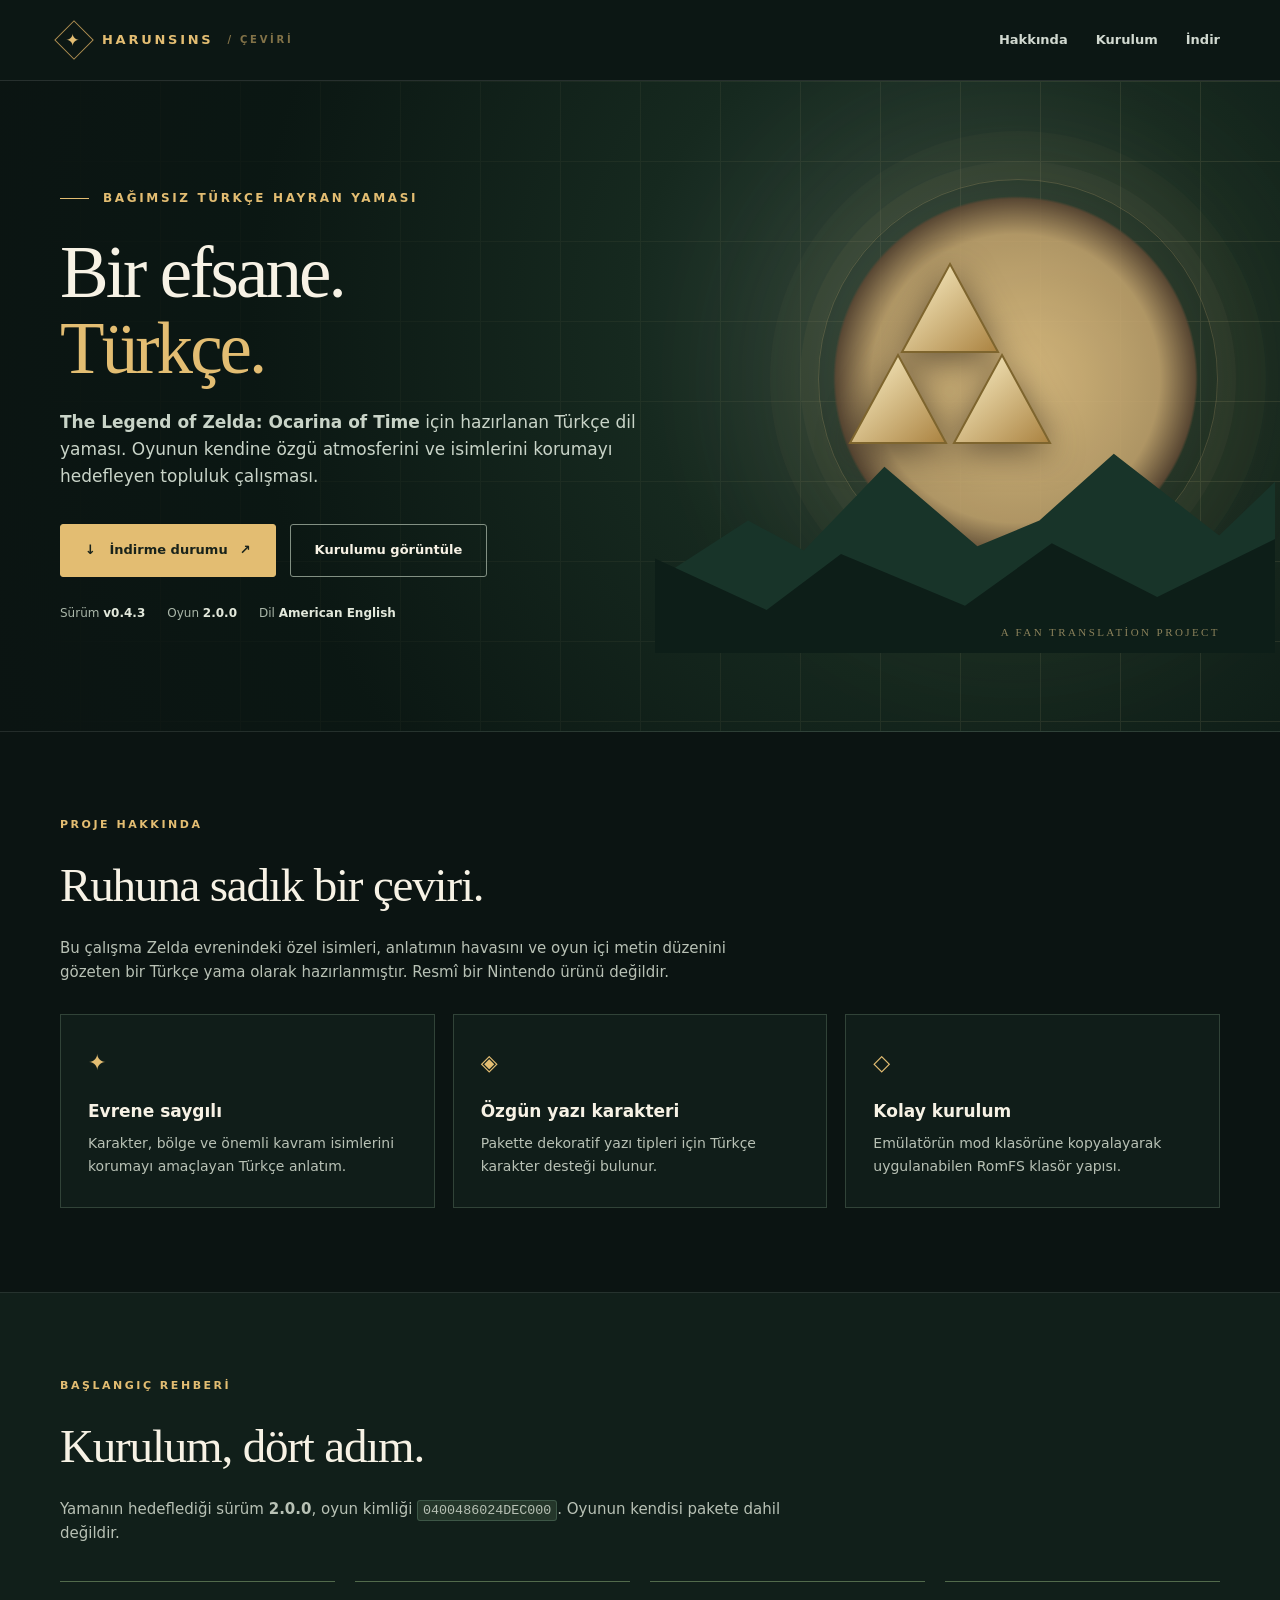
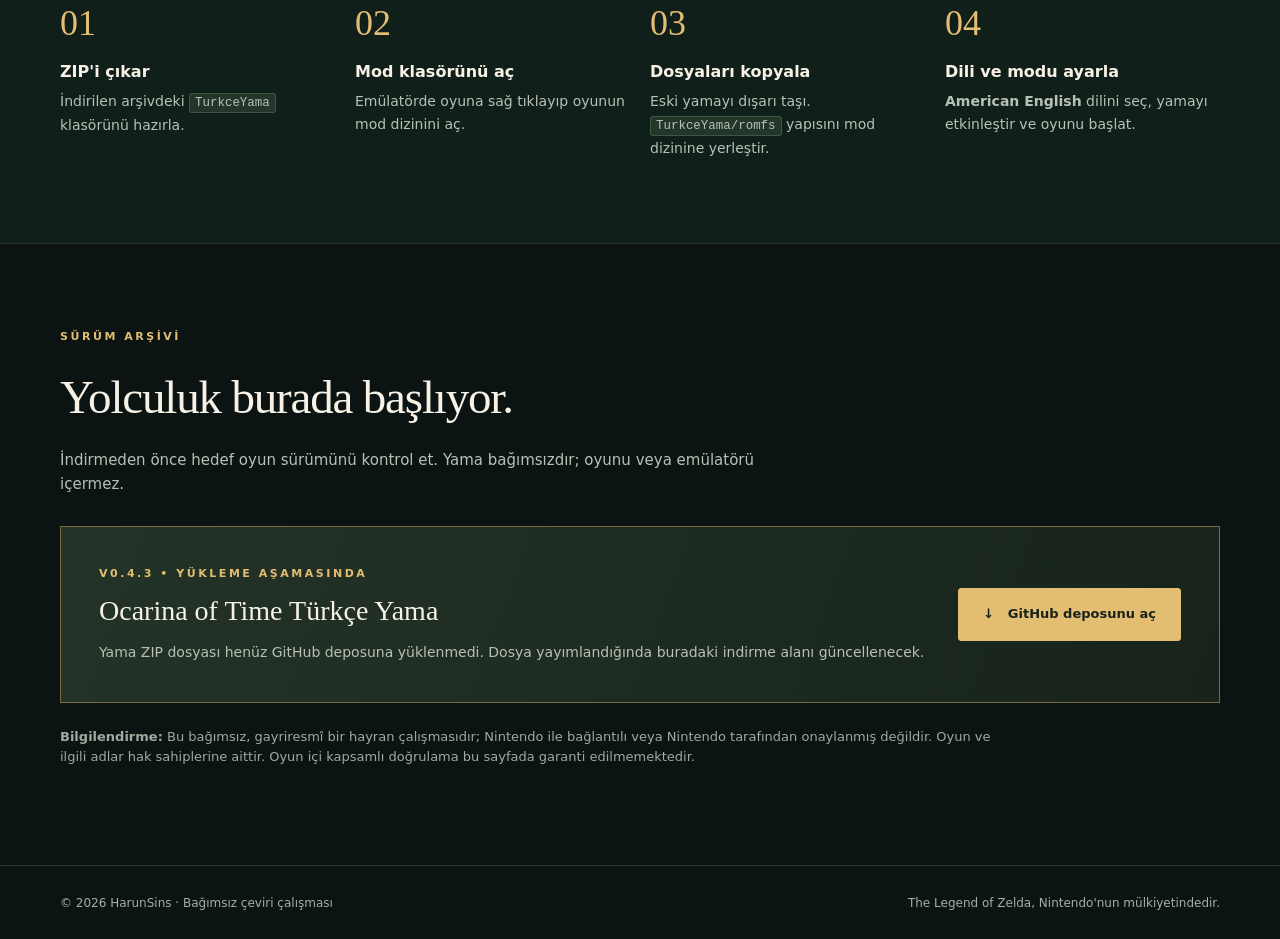
==== index.html @ d17f4e74 "Yama tanıtım sitesini ekle, ZIP yüklenene kadar doğru indirme durumunu göster" ====
<!doctype html>
<html lang="tr">
<head>
  <meta charset="UTF-8">
  <meta name="viewport" content="width=device-width, initial-scale=1">
  <meta name="theme-color" content="#0e1b17">
  <meta name="description" content="The Legend of Zelda: Ocarina of Time için HarunSins imzalı bağımsız Türkçe yama. Kurulum ve indirme bilgileri.">
  <title>Ocarina of Time | Türkçe Yama - HarunSins</title>
  <link rel="icon" type="image/svg+xml" href="favicon.svg">
  <style>
    :root{--bg:#0b1412;--panel:#142420;--line:#314338;--text:#f7f2e5;--muted:#b8c1b5;--gold:#e3bd72;--gold-dim:#ad8d50;--green:#96b99f}
    *{box-sizing:border-box}
    html{scroll-behavior:smooth}body{margin:0;color:var(--text);background:var(--bg);font-family:system-ui,-apple-system,"Segoe UI",Arial,sans-serif;line-height:1.6}
    a{color:inherit;text-decoration:none}a:focus-visible{outline:2px solid var(--gold);outline-offset:4px}
    .container{width:min(1160px,calc(100% - 44px));margin-inline:auto}
    header{border-bottom:1px solid #ffffff1c;background:#0c1815ee;position:relative;z-index:5}
    nav{display:flex;justify-content:space-between;align-items:center;min-height:80px;gap:24px}
    .logo{font-size:13px;font-weight:800;letter-spacing:.21em;color:var(--gold);text-transform:uppercase;display:flex;align-items:center;gap:14px}
    .mark{width:28px;height:28px;display:inline-grid;place-items:center;border:1px solid var(--gold-dim);transform:rotate(45deg)}.mark span{transform:rotate(-45deg);font-size:17px}
    nav .links{display:flex;gap:28px;font-size:13px;color:#d1d9d0;font-weight:600}
    nav .links a:hover{color:var(--gold)}
    .hero{position:relative;overflow:hidden;min-height:650px;border-bottom:1px solid #ffffff1a;background:radial-gradient(circle at 73% 37%,#2d4239 0%,#16291f 30%,#0b1713 67%,#0b1412 100%)}
    .hero:before{content:"";position:absolute;inset:0;opacity:.1;background-image:linear-gradient(90deg,#f0d9a0 1px,transparent 1px),linear-gradient(#f0d9a0 1px,transparent 1px);background-size:80px 80px;mask-image:linear-gradient(to right,transparent,#000)}
    .hero-inner{position:relative;display:grid;grid-template-columns:1.04fr .96fr;align-items:center;gap:35px;min-height:650px;padding:60px 0}
    .eyebrow{display:flex;align-items:center;gap:14px;color:var(--gold);font-size:12px;letter-spacing:.22em;text-transform:uppercase;font-weight:700}.eyebrow:before{content:"";width:29px;height:1px;background:var(--gold)}
    h1{font-family:Georgia,"Times New Roman",serif;font-size:clamp(48px,5.7vw,85px);line-height:1.04;letter-spacing:-.04em;margin:27px 0 22px;font-weight:500}
    h1 em{font-style:normal;color:var(--gold)}
    .subtitle{max-width:590px;color:#c9d4c8;font-size:17px;margin-bottom:34px}
    .actions{display:flex;align-items:center;flex-wrap:wrap;gap:14px}
    .btn{border:1px solid var(--gold);background:var(--gold);color:#19231b;border-radius:3px;display:inline-flex;gap:12px;align-items:center;justify-content:center;padding:15px 24px;font-weight:800;font-size:13px;transition:transform .18s,background .18s}
    .btn:hover{transform:translateY(-2px);background:#f5cf85}
    .btn-secondary{background:transparent;color:var(--text);border-color:#829083}.btn-secondary:hover{background:#ffffff13}
    .details{display:flex;flex-wrap:wrap;gap:22px;font-size:12px;margin-top:27px;color:#aab7a9}.details strong{color:#e2e8db}
    .art{position:relative;height:500px;isolation:isolate;display:flex;align-items:center;justify-content:center}
    .orb{position:absolute;width:min(33vw,385px);aspect-ratio:1;border-radius:50%;background:radial-gradient(circle at center,#edc987 0%,#c5a56e 53%,#624b35 66%,transparent 67%);opacity:.87;filter:drop-shadow(0 0 110px #b49a5e45);top:30px;right:12px}
    .rings{position:absolute;width:400px;height:400px;border:1px solid #e4c08435;border-radius:50%;top:23px;right:2px;box-shadow:0 0 0 18px #e4c08409,0 0 0 48px #e4c08406}
    .ridge{position:absolute;bottom:28px;left:-25px;right:-55px;height:215px;background:#183429;clip-path:polygon(0 78%,15% 50%,24% 64%,37% 25%,52% 62%,62% 50%,74% 19%,91% 57%,100% 32%,100% 100%,0 100%);filter:drop-shadow(0 -3px 2px #26352b)}
    .ridge.front{background:#0d1e18;bottom:3px;clip-path:polygon(0 56%,18% 80%,30% 54%,50% 78%,64% 49%,81% 74%,100% 47%,100% 100%,0 100%)}
    .sigil{position:absolute;top:105px;left:50%;transform:translateX(-50%);width:210px;height:190px;filter:drop-shadow(0 7px 17px #392d20aa)}
    .art-caption{position:absolute;bottom:14px;right:0;font-family:Georgia,serif;letter-spacing:.22em;color:#d7bd82a0;font-size:11px;text-transform:uppercase}
    section{padding:84px 0}h2{font-family:Georgia,serif;font-size:clamp(31px,4vw,47px);font-weight:500;letter-spacing:-.025em;margin:14px 0 13px}
    .section-desc{color:var(--muted);max-width:730px;margin:0 0 30px;font-size:15px}
    .overline{font-size:11px;color:var(--gold);text-transform:uppercase;letter-spacing:.23em;font-weight:800}
    .grid{display:grid;grid-template-columns:repeat(3,1fr);gap:18px}.feature{padding:30px 27px;border:1px solid var(--line);background:#14241f99;min-height:170px}.feature .icon{font-size:22px;color:var(--gold)}.feature h3{font-size:17px;margin:18px 0 7px}.feature p{font-size:14px;margin:0;color:var(--muted)}
    .instructions{background:#111f1a;border-block:1px solid #ffffff16}.steps{counter-reset:step;display:grid;grid-template-columns:repeat(4,1fr);gap:20px;margin-top:36px}.step{padding-top:23px;border-top:1px solid #526a4c;position:relative}.step:before{counter-increment:step;content:"0" counter(step);font-family:Georgia,serif;color:var(--gold);font-size:36px;line-height:1}.step h3{font-size:16px;margin:16px 0 6px}.step p{color:var(--muted);font-size:14px;margin:0}
    code{font-size:.89em;background:#24362a;border:1px solid #3d5747;padding:2px 5px;border-radius:3px;word-break:break-word}
    .download{border:1px solid #796a46;background:linear-gradient(110deg,#243327,#17231b);padding:38px;display:flex;justify-content:space-between;align-items:center;gap:26px}
    .download h3{font-family:Georgia,serif;font-size:28px;font-weight:500;margin:7px 0}.download p{color:var(--muted);margin:0;font-size:14px}
    .fineprint{color:#9cac9e;font-size:13px;margin-top:24px;max-width:960px}
    footer{border-top:1px solid #ffffff20;padding:28px 0;color:#a5b0a5;font-size:12px}.foot{display:flex;justify-content:space-between;gap:25px;align-items:center;flex-wrap:wrap}
    @media(max-width:850px){.hero-inner{grid-template-columns:1fr;gap:0;padding:65px 0 12px}.hero{min-height:0}.art{height:320px;max-width:600px;width:100%;margin:auto}.orb{width:280px;right:calc(50% - 150px)}.rings{width:300px;height:300px;right:calc(50% - 160px)}.sigil{top:75px;width:158px}.grid{grid-template-columns:1fr}.steps{grid-template-columns:repeat(2,1fr)}nav .links{gap:15px}.download{align-items:flex-start;flex-direction:column}}
    @media(max-width:540px){.container{width:min(100% - 32px,1160px)}nav{min-height:68px}nav .links{font-size:12px}nav .links a:nth-child(1){display:none}h1{font-size:51px}.steps{grid-template-columns:1fr}.art{height:260px}.orb{width:230px;top:15px}.rings{width:260px;height:260px;top:10px}.sigil{top:66px;width:126px}.download{padding:23px}.btn{width:100%}.actions{width:100%}}
    @media(prefers-reduced-motion:reduce){html{scroll-behavior:auto}.btn{transition:none}}
  </style>
</head>
<body>
<header>
  <nav class="container" aria-label="Ana menü">
    <a class="logo" href="#anasayfa" aria-label="Ana sayfa"><span class="mark"><span>✦</span></span> HARUNSINS <span style="font-size:10px;opacity:.55">/ ÇEVİRİ</span></a>
    <div class="links"><a href="#hakkinda">Hakkında</a><a href="#kurulum">Kurulum</a><a href="#indir">İndir</a></div>
  </nav>
</header>
<main>
  <div class="hero" id="anasayfa"><div class="hero-inner container">
    <div>
      <div class="eyebrow">Bağımsız Türkçe hayran yaması</div>
      <h1>Bir efsane.<br><em>Türkçe.</em></h1>
      <p class="subtitle"><strong>The Legend of Zelda: Ocarina of Time</strong> için hazırlanan Türkçe dil yaması. Oyunun kendine özgü atmosferini ve isimlerini korumayı hedefleyen topluluk çalışması.</p>
      <div class="actions"><a class="btn" href="#indir">↓ &nbsp; İndirme durumu <span aria-hidden="true">↗</span></a><a class="btn btn-secondary" href="#kurulum">Kurulumu görüntüle</a></div>
      <div class="details"><span>Sürüm <strong>v0.4.3</strong></span><span>Oyun <strong>2.0.0</strong></span><span>Dil <strong>American English</strong></span></div>
    </div>
    <div class="art" aria-hidden="true"><div class="rings"></div><div class="orb"></div>
      <svg class="sigil" viewBox="0 0 210 190" xmlns="http://www.w3.org/2000/svg"><defs><linearGradient id="g" x1="0" y1="0" x2="1" y2="1"><stop stop-color="#fff5cc"/><stop offset="1" stop-color="#aa8240"/></linearGradient></defs><path d="M105 3 L153 91 H57 Z" fill="url(#g)" stroke="#7e652e" stroke-width="2"/><path d="M53 94 L101 182 H5 Z" fill="url(#g)" stroke="#7e652e" stroke-width="2"/><path d="M157 94 L205 182 H109 Z" fill="url(#g)" stroke="#7e652e" stroke-width="2"/></svg>
      <div class="ridge"></div><div class="ridge front"></div><div class="art-caption">A fan translation project</div>
    </div>
  </div></div>
  <section id="hakkinda"><div class="container"><div class="overline">Proje hakkında</div><h2>Ruhuna sadık bir çeviri.</h2><p class="section-desc">Bu çalışma Zelda evrenindeki özel isimleri, anlatımın havasını ve oyun içi metin düzenini gözeten bir Türkçe yama olarak hazırlanmıştır. Resmî bir Nintendo ürünü değildir.</p>
    <div class="grid"><article class="feature"><div class="icon">✦</div><h3>Evrene saygılı</h3><p>Karakter, bölge ve önemli kavram isimlerini korumayı amaçlayan Türkçe anlatım.</p></article><article class="feature"><div class="icon">◈</div><h3>Özgün yazı karakteri</h3><p>Pakette dekoratif yazı tipleri için Türkçe karakter desteği bulunur.</p></article><article class="feature"><div class="icon">◇</div><h3>Kolay kurulum</h3><p>Emülatörün mod klasörüne kopyalayarak uygulanabilen RomFS klasör yapısı.</p></article></div>
  </div></section>
  <section class="instructions" id="kurulum"><div class="container"><div class="overline">Başlangıç rehberi</div><h2>Kurulum, dört adım.</h2><p class="section-desc">Yamanın hedeflediği sürüm <strong>2.0.0</strong>, oyun kimliği <code>0400486024DEC000</code>. Oyunun kendisi pakete dahil değildir.</p>
    <div class="steps"><div class="step"><h3>ZIP'i çıkar</h3><p>İndirilen arşivdeki <code>TurkceYama</code> klasörünü hazırla.</p></div><div class="step"><h3>Mod klasörünü aç</h3><p>Emülatörde oyuna sağ tıklayıp oyunun mod dizinini aç.</p></div><div class="step"><h3>Dosyaları kopyala</h3><p>Eski yamayı dışarı taşı. <code>TurkceYama/romfs</code> yapısını mod dizinine yerleştir.</p></div><div class="step"><h3>Dili ve modu ayarla</h3><p><strong>American English</strong> dilini seç, yamayı etkinleştir ve oyunu başlat.</p></div></div>
  </div></section>
  <section id="indir"><div class="container"><div class="overline">Sürüm arşivi</div><h2>Yolculuk burada başlıyor.</h2><p class="section-desc">İndirmeden önce hedef oyun sürümünü kontrol et. Yama bağımsızdır; oyunu veya emülatörü içermez.</p>
    <div class="download"><div><div class="overline">v0.4.3 • Yükleme aşamasında</div><h3>Ocarina of Time Türkçe Yama</h3><p>Yama ZIP dosyası henüz GitHub deposuna yüklenmedi. Dosya yayımlandığında buradaki indirme alanı güncellenecek.</p></div><a class="btn" href="https://github.com/harunsins/zelda-oot-turkce-yama" >↓ &nbsp; GitHub deposunu aç</a></div>
    <p class="fineprint"><strong>Bilgilendirme:</strong> Bu bağımsız, gayriresmî bir hayran çalışmasıdır; Nintendo ile bağlantılı veya Nintendo tarafından onaylanmış değildir. Oyun ve ilgili adlar hak sahiplerine aittir. Oyun içi kapsamlı doğrulama bu sayfada garanti edilmemektedir.</p>
  </div></section>
</main>
<footer><div class="container foot"><span>© 2026 HarunSins · Bağımsız çeviri çalışması</span><span>The Legend of Zelda, Nintendo'nun mülkiyetindedir.</span></div></footer>
</body></html>
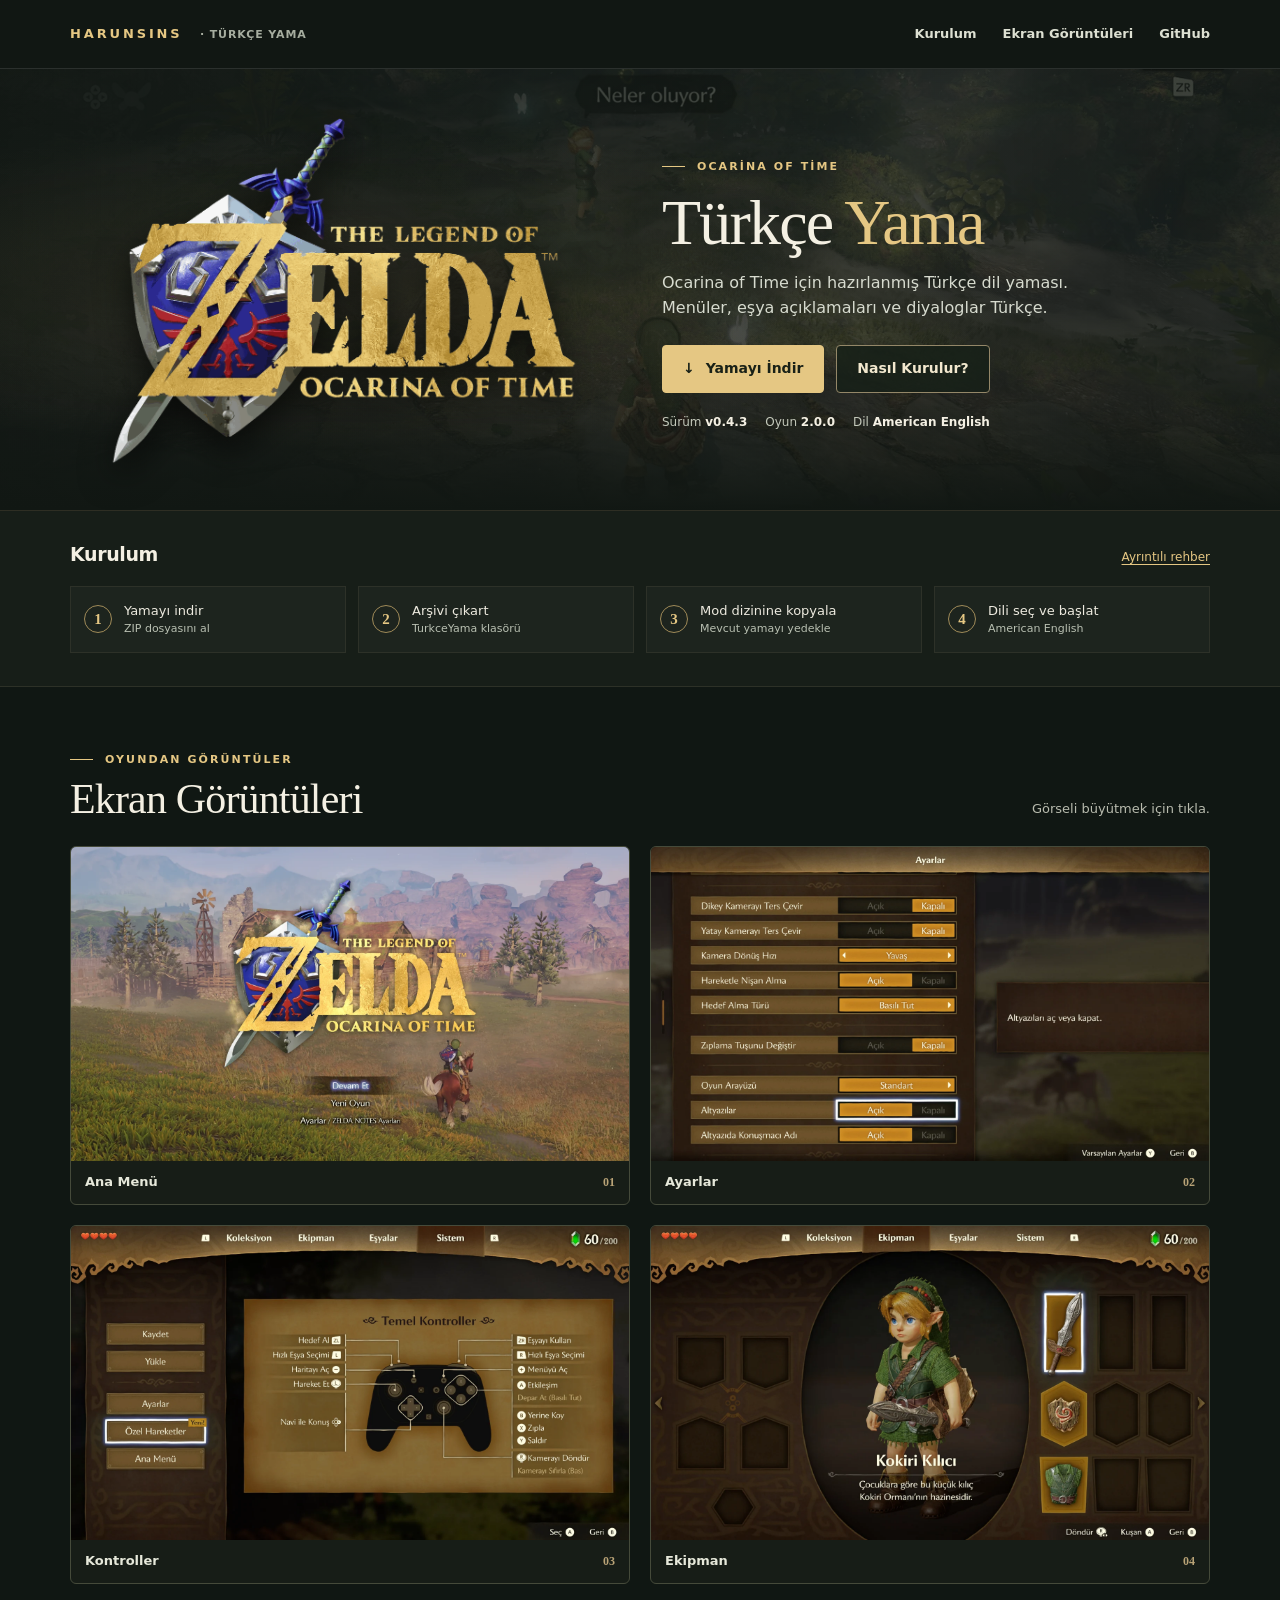
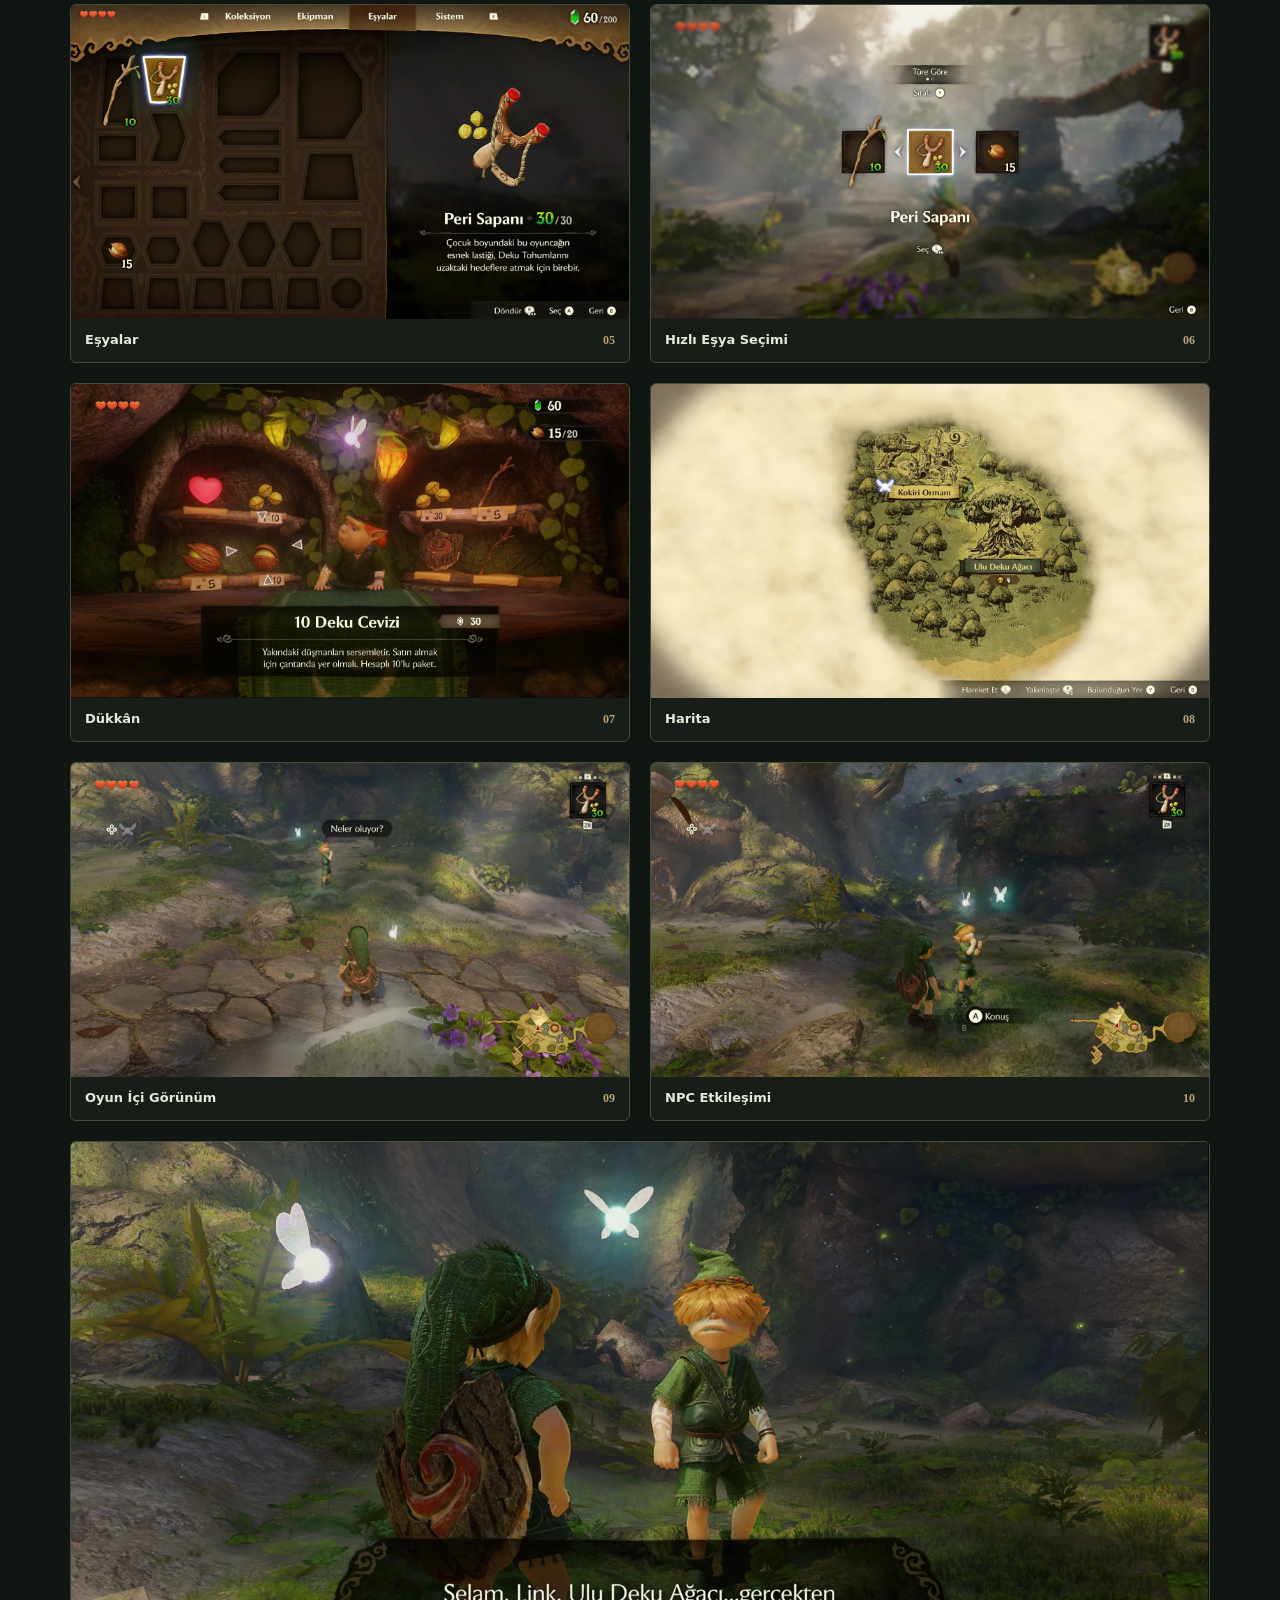
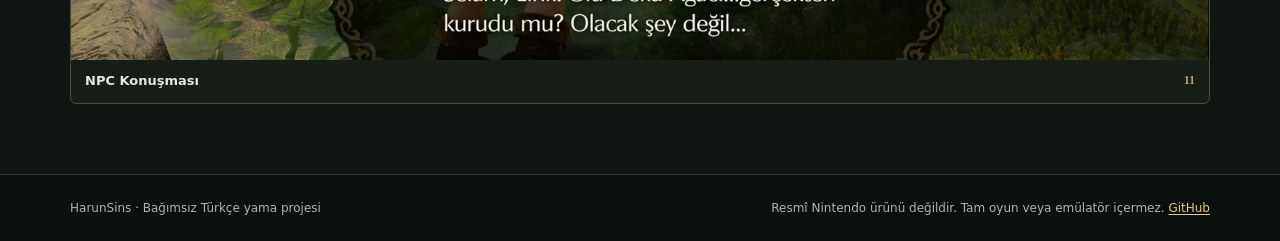
==== commit 3c5c2f30: "Siteyi yeniden tasarla: özgün logo, hızlı indirme, kurulum ve sıralı ekran görüntüleri" ====
--- a/index.html
+++ b/index.html
@@ -1,89 +1,157 @@
 <!doctype html>
 <html lang="tr">
 <head>
-  <meta charset="UTF-8">
-  <meta name="viewport" content="width=device-width, initial-scale=1">
-  <meta name="theme-color" content="#0e1b17">
-  <meta name="description" content="The Legend of Zelda: Ocarina of Time için HarunSins imzalı bağımsız Türkçe yama. Kurulum ve indirme bilgileri.">
-  <title>Ocarina of Time | Türkçe Yama - HarunSins</title>
+  <meta charset="utf-8">
+  <meta name="viewport" content="width=device-width,initial-scale=1">
+  <meta name="theme-color" content="#101713">
+  <meta name="description" content="The Legend of Zelda: Ocarina of Time Türkçe yama v0.4.3. Yama dosyasını indir, kurulumu öğren ve oyun içi ekran görüntülerini incele.">
+  <meta property="og:title" content="Ocarina of Time Türkçe Yama | HarunSins">
+  <meta property="og:description" content="The Legend of Zelda: Ocarina of Time için Türkçe dil yaması. İndir, kur ve oyun içi görselleri incele.">
+  <meta property="og:image" content="https://harunsins.github.io/zelda-oot-turkce-yama/assets/01-ana-menu.webp">
+  <title>Ocarina of Time Türkçe Yama | HarunSins</title>
   <link rel="icon" type="image/svg+xml" href="favicon.svg">
   <style>
-    :root{--bg:#0b1412;--panel:#142420;--line:#314338;--text:#f7f2e5;--muted:#b8c1b5;--gold:#e3bd72;--gold-dim:#ad8d50;--green:#96b99f}
-    *{box-sizing:border-box}
-    html{scroll-behavior:smooth}body{margin:0;color:var(--text);background:var(--bg);font-family:system-ui,-apple-system,"Segoe UI",Arial,sans-serif;line-height:1.6}
-    a{color:inherit;text-decoration:none}a:focus-visible{outline:2px solid var(--gold);outline-offset:4px}
-    .container{width:min(1160px,calc(100% - 44px));margin-inline:auto}
-    header{border-bottom:1px solid #ffffff1c;background:#0c1815ee;position:relative;z-index:5}
-    nav{display:flex;justify-content:space-between;align-items:center;min-height:80px;gap:24px}
-    .logo{font-size:13px;font-weight:800;letter-spacing:.21em;color:var(--gold);text-transform:uppercase;display:flex;align-items:center;gap:14px}
-    .mark{width:28px;height:28px;display:inline-grid;place-items:center;border:1px solid var(--gold-dim);transform:rotate(45deg)}.mark span{transform:rotate(-45deg);font-size:17px}
-    nav .links{display:flex;gap:28px;font-size:13px;color:#d1d9d0;font-weight:600}
-    nav .links a:hover{color:var(--gold)}
-    .hero{position:relative;overflow:hidden;min-height:650px;border-bottom:1px solid #ffffff1a;background:radial-gradient(circle at 73% 37%,#2d4239 0%,#16291f 30%,#0b1713 67%,#0b1412 100%)}
-    .hero:before{content:"";position:absolute;inset:0;opacity:.1;background-image:linear-gradient(90deg,#f0d9a0 1px,transparent 1px),linear-gradient(#f0d9a0 1px,transparent 1px);background-size:80px 80px;mask-image:linear-gradient(to right,transparent,#000)}
-    .hero-inner{position:relative;display:grid;grid-template-columns:1.04fr .96fr;align-items:center;gap:35px;min-height:650px;padding:60px 0}
-    .eyebrow{display:flex;align-items:center;gap:14px;color:var(--gold);font-size:12px;letter-spacing:.22em;text-transform:uppercase;font-weight:700}.eyebrow:before{content:"";width:29px;height:1px;background:var(--gold)}
-    h1{font-family:Georgia,"Times New Roman",serif;font-size:clamp(48px,5.7vw,85px);line-height:1.04;letter-spacing:-.04em;margin:27px 0 22px;font-weight:500}
-    h1 em{font-style:normal;color:var(--gold)}
-    .subtitle{max-width:590px;color:#c9d4c8;font-size:17px;margin-bottom:34px}
-    .actions{display:flex;align-items:center;flex-wrap:wrap;gap:14px}
-    .btn{border:1px solid var(--gold);background:var(--gold);color:#19231b;border-radius:3px;display:inline-flex;gap:12px;align-items:center;justify-content:center;padding:15px 24px;font-weight:800;font-size:13px;transition:transform .18s,background .18s}
-    .btn:hover{transform:translateY(-2px);background:#f5cf85}
-    .btn-secondary{background:transparent;color:var(--text);border-color:#829083}.btn-secondary:hover{background:#ffffff13}
-    .details{display:flex;flex-wrap:wrap;gap:22px;font-size:12px;margin-top:27px;color:#aab7a9}.details strong{color:#e2e8db}
-    .art{position:relative;height:500px;isolation:isolate;display:flex;align-items:center;justify-content:center}
-    .orb{position:absolute;width:min(33vw,385px);aspect-ratio:1;border-radius:50%;background:radial-gradient(circle at center,#edc987 0%,#c5a56e 53%,#624b35 66%,transparent 67%);opacity:.87;filter:drop-shadow(0 0 110px #b49a5e45);top:30px;right:12px}
-    .rings{position:absolute;width:400px;height:400px;border:1px solid #e4c08435;border-radius:50%;top:23px;right:2px;box-shadow:0 0 0 18px #e4c08409,0 0 0 48px #e4c08406}
-    .ridge{position:absolute;bottom:28px;left:-25px;right:-55px;height:215px;background:#183429;clip-path:polygon(0 78%,15% 50%,24% 64%,37% 25%,52% 62%,62% 50%,74% 19%,91% 57%,100% 32%,100% 100%,0 100%);filter:drop-shadow(0 -3px 2px #26352b)}
-    .ridge.front{background:#0d1e18;bottom:3px;clip-path:polygon(0 56%,18% 80%,30% 54%,50% 78%,64% 49%,81% 74%,100% 47%,100% 100%,0 100%)}
-    .sigil{position:absolute;top:105px;left:50%;transform:translateX(-50%);width:210px;height:190px;filter:drop-shadow(0 7px 17px #392d20aa)}
-    .art-caption{position:absolute;bottom:14px;right:0;font-family:Georgia,serif;letter-spacing:.22em;color:#d7bd82a0;font-size:11px;text-transform:uppercase}
-    section{padding:84px 0}h2{font-family:Georgia,serif;font-size:clamp(31px,4vw,47px);font-weight:500;letter-spacing:-.025em;margin:14px 0 13px}
-    .section-desc{color:var(--muted);max-width:730px;margin:0 0 30px;font-size:15px}
-    .overline{font-size:11px;color:var(--gold);text-transform:uppercase;letter-spacing:.23em;font-weight:800}
-    .grid{display:grid;grid-template-columns:repeat(3,1fr);gap:18px}.feature{padding:30px 27px;border:1px solid var(--line);background:#14241f99;min-height:170px}.feature .icon{font-size:22px;color:var(--gold)}.feature h3{font-size:17px;margin:18px 0 7px}.feature p{font-size:14px;margin:0;color:var(--muted)}
-    .instructions{background:#111f1a;border-block:1px solid #ffffff16}.steps{counter-reset:step;display:grid;grid-template-columns:repeat(4,1fr);gap:20px;margin-top:36px}.step{padding-top:23px;border-top:1px solid #526a4c;position:relative}.step:before{counter-increment:step;content:"0" counter(step);font-family:Georgia,serif;color:var(--gold);font-size:36px;line-height:1}.step h3{font-size:16px;margin:16px 0 6px}.step p{color:var(--muted);font-size:14px;margin:0}
-    code{font-size:.89em;background:#24362a;border:1px solid #3d5747;padding:2px 5px;border-radius:3px;word-break:break-word}
-    .download{border:1px solid #796a46;background:linear-gradient(110deg,#243327,#17231b);padding:38px;display:flex;justify-content:space-between;align-items:center;gap:26px}
-    .download h3{font-family:Georgia,serif;font-size:28px;font-weight:500;margin:7px 0}.download p{color:var(--muted);margin:0;font-size:14px}
-    .fineprint{color:#9cac9e;font-size:13px;margin-top:24px;max-width:960px}
-    footer{border-top:1px solid #ffffff20;padding:28px 0;color:#a5b0a5;font-size:12px}.foot{display:flex;justify-content:space-between;gap:25px;align-items:center;flex-wrap:wrap}
-    @media(max-width:850px){.hero-inner{grid-template-columns:1fr;gap:0;padding:65px 0 12px}.hero{min-height:0}.art{height:320px;max-width:600px;width:100%;margin:auto}.orb{width:280px;right:calc(50% - 150px)}.rings{width:300px;height:300px;right:calc(50% - 160px)}.sigil{top:75px;width:158px}.grid{grid-template-columns:1fr}.steps{grid-template-columns:repeat(2,1fr)}nav .links{gap:15px}.download{align-items:flex-start;flex-direction:column}}
-    @media(max-width:540px){.container{width:min(100% - 32px,1160px)}nav{min-height:68px}nav .links{font-size:12px}nav .links a:nth-child(1){display:none}h1{font-size:51px}.steps{grid-template-columns:1fr}.art{height:260px}.orb{width:230px;top:15px}.rings{width:260px;height:260px;top:10px}.sigil{top:66px;width:126px}.download{padding:23px}.btn{width:100%}.actions{width:100%}}
-    @media(prefers-reduced-motion:reduce){html{scroll-behavior:auto}.btn{transition:none}}
+    :root{color-scheme:dark;--background:#101713;--panel:#19211c;--panel2:#202a22;--muted:#b8bbae;--text:#f4f0e3;--gold:#e5c783;--gold-dark:#b38c48;--border:#44483a}
+    *,*::before,*::after{box-sizing:border-box}
+    html{scroll-behavior:smooth;scroll-padding-top:88px}
+    body{margin:0;background:var(--background);color:var(--text);font-family:system-ui,-apple-system,"Segoe UI",Arial,sans-serif;line-height:1.55;overflow-x:hidden}
+    a{color:inherit;text-decoration:none}
+    a:focus-visible,button:focus-visible{outline:3px solid var(--gold);outline-offset:4px}
+    button{font:inherit}
+    .container{width:min(1140px,calc(100% - 48px));margin-inline:auto}
+    .topbar{position:relative;z-index:3;background:#111713;border-bottom:1px solid #ffffff1c}
+    .topbar .container{height:68px;display:flex;justify-content:space-between;align-items:center;gap:20px}
+    .identity{font-size:13px;letter-spacing:.22em;font-weight:850;color:var(--gold);white-space:nowrap}
+    .identity small{color:#a6ad9f;font-size:11px;font-weight:600;letter-spacing:.08em;margin-left:10px}
+    .navlinks{display:flex;align-items:center;gap:26px;font-size:13px;color:#dde0d2;font-weight:650}
+    .navlinks a:hover{color:var(--gold)}
+    .hero{position:relative;isolation:isolate;overflow:hidden;border-bottom:1px solid #6a604354}
+    .hero::before{content:"";position:absolute;inset:0;z-index:-2;background:linear-gradient(90deg,#101713f8 0%,#101713e0 29%,#101713bb 67%,#101713d2 100%),url('assets/09-oyun-ici.webp') center 45%/cover no-repeat;filter:saturate(.78)}
+    .hero::after{content:"";position:absolute;inset:0;z-index:-1;background:radial-gradient(ellipse at 26% 50%,#c0a3671b 0%,transparent 51%),linear-gradient(0deg,#111713 0%,transparent 24%)}
+    .hero .container{min-height:430px;padding:48px 0 46px;display:grid;grid-template-columns:1fr 1fr;align-items:center;gap:44px}
+    .hero-logo{display:flex;justify-content:center;align-items:center}
+    .hero-logo img{display:block;width:min(100%,470px);height:auto;max-height:350px;object-fit:contain;filter:drop-shadow(0 14px 17px #000a)}
+    .eyebrow{display:inline-flex;align-items:center;gap:12px;font-size:11px;font-weight:850;letter-spacing:.19em;color:var(--gold);text-transform:uppercase}
+    .eyebrow::before{content:"";display:block;width:23px;height:1px;background:var(--gold)}
+    .hero h1{font:500 clamp(43px,5vw,72px)/1.07 Georgia,"Times New Roman",serif;letter-spacing:-.028em;margin:14px 0 14px}
+    .hero h1 span{color:var(--gold)}
+    .hero p{font-size:16px;color:#d7dbcf;margin:0 0 24px;max-width:460px}
+    .buttons{display:flex;align-items:center;gap:12px;flex-wrap:wrap}
+    .button{display:inline-flex;gap:11px;align-items:center;justify-content:center;min-height:48px;padding:11px 20px;border:1px solid var(--gold);border-radius:4px;background:var(--gold);color:#192117;font-size:14px;font-weight:800;transition:background .2s,transform .2s}
+    .button:hover{background:#f4d996;transform:translateY(-2px)}
+    .button.secondary{background:#172018d9;color:#f2e8ce;border-color:#948768}
+    .button.secondary:hover{background:#30372a}
+    .metadata{display:flex;flex-wrap:wrap;gap:18px;margin:20px 0 0;font-size:12px;color:#c4c9bb}
+    .metadata strong{font-weight:750;color:var(--text)}
+    .quickstart{background:#171e18;border-bottom:1px solid #f2dcaf19}
+    .quickstart .container{padding:29px 0 33px}
+    .quickstart-top{display:flex;justify-content:space-between;align-items:baseline;gap:16px;margin-bottom:16px}
+    .quickstart h2{font-size:19px;font-weight:750;letter-spacing:-.02em;margin:0}
+    .quickstart-top a{font-size:12px;color:var(--gold);text-decoration:underline;text-underline-offset:3px}
+    .steps{list-style:none;margin:0;padding:0;display:grid;grid-template-columns:repeat(4,1fr);gap:12px}
+    .steps li{display:flex;align-items:center;gap:12px;padding:15px 13px;border:1px solid #625d493d;background:#ffffff07;min-width:0}
+    .steps .number{display:grid;place-items:center;flex:none;width:28px;height:28px;border:1px solid #9f8a58;color:var(--gold);font:700 15px Georgia,serif;border-radius:50%}
+    .steps .steptext{font-size:13px;line-height:1.35;color:#edeadf}
+    .steps small{display:block;color:#b9c0b2;font-size:11px;margin-top:3px}
+    .gallery-section{padding:56px 0 70px}
+    .section-head{display:flex;align-items:end;justify-content:space-between;gap:20px;margin-bottom:24px}
+    .section-head h2{font:500 clamp(30px,3.5vw,42px)/1.1 Georgia,"Times New Roman",serif;letter-spacing:-.02em;margin:8px 0 0}
+    .section-head p{font-size:13px;color:var(--muted);margin:0 0 3px}
+    .gallery{display:grid;grid-template-columns:repeat(2,minmax(0,1fr));gap:20px}
+    .shot{margin:0;background:#171d17;border:1px solid #454a3a;border-radius:6px;overflow:hidden}
+    .shot a{display:block;position:relative;overflow:hidden;background:#080b09;aspect-ratio:16/9;cursor:zoom-in}
+    .shot img{display:block;width:100%;height:100%;object-fit:cover;transition:transform .35s ease;object-position:center}
+    .shot a:hover img{transform:scale(1.025)}
+    .shot figcaption{display:flex;align-items:center;justify-content:space-between;gap:8px;padding:11px 14px 12px;color:#e6e8da;font-size:13px;font-weight:650}
+    .shot figcaption .index{color:#b9a377;font:600 12px Georgia,serif}
+    .shot:last-child{grid-column:1/-1}
+    .shot:last-child a{aspect-ratio:2.2/1}
+    .shot:last-child img{object-fit:cover}
+    footer{border-top:1px solid #ffffff24;background:#0b110e;padding:24px 0;color:#b1b6a8}
+    footer .container{display:flex;align-items:center;justify-content:space-between;gap:24px;flex-wrap:wrap;font-size:12px}
+    footer a{color:var(--gold);text-decoration:underline;text-underline-offset:2px}
+    dialog{width:min(95vw,1300px);max-width:none;max-height:96vh;overflow:visible;border:1px solid #b89b62;background:#0b0e0b;padding:13px 13px 8px;color:#fff;border-radius:8px;box-shadow:0 30px 110px #000d}
+    dialog::backdrop{background:#020502e8;backdrop-filter:blur(7px)}
+    dialog img{display:block;max-width:100%;width:100%;height:auto;max-height:78vh;object-fit:contain}
+    .lightbox-controls{display:flex;justify-content:space-between;align-items:center;gap:12px;margin-top:8px;color:#f1e8d7;font-size:13px}
+    .lightbox-controls button{cursor:pointer;color:inherit;background:#24271d;border:1px solid #77715a;border-radius:4px;min-height:35px;padding:5px 12px}
+    .lightbox-controls button:hover{background:#424333}
+    @media(max-width:880px){.hero .container{gap:20px}.steps{grid-template-columns:repeat(2,1fr)}.hero-logo img{max-height:270px}.hero h1{font-size:50px}}
+    @media(max-width:620px){.container{width:min(100% - 30px,1140px)}.topbar .container{height:58px}.identity{font-size:11px}.identity small{display:none}.navlinks{gap:13px;font-size:12px}.navlinks a:last-child{display:none}.hero .container{grid-template-columns:1fr;min-height:0;gap:7px;text-align:center;padding:24px 0 34px}.hero-logo img{width:265px;max-height:215px}.hero h1{font-size:42px;margin-top:10px}.hero p{margin:0 auto 22px;font-size:14px}.eyebrow{justify-content:center}.buttons{justify-content:center}.button{flex:1;min-width:140px}.metadata{justify-content:center;gap:9px 15px;margin-top:17px}.quickstart .container{padding:22px 0}.quickstart-top{margin-bottom:12px}.steps{gap:8px}.steps li{padding:10px 8px;gap:7px}.steps .steptext{font-size:12px}.steps small{font-size:10px}.steps .number{width:23px;height:23px}.gallery-section{padding:42px 0}.section-head{align-items:start;flex-direction:column;gap:9px}.gallery{grid-template-columns:1fr;gap:13px}.shot:last-child{grid-column:auto}.shot:last-child a{aspect-ratio:16/9}}
+    @media(prefers-reduced-motion:reduce){html{scroll-behavior:auto}.button,.shot img{transition:none}}
   </style>
 </head>
 <body>
-<header>
-  <nav class="container" aria-label="Ana menü">
-    <a class="logo" href="#anasayfa" aria-label="Ana sayfa"><span class="mark"><span>✦</span></span> HARUNSINS <span style="font-size:10px;opacity:.55">/ ÇEVİRİ</span></a>
-    <div class="links"><a href="#hakkinda">Hakkında</a><a href="#kurulum">Kurulum</a><a href="#indir">İndir</a></div>
-  </nav>
-</header>
-<main>
-  <div class="hero" id="anasayfa"><div class="hero-inner container">
-    <div>
-      <div class="eyebrow">Bağımsız Türkçe hayran yaması</div>
-      <h1>Bir efsane.<br><em>Türkçe.</em></h1>
-      <p class="subtitle"><strong>The Legend of Zelda: Ocarina of Time</strong> için hazırlanan Türkçe dil yaması. Oyunun kendine özgü atmosferini ve isimlerini korumayı hedefleyen topluluk çalışması.</p>
-      <div class="actions"><a class="btn" href="#indir">↓ &nbsp; İndirme durumu <span aria-hidden="true">↗</span></a><a class="btn btn-secondary" href="#kurulum">Kurulumu görüntüle</a></div>
-      <div class="details"><span>Sürüm <strong>v0.4.3</strong></span><span>Oyun <strong>2.0.0</strong></span><span>Dil <strong>American English</strong></span></div>
-    </div>
-    <div class="art" aria-hidden="true"><div class="rings"></div><div class="orb"></div>
-      <svg class="sigil" viewBox="0 0 210 190" xmlns="http://www.w3.org/2000/svg"><defs><linearGradient id="g" x1="0" y1="0" x2="1" y2="1"><stop stop-color="#fff5cc"/><stop offset="1" stop-color="#aa8240"/></linearGradient></defs><path d="M105 3 L153 91 H57 Z" fill="url(#g)" stroke="#7e652e" stroke-width="2"/><path d="M53 94 L101 182 H5 Z" fill="url(#g)" stroke="#7e652e" stroke-width="2"/><path d="M157 94 L205 182 H109 Z" fill="url(#g)" stroke="#7e652e" stroke-width="2"/></svg>
-      <div class="ridge"></div><div class="ridge front"></div><div class="art-caption">A fan translation project</div>
-    </div>
-  </div></div>
-  <section id="hakkinda"><div class="container"><div class="overline">Proje hakkında</div><h2>Ruhuna sadık bir çeviri.</h2><p class="section-desc">Bu çalışma Zelda evrenindeki özel isimleri, anlatımın havasını ve oyun içi metin düzenini gözeten bir Türkçe yama olarak hazırlanmıştır. Resmî bir Nintendo ürünü değildir.</p>
-    <div class="grid"><article class="feature"><div class="icon">✦</div><h3>Evrene saygılı</h3><p>Karakter, bölge ve önemli kavram isimlerini korumayı amaçlayan Türkçe anlatım.</p></article><article class="feature"><div class="icon">◈</div><h3>Özgün yazı karakteri</h3><p>Pakette dekoratif yazı tipleri için Türkçe karakter desteği bulunur.</p></article><article class="feature"><div class="icon">◇</div><h3>Kolay kurulum</h3><p>Emülatörün mod klasörüne kopyalayarak uygulanabilen RomFS klasör yapısı.</p></article></div>
-  </div></section>
-  <section class="instructions" id="kurulum"><div class="container"><div class="overline">Başlangıç rehberi</div><h2>Kurulum, dört adım.</h2><p class="section-desc">Yamanın hedeflediği sürüm <strong>2.0.0</strong>, oyun kimliği <code>0400486024DEC000</code>. Oyunun kendisi pakete dahil değildir.</p>
-    <div class="steps"><div class="step"><h3>ZIP'i çıkar</h3><p>İndirilen arşivdeki <code>TurkceYama</code> klasörünü hazırla.</p></div><div class="step"><h3>Mod klasörünü aç</h3><p>Emülatörde oyuna sağ tıklayıp oyunun mod dizinini aç.</p></div><div class="step"><h3>Dosyaları kopyala</h3><p>Eski yamayı dışarı taşı. <code>TurkceYama/romfs</code> yapısını mod dizinine yerleştir.</p></div><div class="step"><h3>Dili ve modu ayarla</h3><p><strong>American English</strong> dilini seç, yamayı etkinleştir ve oyunu başlat.</p></div></div>
-  </div></section>
-  <section id="indir"><div class="container"><div class="overline">Sürüm arşivi</div><h2>Yolculuk burada başlıyor.</h2><p class="section-desc">İndirmeden önce hedef oyun sürümünü kontrol et. Yama bağımsızdır; oyunu veya emülatörü içermez.</p>
-    <div class="download"><div><div class="overline">v0.4.3 • Yükleme aşamasında</div><h3>Ocarina of Time Türkçe Yama</h3><p>Yama ZIP dosyası henüz GitHub deposuna yüklenmedi. Dosya yayımlandığında buradaki indirme alanı güncellenecek.</p></div><a class="btn" href="https://github.com/harunsins/zelda-oot-turkce-yama" >↓ &nbsp; GitHub deposunu aç</a></div>
-    <p class="fineprint"><strong>Bilgilendirme:</strong> Bu bağımsız, gayriresmî bir hayran çalışmasıdır; Nintendo ile bağlantılı veya Nintendo tarafından onaylanmış değildir. Oyun ve ilgili adlar hak sahiplerine aittir. Oyun içi kapsamlı doğrulama bu sayfada garanti edilmemektedir.</p>
-  </div></section>
-</main>
-<footer><div class="container foot"><span>© 2026 HarunSins · Bağımsız çeviri çalışması</span><span>The Legend of Zelda, Nintendo'nun mülkiyetindedir.</span></div></footer>
-</body></html>+  <header class="topbar">
+    <nav class="container" aria-label="Ana gezinme">
+      <a href="#baslangic" class="identity">HARUNSINS <small>· TÜRKÇE YAMA</small></a>
+      <div class="navlinks"><a href="#kurulum">Kurulum</a><a href="#goruntuler">Ekran Görüntüleri</a><a href="https://github.com/harunsins/zelda-oot-turkce-yama" target="_blank" rel="noopener noreferrer">GitHub</a></div>
+    </nav>
+  </header>
+  <main>
+    <section id="baslangic" class="hero" aria-labelledby="yama-baslik">
+      <div class="container">
+        <div class="hero-logo"><img src="assets/zelda-ocarina-of-time-logo.png" alt="The Legend of Zelda: Ocarina of Time orijinal logosu" width="1000" height="739" fetchpriority="high"></div>
+        <div class="hero-copy">
+          <span class="eyebrow">Ocarina of Time</span>
+          <h1 id="yama-baslik">Türkçe <span>Yama</span></h1>
+          <p>Ocarina of Time için hazırlanmış Türkçe dil yaması. Menüler, eşya açıklamaları ve diyaloglar Türkçe.</p>
+          <div class="buttons">
+            <a class="button" href="downloads/Zelda_OOT_Turkce_Yama.zip" download aria-label="Zelda Ocarina of Time Türkçe Yamayı ZIP olarak indir"><span aria-hidden="true">↓</span> Yamayı İndir</a>
+            <a class="button secondary" href="#kurulum">Nasıl Kurulur?</a>
+          </div>
+          <div class="metadata"><span>Sürüm <strong>v0.4.3</strong></span><span>Oyun <strong>2.0.0</strong></span><span>Dil <strong>American English</strong></span></div>
+        </div>
+      </div>
+    </section>
+    <section class="quickstart" id="kurulum" aria-labelledby="kurulum-baslik">
+      <div class="container">
+        <div class="quickstart-top"><h2 id="kurulum-baslik">Kurulum</h2><a href="KURULUM.md">Ayrıntılı rehber</a></div>
+        <ol class="steps">
+          <li><span class="number">1</span><span class="steptext">Yamayı indir<small>ZIP dosyasını al</small></span></li>
+          <li><span class="number">2</span><span class="steptext">Arşivi çıkart<small>TurkceYama klasörü</small></span></li>
+          <li><span class="number">3</span><span class="steptext">Mod dizinine kopyala<small>Mevcut yamayı yedekle</small></span></li>
+          <li><span class="number">4</span><span class="steptext">Dili seç ve başlat<small>American English</small></span></li>
+        </ol>
+      </div>
+    </section>
+    <section class="gallery-section" id="goruntuler" aria-labelledby="gallery-title">
+      <div class="container">
+        <div class="section-head"><div><span class="eyebrow">Oyundan görüntüler</span><h2 id="gallery-title">Ekran Görüntüleri</h2></div><p>Görseli büyütmek için tıkla.</p></div>
+        <div class="gallery">
+          <figure class="shot"><a href="assets/01-ana-menu.webp" data-shot data-caption="Ana menü"><img src="assets/01-ana-menu.webp" alt="Ocarina of Time Türkçe ana menü" loading="lazy" width="1600" height="900"></a><figcaption><span>Ana Menü</span><span class="index">01</span></figcaption></figure>
+          <figure class="shot"><a href="assets/02-ayarlar.webp" data-shot data-caption="Ayarlar"><img src="assets/02-ayarlar.webp" alt="Türkçeleştirilmiş oyun ayarları" loading="lazy" width="1600" height="896"></a><figcaption><span>Ayarlar</span><span class="index">02</span></figcaption></figure>
+          <figure class="shot"><a href="assets/03-kontroller.webp" data-shot data-caption="Kontroller"><img src="assets/03-kontroller.webp" alt="Türkçe kontrol açıklamaları" loading="lazy" width="1600" height="898"></a><figcaption><span>Kontroller</span><span class="index">03</span></figcaption></figure>
+          <figure class="shot"><a href="assets/04-ekipman.webp" data-shot data-caption="Ekipman"><img src="assets/04-ekipman.webp" alt="Kokiri Kılıcı ekipman menüsü" loading="lazy" width="1600" height="896"></a><figcaption><span>Ekipman</span><span class="index">04</span></figcaption></figure>
+          <figure class="shot"><a href="assets/05-esyalar.webp" data-shot data-caption="Eşyalar"><img src="assets/05-esyalar.webp" alt="Peri Sapanı eşya açıklaması" loading="lazy" width="1600" height="895"></a><figcaption><span>Eşyalar</span><span class="index">05</span></figcaption></figure>
+          <figure class="shot"><a href="assets/06-hizli-esya-secimi.webp" data-shot data-caption="Hızlı eşya seçimi"><img src="assets/06-hizli-esya-secimi.webp" alt="Türkçe hızlı eşya seçim ekranı" loading="lazy" width="1599" height="900"></a><figcaption><span>Hızlı Eşya Seçimi</span><span class="index">06</span></figcaption></figure>
+          <figure class="shot"><a href="assets/07-dukkan.webp" data-shot data-caption="Dükkân"><img src="assets/07-dukkan.webp" alt="Türkçe ürün açıklamalı oyun dükkânı" loading="lazy" width="1599" height="900"></a><figcaption><span>Dükkân</span><span class="index">07</span></figcaption></figure>
+          <figure class="shot"><a href="assets/08-harita.webp" data-shot data-caption="Harita"><img src="assets/08-harita.webp" alt="Kokiri Ormanı Türkçe harita ekranı" loading="lazy" width="1600" height="900"></a><figcaption><span>Harita</span><span class="index">08</span></figcaption></figure>
+          <figure class="shot"><a href="assets/09-oyun-ici.webp" data-shot data-caption="Oyun içi görünüm"><img src="assets/09-oyun-ici.webp" alt="Türkçe oyun içi sahne" loading="lazy" width="1600" height="896"></a><figcaption><span>Oyun İçi Görünüm</span><span class="index">09</span></figcaption></figure>
+          <figure class="shot"><a href="assets/10-npc-etkilesimi.webp" data-shot data-caption="NPC etkileşimi"><img src="assets/10-npc-etkilesimi.webp" alt="NPC ile etkileşim ve konuşma seçeneği" loading="lazy" width="1600" height="896"></a><figcaption><span>NPC Etkileşimi</span><span class="index">10</span></figcaption></figure>
+          <figure class="shot"><a href="assets/11-npc-konusmasi.webp" data-shot data-caption="NPC konuşması"><img src="assets/11-npc-konusmasi.webp" alt="Türkçeleştirilmiş NPC konuşması" loading="lazy" width="1600" height="891"></a><figcaption><span>NPC Konuşması</span><span class="index">11</span></figcaption></figure>
+        </div>
+      </div>
+    </section>
+  </main>
+  <footer><div class="container"><span>HarunSins · Bağımsız Türkçe yama projesi</span><span>Resmî Nintendo ürünü değildir. Tam oyun veya emülatör içermez. <a href="https://github.com/harunsins/zelda-oot-turkce-yama">GitHub</a></span></div></footer>
+  <dialog id="lightbox" aria-label="Ekran görüntüsü önizlemesi"><img id="lightbox-img" alt="" width="1600" height="900"><div class="lightbox-controls"><span id="lightbox-caption"></span><div><button type="button" id="prev-shot" aria-label="Önceki görsel">‹</button> <button type="button" id="next-shot" aria-label="Sonraki görsel">›</button> <button type="button" id="close-shot" aria-label="Kapat">Kapat</button></div></div></dialog>
+  <script>
+    (() => {
+      const links = [...document.querySelectorAll('[data-shot]')];
+      const box = document.querySelector('#lightbox');
+      const image = document.querySelector('#lightbox-img');
+      const caption = document.querySelector('#lightbox-caption');
+      let current = 0;
+      function show(index){current=(index+links.length)%links.length;const a=links[current];image.src=a.getAttribute('href');image.alt=a.querySelector('img').alt;caption.textContent=a.dataset.caption+' · '+(current+1)+' / '+links.length;}
+      links.forEach((a,i)=>a.addEventListener('click',e=>{if(!box.showModal)return;e.preventDefault();show(i);box.showModal();}));
+      document.querySelector('#close-shot').addEventListener('click',()=>box.close());
+      document.querySelector('#prev-shot').addEventListener('click',()=>show(current-1));
+      document.querySelector('#next-shot').addEventListener('click',()=>show(current+1));
+      box.addEventListener('click',e=>{if(e.target===box)box.close();});
+      box.addEventListener('keydown',e=>{if(e.key==='ArrowLeft')show(current-1);if(e.key==='ArrowRight')show(current+1);});
+      box.addEventListener('close',()=>{image.removeAttribute('src');});
+    })();
+  </script>
+</body>
+</html>
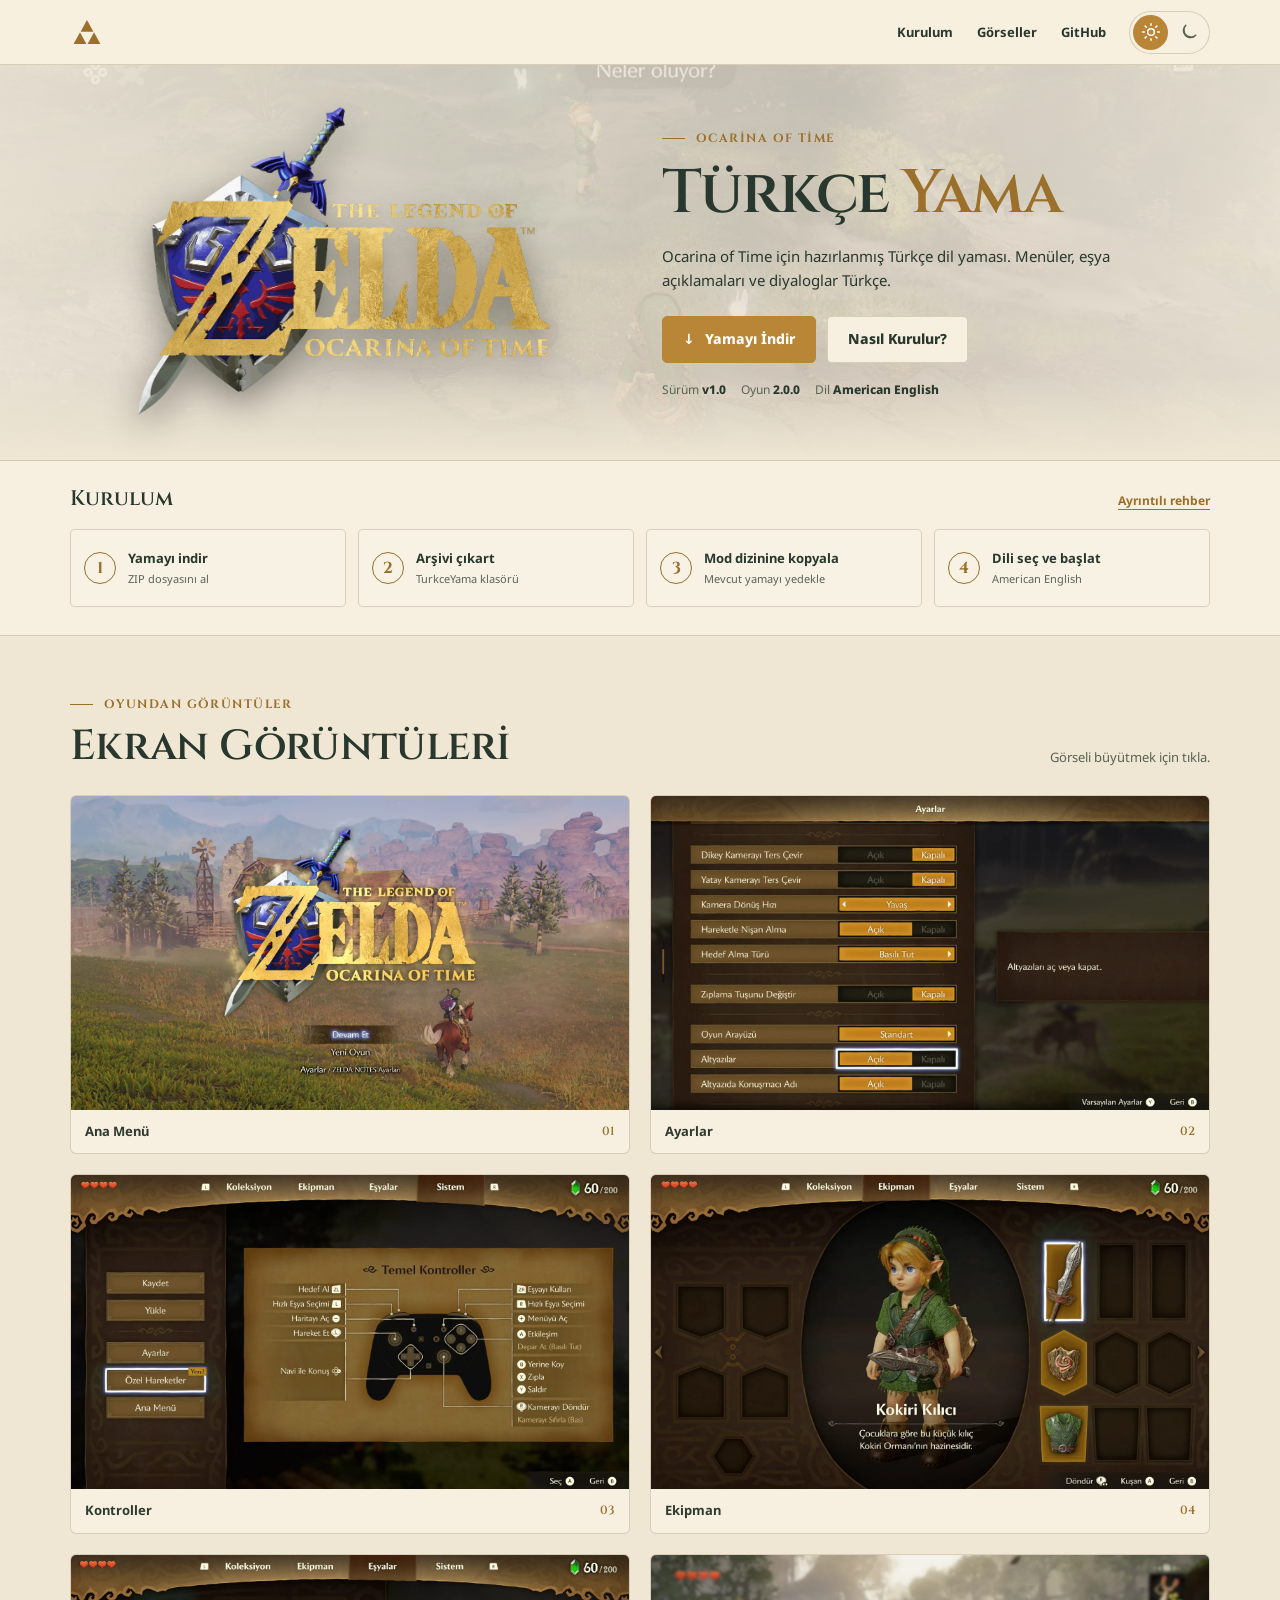
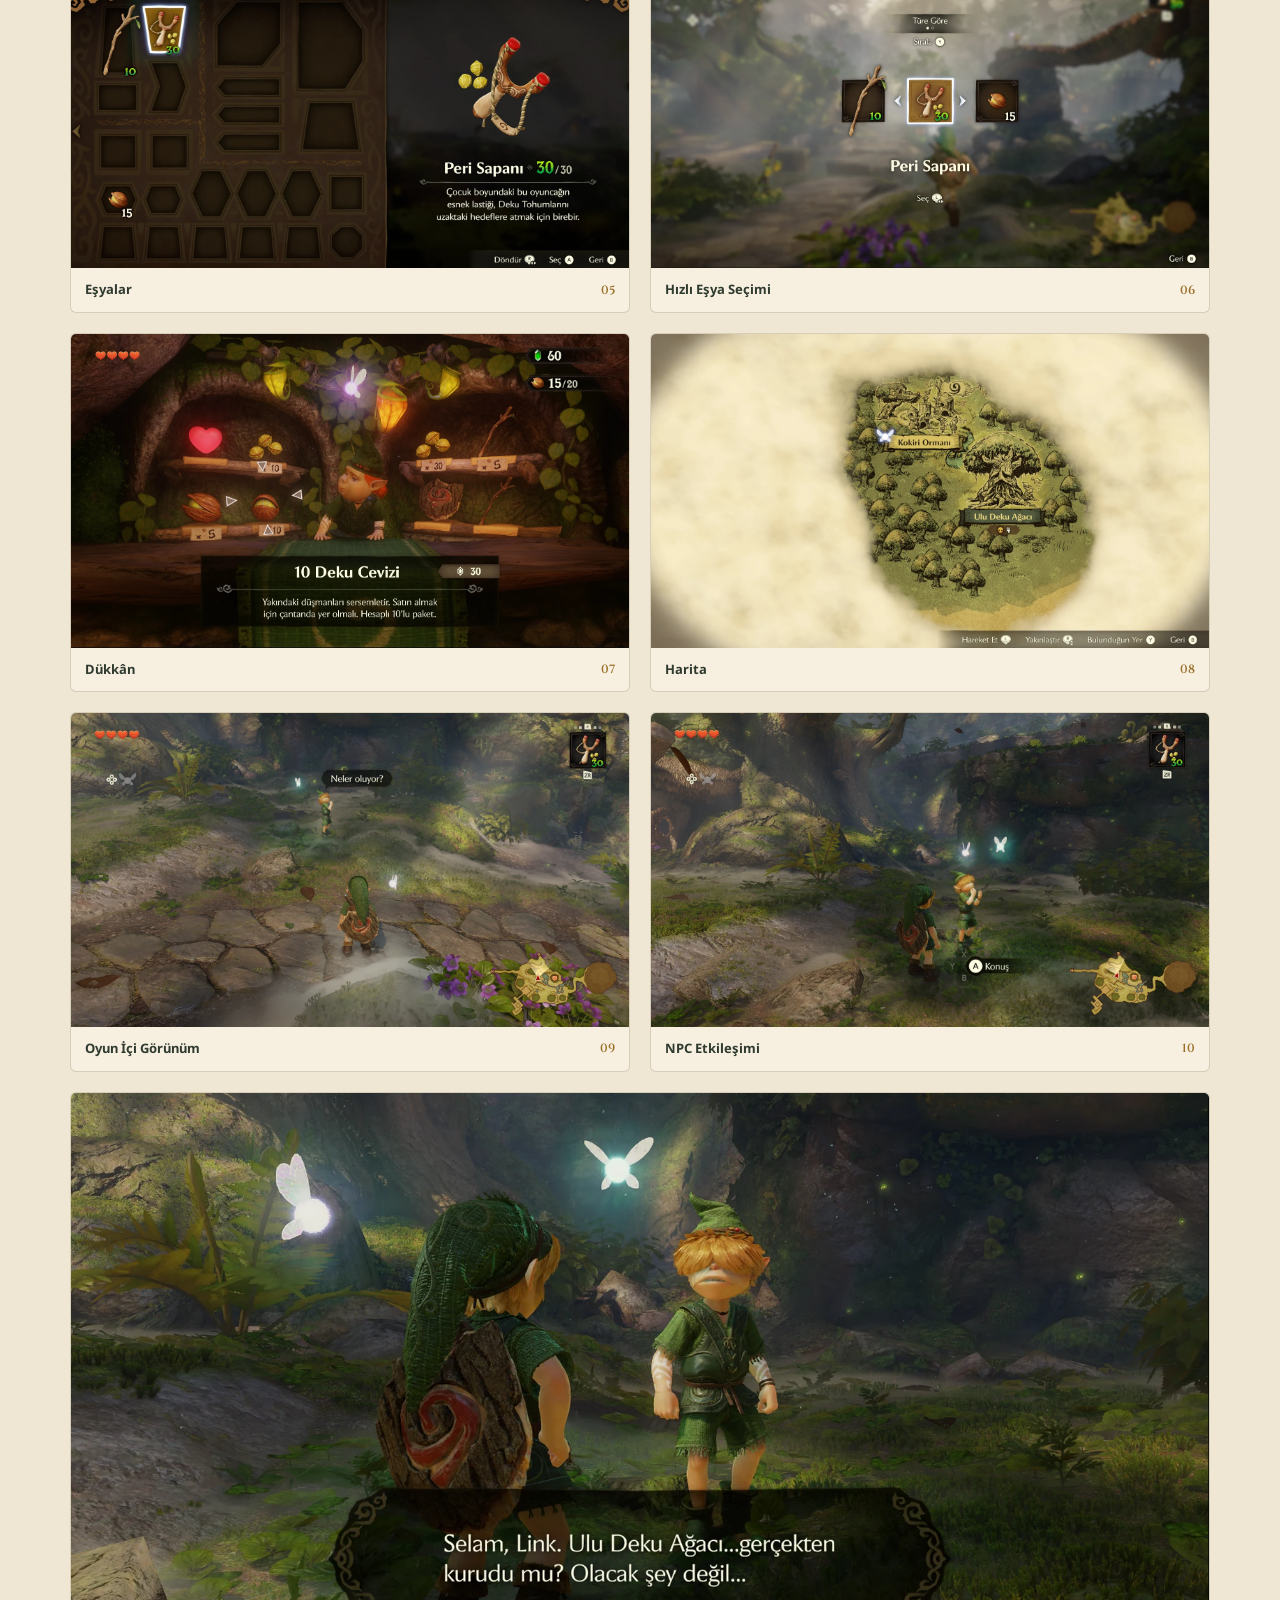
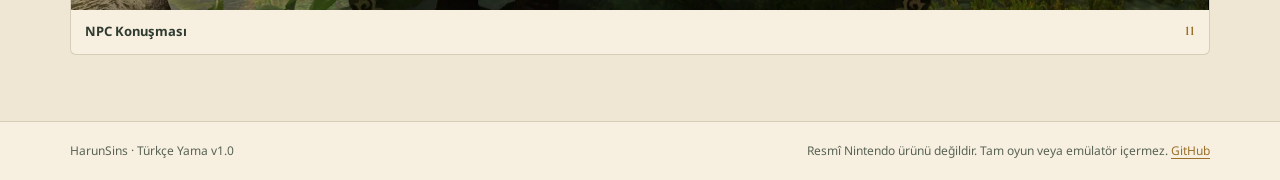
==== commit 87c0a29d: "İlk public sürüm v1.0: Zelda temalı açık/koyu site, kurulum belgeleri ve sade yayın deposu" ====
--- a/index.html
+++ b/index.html
@@ -3,89 +3,108 @@
 <head>
   <meta charset="utf-8">
   <meta name="viewport" content="width=device-width,initial-scale=1">
-  <meta name="theme-color" content="#101713">
-  <meta name="description" content="The Legend of Zelda: Ocarina of Time Türkçe yama v0.4.3. Yama dosyasını indir, kurulumu öğren ve oyun içi ekran görüntülerini incele.">
+  <meta name="theme-color" content="#101b15">
+  <meta name="description" content="The Legend of Zelda: Ocarina of Time Türkçe yama v1.0. Yama dosyasını indir, kurulumu öğren ve oyun içi ekran görüntülerini incele.">
   <meta property="og:title" content="Ocarina of Time Türkçe Yama | HarunSins">
   <meta property="og:description" content="The Legend of Zelda: Ocarina of Time için Türkçe dil yaması. İndir, kur ve oyun içi görselleri incele.">
   <meta property="og:image" content="https://harunsins.github.io/zelda-oot-turkce-yama/assets/01-ana-menu.webp">
   <title>Ocarina of Time Türkçe Yama | HarunSins</title>
   <link rel="icon" type="image/svg+xml" href="favicon.svg">
+  <link rel="preconnect" href="https://fonts.googleapis.com">
+  <link rel="preconnect" href="https://fonts.gstatic.com" crossorigin>
+  <link href="https://fonts.googleapis.com/css2?family=Cinzel:wght@500;600;700&family=Noto+Sans:wght@400;500;600;700;800&display=swap" rel="stylesheet">
+  <script>try{const t=localStorage.getItem('zelda-oot-theme');if(t==='light'||t==='dark')document.documentElement.dataset.theme=t;else if(matchMedia('(prefers-color-scheme: light)').matches)document.documentElement.dataset.theme='light';}catch(e){}</script>
   <style>
-    :root{color-scheme:dark;--background:#101713;--panel:#19211c;--panel2:#202a22;--muted:#b8bbae;--text:#f4f0e3;--gold:#e5c783;--gold-dark:#b38c48;--border:#44483a}
-    *,*::before,*::after{box-sizing:border-box}
-    html{scroll-behavior:smooth;scroll-padding-top:88px}
-    body{margin:0;background:var(--background);color:var(--text);font-family:system-ui,-apple-system,"Segoe UI",Arial,sans-serif;line-height:1.55;overflow-x:hidden}
-    a{color:inherit;text-decoration:none}
-    a:focus-visible,button:focus-visible{outline:3px solid var(--gold);outline-offset:4px}
-    button{font:inherit}
-    .container{width:min(1140px,calc(100% - 48px));margin-inline:auto}
-    .topbar{position:relative;z-index:3;background:#111713;border-bottom:1px solid #ffffff1c}
-    .topbar .container{height:68px;display:flex;justify-content:space-between;align-items:center;gap:20px}
-    .identity{font-size:13px;letter-spacing:.22em;font-weight:850;color:var(--gold);white-space:nowrap}
-    .identity small{color:#a6ad9f;font-size:11px;font-weight:600;letter-spacing:.08em;margin-left:10px}
-    .navlinks{display:flex;align-items:center;gap:26px;font-size:13px;color:#dde0d2;font-weight:650}
-    .navlinks a:hover{color:var(--gold)}
-    .hero{position:relative;isolation:isolate;overflow:hidden;border-bottom:1px solid #6a604354}
-    .hero::before{content:"";position:absolute;inset:0;z-index:-2;background:linear-gradient(90deg,#101713f8 0%,#101713e0 29%,#101713bb 67%,#101713d2 100%),url('assets/09-oyun-ici.webp') center 45%/cover no-repeat;filter:saturate(.78)}
-    .hero::after{content:"";position:absolute;inset:0;z-index:-1;background:radial-gradient(ellipse at 26% 50%,#c0a3671b 0%,transparent 51%),linear-gradient(0deg,#111713 0%,transparent 24%)}
-    .hero .container{min-height:430px;padding:48px 0 46px;display:grid;grid-template-columns:1fr 1fr;align-items:center;gap:44px}
-    .hero-logo{display:flex;justify-content:center;align-items:center}
-    .hero-logo img{display:block;width:min(100%,470px);height:auto;max-height:350px;object-fit:contain;filter:drop-shadow(0 14px 17px #000a)}
-    .eyebrow{display:inline-flex;align-items:center;gap:12px;font-size:11px;font-weight:850;letter-spacing:.19em;color:var(--gold);text-transform:uppercase}
-    .eyebrow::before{content:"";display:block;width:23px;height:1px;background:var(--gold)}
-    .hero h1{font:500 clamp(43px,5vw,72px)/1.07 Georgia,"Times New Roman",serif;letter-spacing:-.028em;margin:14px 0 14px}
-    .hero h1 span{color:var(--gold)}
-    .hero p{font-size:16px;color:#d7dbcf;margin:0 0 24px;max-width:460px}
-    .buttons{display:flex;align-items:center;gap:12px;flex-wrap:wrap}
-    .button{display:inline-flex;gap:11px;align-items:center;justify-content:center;min-height:48px;padding:11px 20px;border:1px solid var(--gold);border-radius:4px;background:var(--gold);color:#192117;font-size:14px;font-weight:800;transition:background .2s,transform .2s}
-    .button:hover{background:#f4d996;transform:translateY(-2px)}
-    .button.secondary{background:#172018d9;color:#f2e8ce;border-color:#948768}
-    .button.secondary:hover{background:#30372a}
-    .metadata{display:flex;flex-wrap:wrap;gap:18px;margin:20px 0 0;font-size:12px;color:#c4c9bb}
-    .metadata strong{font-weight:750;color:var(--text)}
-    .quickstart{background:#171e18;border-bottom:1px solid #f2dcaf19}
-    .quickstart .container{padding:29px 0 33px}
-    .quickstart-top{display:flex;justify-content:space-between;align-items:baseline;gap:16px;margin-bottom:16px}
-    .quickstart h2{font-size:19px;font-weight:750;letter-spacing:-.02em;margin:0}
-    .quickstart-top a{font-size:12px;color:var(--gold);text-decoration:underline;text-underline-offset:3px}
-    .steps{list-style:none;margin:0;padding:0;display:grid;grid-template-columns:repeat(4,1fr);gap:12px}
-    .steps li{display:flex;align-items:center;gap:12px;padding:15px 13px;border:1px solid #625d493d;background:#ffffff07;min-width:0}
-    .steps .number{display:grid;place-items:center;flex:none;width:28px;height:28px;border:1px solid #9f8a58;color:var(--gold);font:700 15px Georgia,serif;border-radius:50%}
-    .steps .steptext{font-size:13px;line-height:1.35;color:#edeadf}
-    .steps small{display:block;color:#b9c0b2;font-size:11px;margin-top:3px}
-    .gallery-section{padding:56px 0 70px}
-    .section-head{display:flex;align-items:end;justify-content:space-between;gap:20px;margin-bottom:24px}
-    .section-head h2{font:500 clamp(30px,3.5vw,42px)/1.1 Georgia,"Times New Roman",serif;letter-spacing:-.02em;margin:8px 0 0}
-    .section-head p{font-size:13px;color:var(--muted);margin:0 0 3px}
-    .gallery{display:grid;grid-template-columns:repeat(2,minmax(0,1fr));gap:20px}
-    .shot{margin:0;background:#171d17;border:1px solid #454a3a;border-radius:6px;overflow:hidden}
-    .shot a{display:block;position:relative;overflow:hidden;background:#080b09;aspect-ratio:16/9;cursor:zoom-in}
-    .shot img{display:block;width:100%;height:100%;object-fit:cover;transition:transform .35s ease;object-position:center}
-    .shot a:hover img{transform:scale(1.025)}
-    .shot figcaption{display:flex;align-items:center;justify-content:space-between;gap:8px;padding:11px 14px 12px;color:#e6e8da;font-size:13px;font-weight:650}
-    .shot figcaption .index{color:#b9a377;font:600 12px Georgia,serif}
-    .shot:last-child{grid-column:1/-1}
-    .shot:last-child a{aspect-ratio:2.2/1}
-    .shot:last-child img{object-fit:cover}
-    footer{border-top:1px solid #ffffff24;background:#0b110e;padding:24px 0;color:#b1b6a8}
-    footer .container{display:flex;align-items:center;justify-content:space-between;gap:24px;flex-wrap:wrap;font-size:12px}
-    footer a{color:var(--gold);text-decoration:underline;text-underline-offset:2px}
-    dialog{width:min(95vw,1300px);max-width:none;max-height:96vh;overflow:visible;border:1px solid #b89b62;background:#0b0e0b;padding:13px 13px 8px;color:#fff;border-radius:8px;box-shadow:0 30px 110px #000d}
-    dialog::backdrop{background:#020502e8;backdrop-filter:blur(7px)}
-    dialog img{display:block;max-width:100%;width:100%;height:auto;max-height:78vh;object-fit:contain}
-    .lightbox-controls{display:flex;justify-content:space-between;align-items:center;gap:12px;margin-top:8px;color:#f1e8d7;font-size:13px}
-    .lightbox-controls button{cursor:pointer;color:inherit;background:#24271d;border:1px solid #77715a;border-radius:4px;min-height:35px;padding:5px 12px}
-    .lightbox-controls button:hover{background:#424333}
-    @media(max-width:880px){.hero .container{gap:20px}.steps{grid-template-columns:repeat(2,1fr)}.hero-logo img{max-height:270px}.hero h1{font-size:50px}}
-    @media(max-width:620px){.container{width:min(100% - 30px,1140px)}.topbar .container{height:58px}.identity{font-size:11px}.identity small{display:none}.navlinks{gap:13px;font-size:12px}.navlinks a:last-child{display:none}.hero .container{grid-template-columns:1fr;min-height:0;gap:7px;text-align:center;padding:24px 0 34px}.hero-logo img{width:265px;max-height:215px}.hero h1{font-size:42px;margin-top:10px}.hero p{margin:0 auto 22px;font-size:14px}.eyebrow{justify-content:center}.buttons{justify-content:center}.button{flex:1;min-width:140px}.metadata{justify-content:center;gap:9px 15px;margin-top:17px}.quickstart .container{padding:22px 0}.quickstart-top{margin-bottom:12px}.steps{gap:8px}.steps li{padding:10px 8px;gap:7px}.steps .steptext{font-size:12px}.steps small{font-size:10px}.steps .number{width:23px;height:23px}.gallery-section{padding:42px 0}.section-head{align-items:start;flex-direction:column;gap:9px}.gallery{grid-template-columns:1fr;gap:13px}.shot:last-child{grid-column:auto}.shot:last-child a{aspect-ratio:16/9}}
-    @media(prefers-reduced-motion:reduce){html{scroll-behavior:auto}.button,.shot img{transition:none}}
-  </style>
+
+:root{color-scheme:dark;--background:#0c1813;--surface:#15241c;--surface-alt:#1d2e22;--text:#f5f0e2;--muted:#b9c2b3;--gold:#dec17e;--accent:#e6c582;--button-text:#192218;--border:#59654c80;--bar:#101b15;--step:#1c2b21;--hero-veil:linear-gradient(90deg,#0c1813f5 0%,#0c1813e0 32%,#11251ac2 62%,#0c1813e8 100%);--hero-fade:#0c1813;--caption:#e9e5d6}
+html[data-theme="light"]{color-scheme:light;--background:#efe6d3;--surface:#f7f0e1;--surface-alt:#e7dcc5;--text:#29382e;--muted:#596354;--gold:#9a702b;--accent:#b98637;--button-text:#ffffff;--border:#9f92755e;--bar:#f8f0df;--step:#f8f2e5;--hero-veil:linear-gradient(90deg,#efe7d6ee 0%,#e9e2d1d8 34%,#ede3d3ca 65%,#efe7d6ed 100%);--hero-fade:#efe6d3;--caption:#303b30}
+*,*::before,*::after{box-sizing:border-box}
+html{scroll-behavior:smooth;scroll-padding-top:75px}
+body{margin:0;background:var(--background);color:var(--text);font-family:"Noto Sans",system-ui,-apple-system,"Segoe UI",sans-serif;line-height:1.58;overflow-x:hidden;transition:background-color .22s,color .22s}
+a{color:inherit;text-decoration:none}
+a:focus-visible,button:focus-visible{outline:3px solid var(--accent);outline-offset:3px}
+button{font:inherit}
+.container{width:min(1140px,calc(100% - 44px));margin-inline:auto}
+.topbar{position:relative;z-index:5;background:var(--bar);border-bottom:1px solid var(--border)}
+.topbar .container{min-height:64px;display:flex;align-items:center;justify-content:space-between;gap:15px}
+.header-symbol{display:flex;align-items:center;justify-content:center;width:34px;height:34px;color:var(--gold);flex:none;user-select:none;pointer-events:none}
+.header-symbol svg{width:28px;height:28px;fill:currentColor}
+.header-actions{display:flex;align-items:center;justify-content:flex-end;gap:23px;min-width:0}
+.navlinks{display:flex;align-items:center;gap:24px;font-size:13px;font-weight:700}
+.navlinks a:hover{color:var(--gold)}
+.theme-switch{display:flex;align-items:center;gap:3px;border:1px solid var(--border);background:var(--surface);padding:3px;border-radius:30px;flex:none}
+.theme-switch button{display:grid;place-items:center;width:35px;height:35px;border:0;border-radius:50%;color:var(--muted);background:transparent;cursor:pointer;transition:background-color .18s,color .18s}
+.theme-switch button svg{width:20px;height:20px;fill:none;stroke:currentColor;stroke-width:1.8;stroke-linecap:round;stroke-linejoin:round}
+.theme-switch button[aria-pressed="true"]{background:var(--accent);color:var(--button-text)}
+.theme-switch button:not([aria-pressed="true"]):hover{background:var(--surface-alt);color:var(--text)}
+.hero{position:relative;isolation:isolate;overflow:hidden;border-bottom:1px solid var(--border)}
+.hero::before{content:"";position:absolute;inset:0;z-index:-2;background-image:var(--hero-veil),url("assets/09-oyun-ici.webp");background-position:center,center 45%;background-size:cover;filter:saturate(.85)}
+.hero::after{content:"";position:absolute;inset:0;z-index:-1;background:linear-gradient(0deg,var(--hero-fade),transparent 22%);pointer-events:none}
+.hero .container{min-height:395px;padding:38px 0 42px;display:grid;grid-template-columns:1fr 1fr;align-items:center;gap:44px}
+.hero-logo{display:flex;align-items:center;justify-content:center;min-width:0}
+.hero-logo img{display:block;width:min(100%,440px);height:auto;max-height:310px;object-fit:contain;filter:drop-shadow(0 12px 18px #0006)}
+.eyebrow{display:inline-flex;align-items:center;gap:11px;font-family:"Cinzel","Noto Serif",Georgia,serif;font-size:12px;font-weight:700;letter-spacing:.12em;color:var(--gold);text-transform:uppercase}
+.eyebrow::before{content:"";width:23px;height:1px;background:var(--gold)}
+.hero h1{font:600 clamp(43px,4.8vw,69px)/1.14 "Cinzel","Noto Serif",Georgia,serif;letter-spacing:-.03em;margin:11px 0 16px}
+.hero h1 span{color:var(--gold)}
+.hero p{font-size:15px;color:var(--text);margin:0 0 23px;max-width:490px}
+.buttons{display:flex;align-items:center;gap:11px;flex-wrap:wrap}
+.button{display:inline-flex;gap:10px;align-items:center;justify-content:center;min-height:47px;padding:10px 20px;border:1px solid var(--accent);border-radius:5px;background:var(--accent);color:var(--button-text);font-size:14px;font-weight:800;transition:filter .2s,transform .2s}
+.button:hover{filter:brightness(1.08);transform:translateY(-2px)}
+.button.secondary{background:var(--surface);color:var(--text);border-color:var(--border)}
+.button.secondary:hover{background:var(--surface-alt)}
+.metadata{display:flex;flex-wrap:wrap;gap:15px;margin:18px 0 0;font-size:12px;color:var(--muted)}
+.metadata strong{font-weight:800;color:var(--text)}
+.quickstart{background:var(--surface);border-bottom:1px solid var(--border)}
+.quickstart .container{padding:24px 0 28px}
+.quickstart-top{display:flex;justify-content:space-between;align-items:baseline;gap:15px;margin-bottom:16px}
+.quickstart h2{font:600 21px "Cinzel","Noto Serif",serif;margin:0}
+.quickstart-top a{font-size:12px;font-weight:700;color:var(--gold);text-decoration:underline;text-underline-offset:4px}
+.steps{list-style:none;margin:0;padding:0;display:grid;grid-template-columns:repeat(4,minmax(0,1fr));gap:12px}
+.steps li{display:flex;align-items:center;gap:12px;padding:15px 13px;border:1px solid var(--border);background:var(--step);border-radius:5px;min-width:0;min-height:78px}
+.steps .number{display:flex;align-items:center;justify-content:center;flex:0 0 32px;width:32px;height:32px;border:1px solid var(--gold);color:var(--gold);font:700 16px/1 "Cinzel",Georgia,serif;border-radius:50%;margin:0;min-width:32px}
+.steps .steptext{display:block;flex:1;min-width:0;overflow-wrap:break-word;font-size:13px;line-height:1.45;font-weight:700;color:var(--text)}
+.steps small{display:block;font-size:11px;line-height:1.4;color:var(--muted);font-weight:400;margin-top:3px}
+.gallery-section{padding:51px 0 66px}
+.section-head{display:flex;align-items:end;justify-content:space-between;gap:18px;margin-bottom:23px}
+.section-head h2{font:600 clamp(29px,3.5vw,42px)/1.16 "Cinzel","Noto Serif",Georgia,serif;letter-spacing:-.015em;margin:9px 0 0}
+.section-head p{font-size:13px;color:var(--muted);margin:0 0 4px}
+.gallery{display:grid;grid-template-columns:repeat(2,minmax(0,1fr));gap:20px}
+.shot{margin:0;background:var(--surface);border:1px solid var(--border);border-radius:6px;overflow:hidden}
+.shot a{display:block;position:relative;overflow:hidden;background:#0a100b;aspect-ratio:16/9;cursor:zoom-in}
+.shot img{display:block;width:100%;height:100%;object-fit:cover;object-position:center;transition:transform .35s ease}
+.shot a:hover img{transform:scale(1.025)}
+.shot figcaption{display:flex;align-items:center;justify-content:space-between;gap:8px;padding:11px 14px 12px;color:var(--caption);font-size:13px;font-weight:700}
+.shot figcaption .index{color:var(--gold);font:600 12px "Cinzel",serif}
+.shot:last-child{grid-column:1/-1}
+.shot:last-child a{aspect-ratio:2.2/1}
+footer{border-top:1px solid var(--border);background:var(--surface);padding:20px 0;color:var(--muted)}
+footer .container{display:flex;align-items:center;justify-content:space-between;gap:18px;flex-wrap:wrap;font-size:12px}
+footer a{color:var(--gold);text-decoration:underline;text-underline-offset:3px}
+dialog{width:min(95vw,1300px);max-width:none;max-height:96vh;overflow:visible;border:1px solid #b89b62;background:#0b0e0b;padding:13px 13px 8px;color:#fff;border-radius:8px;box-shadow:0 30px 110px #000b}
+dialog::backdrop{background:#020502e8;backdrop-filter:blur(7px)}
+dialog img{display:block;max-width:100%;width:100%;height:auto;max-height:78vh;object-fit:contain}
+.lightbox-controls{display:flex;justify-content:space-between;align-items:center;gap:12px;margin-top:8px;color:#f1e8d7;font-size:13px}
+.lightbox-controls button{cursor:pointer;color:inherit;background:#24271d;border:1px solid #77715a;border-radius:4px;min-height:35px;padding:5px 12px}
+.lightbox-controls button:hover{background:#424333}
+@media(max-width:950px){.steps{grid-template-columns:repeat(2,minmax(0,1fr))}.hero .container{gap:19px}.hero-logo img{max-height:270px}}
+@media(max-width:640px){.container{width:min(100% - 28px,1140px)}.topbar .container{min-height:59px}.header-actions{gap:11px}.navlinks{gap:13px;font-size:12px}.theme-switch button{width:31px;height:31px}.theme-switch button svg{width:18px;height:18px}.hero .container{grid-template-columns:1fr;min-height:0;gap:9px;text-align:center;padding:25px 0 32px}.hero-logo img{width:min(65vw,290px);max-height:220px}.hero h1{font-size:clamp(35px,9vw,48px);margin-top:8px}.hero p{margin:0 auto 20px;font-size:14px}.eyebrow{justify-content:center}.buttons{justify-content:center}.button{flex:1;min-width:140px}.metadata{justify-content:center;gap:9px 15px}.quickstart .container{padding:21px 0}.section-head{align-items:start;flex-direction:column;gap:8px}.gallery{grid-template-columns:1fr;gap:13px}.shot:last-child{grid-column:auto}.shot:last-child a{aspect-ratio:16/9}.gallery-section{padding:39px 0}}
+@media(max-width:480px){.header-symbol{width:20px}.header-symbol svg{width:20px}.navlinks{gap:10px;font-size:11px}.navlinks a:last-child{display:none}.theme-switch button{width:30px;height:30px}.steps{grid-template-columns:1fr}.steps li{padding:12px 14px;min-height:66px}.steps .number{flex-basis:30px;width:30px;height:30px;min-width:30px}.quickstart-top a{font-size:11px}.hero-logo img{width:min(72vw,265px)}.button{min-width:130px}}
+@media(prefers-reduced-motion:reduce){html{scroll-behavior:auto}body,.button,.shot img,.theme-switch button{transition:none}}
+
+</style>
 </head>
 <body>
   <header class="topbar">
     <nav class="container" aria-label="Ana gezinme">
-      <a href="#baslangic" class="identity">HARUNSINS <small>· TÜRKÇE YAMA</small></a>
-      <div class="navlinks"><a href="#kurulum">Kurulum</a><a href="#goruntuler">Ekran Görüntüleri</a><a href="https://github.com/harunsins/zelda-oot-turkce-yama" target="_blank" rel="noopener noreferrer">GitHub</a></div>
+      <span class="header-symbol" aria-hidden="true"><svg viewBox="0 0 48 45" xmlns="http://www.w3.org/2000/svg"><path d="M24 2 35 22H13Z M12 23 23 43H1Z M36 23 47 43H25Z"/></svg></span>
+      <div class="header-actions">
+        <div class="navlinks"><a href="#kurulum">Kurulum</a><a href="#goruntuler">Görseller</a><a href="https://github.com/harunsins/zelda-oot-turkce-yama" target="_blank" rel="noopener noreferrer">GitHub</a></div>
+        <div class="theme-switch" role="group" aria-label="Görünüm teması">
+          <button type="button" data-theme-choice="light" aria-label="Açık tema" title="Açık tema" aria-pressed="false"><svg viewBox="0 0 24 24" aria-hidden="true"><circle cx="12" cy="12" r="4"></circle><path d="M12 2v2m0 16v2M4.93 4.93l1.42 1.42m11.3 11.3 1.42 1.42M2 12h2m16 0h2M4.93 19.07l1.42-1.42m11.3-11.3 1.42-1.42"></path></svg></button>
+          <button type="button" data-theme-choice="dark" aria-label="Koyu tema" title="Koyu tema" aria-pressed="true"><svg viewBox="0 0 24 24" aria-hidden="true"><path d="M20.1 15.9A8.5 8.5 0 0 1 8.1 3.9 8.5 8.5 0 1 0 20.1 15.9Z"></path></svg></button>
+        </div>
+      </div>
     </nav>
   </header>
   <main>
@@ -97,10 +116,10 @@
           <h1 id="yama-baslik">Türkçe <span>Yama</span></h1>
           <p>Ocarina of Time için hazırlanmış Türkçe dil yaması. Menüler, eşya açıklamaları ve diyaloglar Türkçe.</p>
           <div class="buttons">
-            <a class="button" href="downloads/Zelda_OOT_Turkce_Yama.zip" download aria-label="Zelda Ocarina of Time Türkçe Yamayı ZIP olarak indir"><span aria-hidden="true">↓</span> Yamayı İndir</a>
+            <a class="button" href="downloads/Zelda_OOT_Turkce_Yama_v1.0.zip" download aria-label="Zelda Ocarina of Time Türkçe Yamayı ZIP olarak indir"><span aria-hidden="true">↓</span> Yamayı İndir</a>
             <a class="button secondary" href="#kurulum">Nasıl Kurulur?</a>
           </div>
-          <div class="metadata"><span>Sürüm <strong>v0.4.3</strong></span><span>Oyun <strong>2.0.0</strong></span><span>Dil <strong>American English</strong></span></div>
+          <div class="metadata"><span>Sürüm <strong>v1.0</strong></span><span>Oyun <strong>2.0.0</strong></span><span>Dil <strong>American English</strong></span></div>
         </div>
       </div>
     </section>
@@ -134,8 +153,22 @@
       </div>
     </section>
   </main>
-  <footer><div class="container"><span>HarunSins · Bağımsız Türkçe yama projesi</span><span>Resmî Nintendo ürünü değildir. Tam oyun veya emülatör içermez. <a href="https://github.com/harunsins/zelda-oot-turkce-yama">GitHub</a></span></div></footer>
+  <footer><div class="container"><span>HarunSins · Türkçe Yama v1.0</span><span>Resmî Nintendo ürünü değildir. Tam oyun veya emülatör içermez. <a href="https://github.com/harunsins/zelda-oot-turkce-yama">GitHub</a></span></div></footer>
   <dialog id="lightbox" aria-label="Ekran görüntüsü önizlemesi"><img id="lightbox-img" alt="" width="1600" height="900"><div class="lightbox-controls"><span id="lightbox-caption"></span><div><button type="button" id="prev-shot" aria-label="Önceki görsel">‹</button> <button type="button" id="next-shot" aria-label="Sonraki görsel">›</button> <button type="button" id="close-shot" aria-label="Kapat">Kapat</button></div></div></dialog>
+  <script>
+    (() => {
+      const toggles=[...document.querySelectorAll('[data-theme-choice]')];
+      function setTheme(theme){
+        const chosen=theme==='light'?'light':'dark';
+        document.documentElement.dataset.theme=chosen;
+        toggles.forEach(b=>b.setAttribute('aria-pressed',String(b.dataset.themeChoice===chosen)));
+        document.querySelector('meta[name="theme-color"]').setAttribute('content',chosen==='light'?'#f8f0df':'#101b15');
+        try{localStorage.setItem('zelda-oot-theme',chosen);}catch(e){}
+      }
+      toggles.forEach(b=>b.addEventListener('click',()=>setTheme(b.dataset.themeChoice)));
+      setTheme(document.documentElement.dataset.theme==='light'?'light':'dark');
+    })();
+  </script>
   <script>
     (() => {
       const links = [...document.querySelectorAll('[data-shot]')];
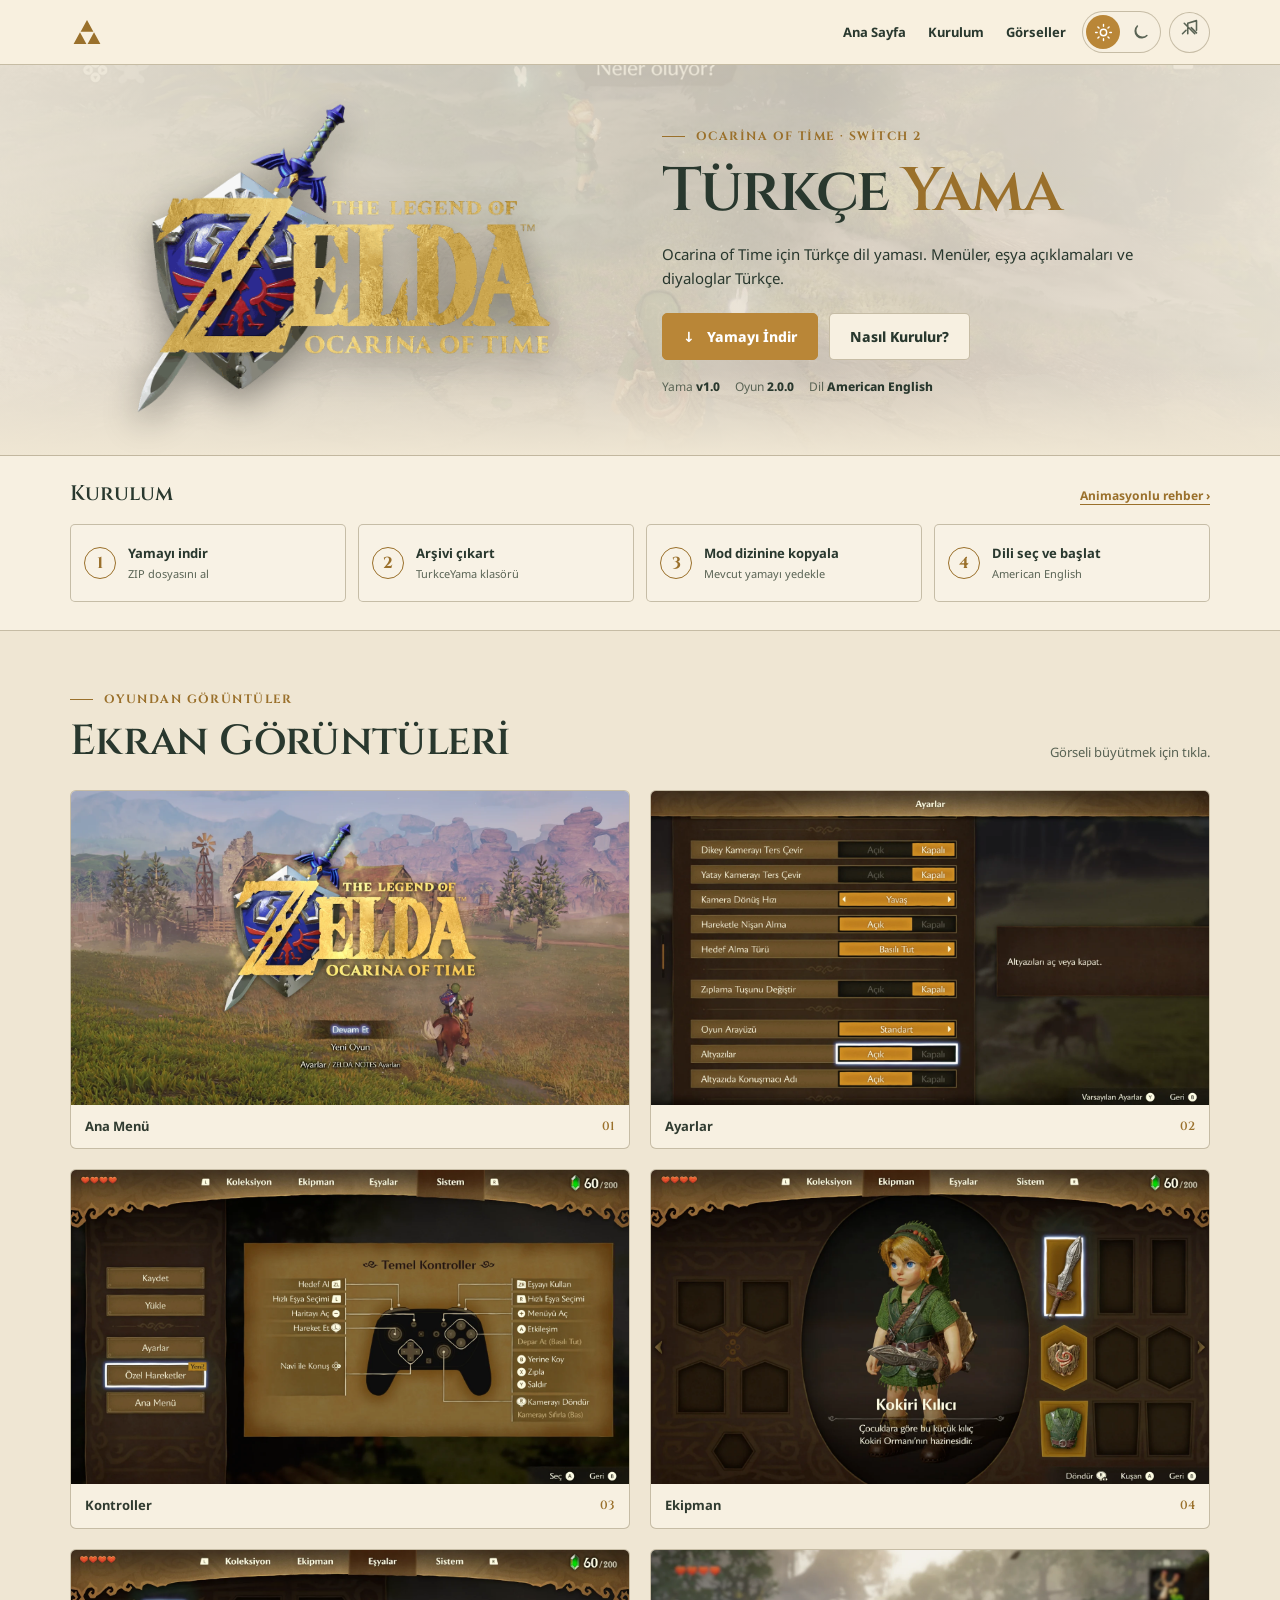
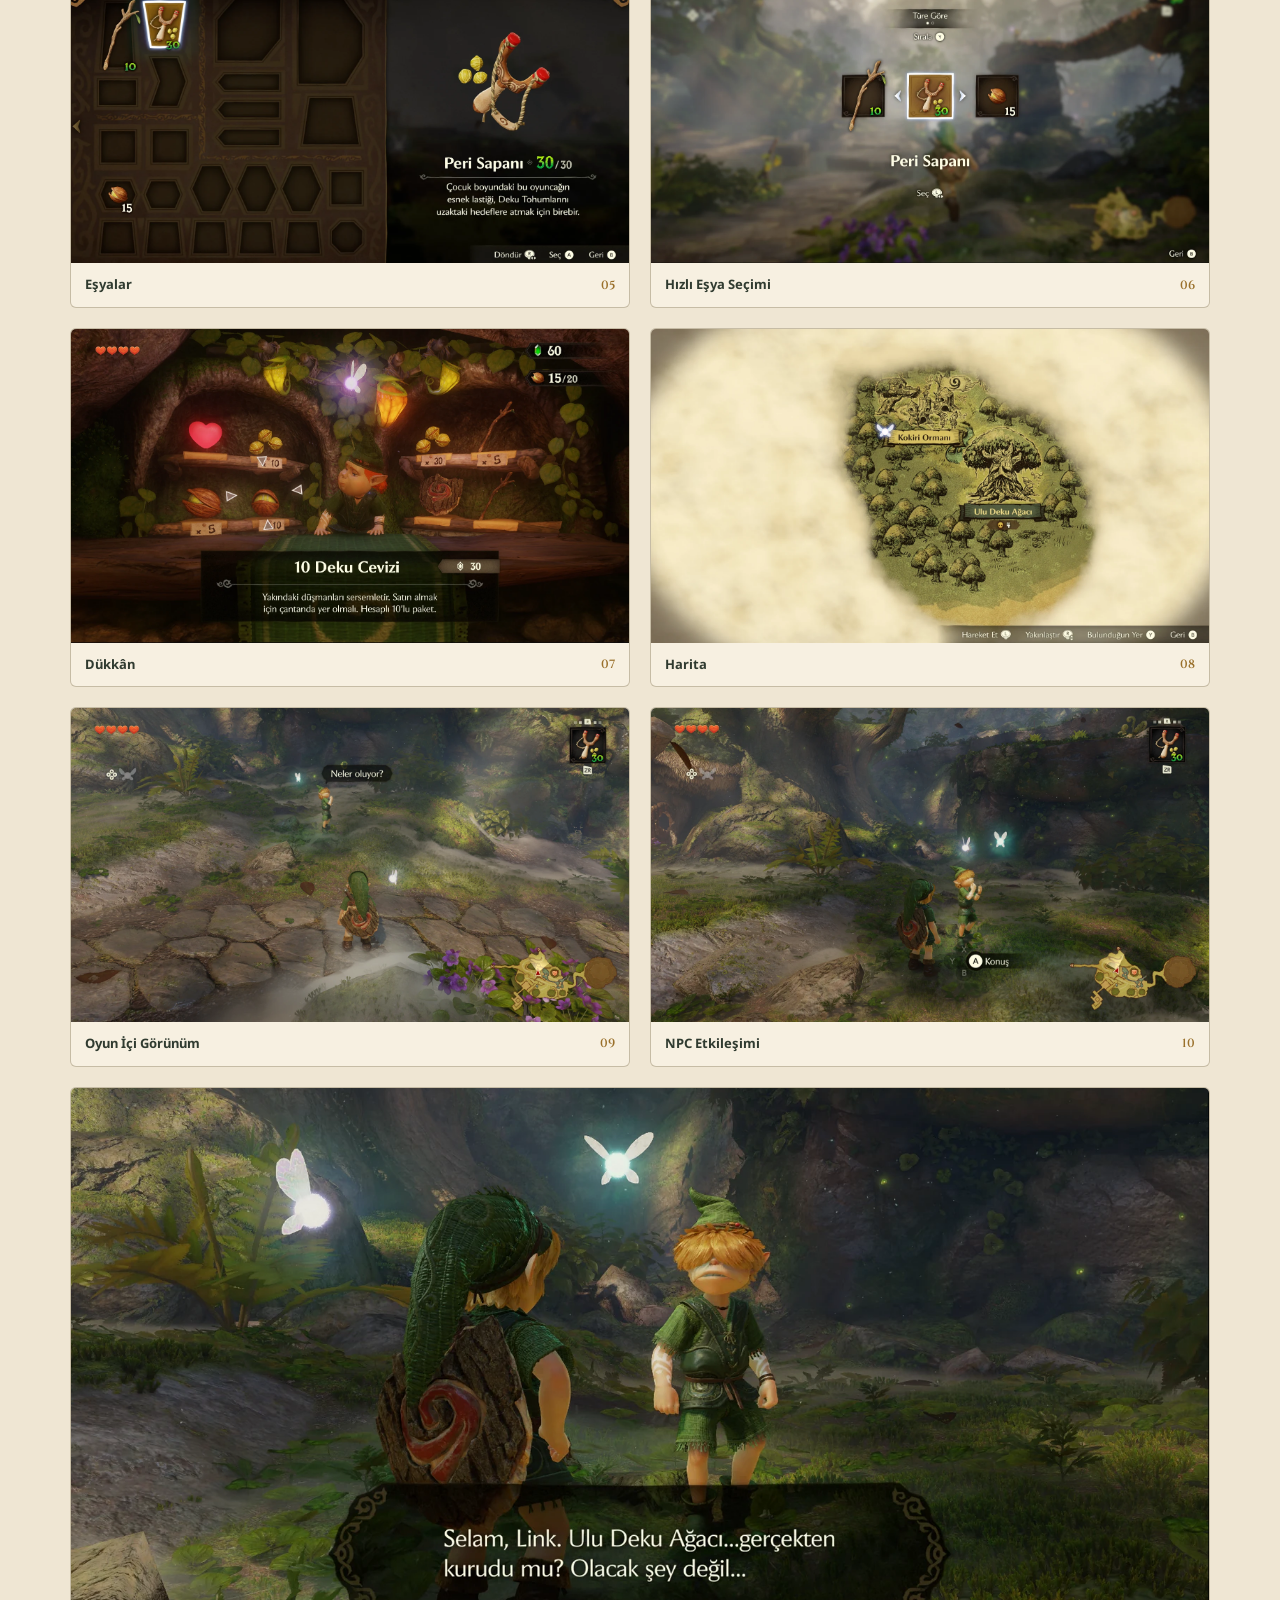
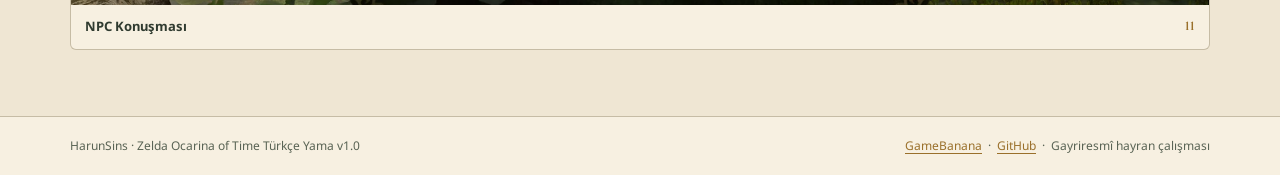
==== commit 623cb9b0: "Animasyonlu kurulum rehberi, ortak müzik kontrolleri ve arama görünürlüğü" ====
--- a/index.html
+++ b/index.html
@@ -1,190 +1,57 @@
-<!doctype html>
-<html lang="tr">
-<head>
-  <meta charset="utf-8">
-  <meta name="viewport" content="width=device-width,initial-scale=1">
-  <meta name="theme-color" content="#101b15">
-  <meta name="description" content="The Legend of Zelda: Ocarina of Time Türkçe yama v1.0. Yama dosyasını indir, kurulumu öğren ve oyun içi ekran görüntülerini incele.">
-  <meta property="og:title" content="Ocarina of Time Türkçe Yama | HarunSins">
-  <meta property="og:description" content="The Legend of Zelda: Ocarina of Time için Türkçe dil yaması. İndir, kur ve oyun içi görselleri incele.">
-  <meta property="og:image" content="https://harunsins.github.io/zelda-oot-turkce-yama/assets/01-ana-menu.webp">
-  <title>Ocarina of Time Türkçe Yama | HarunSins</title>
+<!doctype html><html lang="tr"><head>
+  <meta charset="utf-8"><meta name="viewport" content="width=device-width,initial-scale=1">
+  <meta name="theme-color" content="#101b15"><meta name="robots" content="index,follow,max-image-preview:large">
+  <title>Zelda Ocarina of Time Türkçe Yama v1.0 | İndir ve Kurulum</title><meta name="description" content="The Legend of Zelda: Ocarina of Time (Switch 2) Türkçe yama v1.0. Ücretsiz indirme, animasyonlu kurulum rehberi ve Türkçe oyun görüntüleri.">
+  <link rel="canonical" href="https://harunsins.github.io/zelda-oot-turkce-yama/">
   <link rel="icon" type="image/svg+xml" href="favicon.svg">
-  <link rel="preconnect" href="https://fonts.googleapis.com">
-  <link rel="preconnect" href="https://fonts.gstatic.com" crossorigin>
-  <link href="https://fonts.googleapis.com/css2?family=Cinzel:wght@500;600;700&family=Noto+Sans:wght@400;500;600;700;800&display=swap" rel="stylesheet">
-  <script>try{const t=localStorage.getItem('zelda-oot-theme');if(t==='light'||t==='dark')document.documentElement.dataset.theme=t;else if(matchMedia('(prefers-color-scheme: light)').matches)document.documentElement.dataset.theme='light';}catch(e){}</script>
-  <style>
-
-:root{color-scheme:dark;--background:#0c1813;--surface:#15241c;--surface-alt:#1d2e22;--text:#f5f0e2;--muted:#b9c2b3;--gold:#dec17e;--accent:#e6c582;--button-text:#192218;--border:#59654c80;--bar:#101b15;--step:#1c2b21;--hero-veil:linear-gradient(90deg,#0c1813f5 0%,#0c1813e0 32%,#11251ac2 62%,#0c1813e8 100%);--hero-fade:#0c1813;--caption:#e9e5d6}
-html[data-theme="light"]{color-scheme:light;--background:#efe6d3;--surface:#f7f0e1;--surface-alt:#e7dcc5;--text:#29382e;--muted:#596354;--gold:#9a702b;--accent:#b98637;--button-text:#ffffff;--border:#9f92755e;--bar:#f8f0df;--step:#f8f2e5;--hero-veil:linear-gradient(90deg,#efe7d6ee 0%,#e9e2d1d8 34%,#ede3d3ca 65%,#efe7d6ed 100%);--hero-fade:#efe6d3;--caption:#303b30}
-*,*::before,*::after{box-sizing:border-box}
-html{scroll-behavior:smooth;scroll-padding-top:75px}
-body{margin:0;background:var(--background);color:var(--text);font-family:"Noto Sans",system-ui,-apple-system,"Segoe UI",sans-serif;line-height:1.58;overflow-x:hidden;transition:background-color .22s,color .22s}
-a{color:inherit;text-decoration:none}
-a:focus-visible,button:focus-visible{outline:3px solid var(--accent);outline-offset:3px}
-button{font:inherit}
-.container{width:min(1140px,calc(100% - 44px));margin-inline:auto}
-.topbar{position:relative;z-index:5;background:var(--bar);border-bottom:1px solid var(--border)}
-.topbar .container{min-height:64px;display:flex;align-items:center;justify-content:space-between;gap:15px}
-.header-symbol{display:flex;align-items:center;justify-content:center;width:34px;height:34px;color:var(--gold);flex:none;user-select:none;pointer-events:none}
-.header-symbol svg{width:28px;height:28px;fill:currentColor}
-.header-actions{display:flex;align-items:center;justify-content:flex-end;gap:23px;min-width:0}
-.navlinks{display:flex;align-items:center;gap:24px;font-size:13px;font-weight:700}
-.navlinks a:hover{color:var(--gold)}
-.theme-switch{display:flex;align-items:center;gap:3px;border:1px solid var(--border);background:var(--surface);padding:3px;border-radius:30px;flex:none}
-.theme-switch button{display:grid;place-items:center;width:35px;height:35px;border:0;border-radius:50%;color:var(--muted);background:transparent;cursor:pointer;transition:background-color .18s,color .18s}
-.theme-switch button svg{width:20px;height:20px;fill:none;stroke:currentColor;stroke-width:1.8;stroke-linecap:round;stroke-linejoin:round}
-.theme-switch button[aria-pressed="true"]{background:var(--accent);color:var(--button-text)}
-.theme-switch button:not([aria-pressed="true"]):hover{background:var(--surface-alt);color:var(--text)}
-.hero{position:relative;isolation:isolate;overflow:hidden;border-bottom:1px solid var(--border)}
-.hero::before{content:"";position:absolute;inset:0;z-index:-2;background-image:var(--hero-veil),url("assets/09-oyun-ici.webp");background-position:center,center 45%;background-size:cover;filter:saturate(.85)}
-.hero::after{content:"";position:absolute;inset:0;z-index:-1;background:linear-gradient(0deg,var(--hero-fade),transparent 22%);pointer-events:none}
-.hero .container{min-height:395px;padding:38px 0 42px;display:grid;grid-template-columns:1fr 1fr;align-items:center;gap:44px}
-.hero-logo{display:flex;align-items:center;justify-content:center;min-width:0}
-.hero-logo img{display:block;width:min(100%,440px);height:auto;max-height:310px;object-fit:contain;filter:drop-shadow(0 12px 18px #0006)}
-.eyebrow{display:inline-flex;align-items:center;gap:11px;font-family:"Cinzel","Noto Serif",Georgia,serif;font-size:12px;font-weight:700;letter-spacing:.12em;color:var(--gold);text-transform:uppercase}
-.eyebrow::before{content:"";width:23px;height:1px;background:var(--gold)}
-.hero h1{font:600 clamp(43px,4.8vw,69px)/1.14 "Cinzel","Noto Serif",Georgia,serif;letter-spacing:-.03em;margin:11px 0 16px}
-.hero h1 span{color:var(--gold)}
-.hero p{font-size:15px;color:var(--text);margin:0 0 23px;max-width:490px}
-.buttons{display:flex;align-items:center;gap:11px;flex-wrap:wrap}
-.button{display:inline-flex;gap:10px;align-items:center;justify-content:center;min-height:47px;padding:10px 20px;border:1px solid var(--accent);border-radius:5px;background:var(--accent);color:var(--button-text);font-size:14px;font-weight:800;transition:filter .2s,transform .2s}
-.button:hover{filter:brightness(1.08);transform:translateY(-2px)}
-.button.secondary{background:var(--surface);color:var(--text);border-color:var(--border)}
-.button.secondary:hover{background:var(--surface-alt)}
-.metadata{display:flex;flex-wrap:wrap;gap:15px;margin:18px 0 0;font-size:12px;color:var(--muted)}
-.metadata strong{font-weight:800;color:var(--text)}
-.quickstart{background:var(--surface);border-bottom:1px solid var(--border)}
-.quickstart .container{padding:24px 0 28px}
-.quickstart-top{display:flex;justify-content:space-between;align-items:baseline;gap:15px;margin-bottom:16px}
-.quickstart h2{font:600 21px "Cinzel","Noto Serif",serif;margin:0}
-.quickstart-top a{font-size:12px;font-weight:700;color:var(--gold);text-decoration:underline;text-underline-offset:4px}
-.steps{list-style:none;margin:0;padding:0;display:grid;grid-template-columns:repeat(4,minmax(0,1fr));gap:12px}
-.steps li{display:flex;align-items:center;gap:12px;padding:15px 13px;border:1px solid var(--border);background:var(--step);border-radius:5px;min-width:0;min-height:78px}
-.steps .number{display:flex;align-items:center;justify-content:center;flex:0 0 32px;width:32px;height:32px;border:1px solid var(--gold);color:var(--gold);font:700 16px/1 "Cinzel",Georgia,serif;border-radius:50%;margin:0;min-width:32px}
-.steps .steptext{display:block;flex:1;min-width:0;overflow-wrap:break-word;font-size:13px;line-height:1.45;font-weight:700;color:var(--text)}
-.steps small{display:block;font-size:11px;line-height:1.4;color:var(--muted);font-weight:400;margin-top:3px}
-.gallery-section{padding:51px 0 66px}
-.section-head{display:flex;align-items:end;justify-content:space-between;gap:18px;margin-bottom:23px}
-.section-head h2{font:600 clamp(29px,3.5vw,42px)/1.16 "Cinzel","Noto Serif",Georgia,serif;letter-spacing:-.015em;margin:9px 0 0}
-.section-head p{font-size:13px;color:var(--muted);margin:0 0 4px}
-.gallery{display:grid;grid-template-columns:repeat(2,minmax(0,1fr));gap:20px}
-.shot{margin:0;background:var(--surface);border:1px solid var(--border);border-radius:6px;overflow:hidden}
-.shot a{display:block;position:relative;overflow:hidden;background:#0a100b;aspect-ratio:16/9;cursor:zoom-in}
-.shot img{display:block;width:100%;height:100%;object-fit:cover;object-position:center;transition:transform .35s ease}
-.shot a:hover img{transform:scale(1.025)}
-.shot figcaption{display:flex;align-items:center;justify-content:space-between;gap:8px;padding:11px 14px 12px;color:var(--caption);font-size:13px;font-weight:700}
-.shot figcaption .index{color:var(--gold);font:600 12px "Cinzel",serif}
-.shot:last-child{grid-column:1/-1}
-.shot:last-child a{aspect-ratio:2.2/1}
-footer{border-top:1px solid var(--border);background:var(--surface);padding:20px 0;color:var(--muted)}
-footer .container{display:flex;align-items:center;justify-content:space-between;gap:18px;flex-wrap:wrap;font-size:12px}
-footer a{color:var(--gold);text-decoration:underline;text-underline-offset:3px}
-dialog{width:min(95vw,1300px);max-width:none;max-height:96vh;overflow:visible;border:1px solid #b89b62;background:#0b0e0b;padding:13px 13px 8px;color:#fff;border-radius:8px;box-shadow:0 30px 110px #000b}
-dialog::backdrop{background:#020502e8;backdrop-filter:blur(7px)}
-dialog img{display:block;max-width:100%;width:100%;height:auto;max-height:78vh;object-fit:contain}
-.lightbox-controls{display:flex;justify-content:space-between;align-items:center;gap:12px;margin-top:8px;color:#f1e8d7;font-size:13px}
-.lightbox-controls button{cursor:pointer;color:inherit;background:#24271d;border:1px solid #77715a;border-radius:4px;min-height:35px;padding:5px 12px}
-.lightbox-controls button:hover{background:#424333}
-@media(max-width:950px){.steps{grid-template-columns:repeat(2,minmax(0,1fr))}.hero .container{gap:19px}.hero-logo img{max-height:270px}}
-@media(max-width:640px){.container{width:min(100% - 28px,1140px)}.topbar .container{min-height:59px}.header-actions{gap:11px}.navlinks{gap:13px;font-size:12px}.theme-switch button{width:31px;height:31px}.theme-switch button svg{width:18px;height:18px}.hero .container{grid-template-columns:1fr;min-height:0;gap:9px;text-align:center;padding:25px 0 32px}.hero-logo img{width:min(65vw,290px);max-height:220px}.hero h1{font-size:clamp(35px,9vw,48px);margin-top:8px}.hero p{margin:0 auto 20px;font-size:14px}.eyebrow{justify-content:center}.buttons{justify-content:center}.button{flex:1;min-width:140px}.metadata{justify-content:center;gap:9px 15px}.quickstart .container{padding:21px 0}.section-head{align-items:start;flex-direction:column;gap:8px}.gallery{grid-template-columns:1fr;gap:13px}.shot:last-child{grid-column:auto}.shot:last-child a{aspect-ratio:16/9}.gallery-section{padding:39px 0}}
-@media(max-width:480px){.header-symbol{width:20px}.header-symbol svg{width:20px}.navlinks{gap:10px;font-size:11px}.navlinks a:last-child{display:none}.theme-switch button{width:30px;height:30px}.steps{grid-template-columns:1fr}.steps li{padding:12px 14px;min-height:66px}.steps .number{flex-basis:30px;width:30px;height:30px;min-width:30px}.quickstart-top a{font-size:11px}.hero-logo img{width:min(72vw,265px)}.button{min-width:130px}}
-@media(prefers-reduced-motion:reduce){html{scroll-behavior:auto}body,.button,.shot img,.theme-switch button{transition:none}}
-
-</style>
-</head>
-<body>
-  <header class="topbar">
-    <nav class="container" aria-label="Ana gezinme">
-      <span class="header-symbol" aria-hidden="true"><svg viewBox="0 0 48 45" xmlns="http://www.w3.org/2000/svg"><path d="M24 2 35 22H13Z M12 23 23 43H1Z M36 23 47 43H25Z"/></svg></span>
-      <div class="header-actions">
-        <div class="navlinks"><a href="#kurulum">Kurulum</a><a href="#goruntuler">Görseller</a><a href="https://github.com/harunsins/zelda-oot-turkce-yama" target="_blank" rel="noopener noreferrer">GitHub</a></div>
-        <div class="theme-switch" role="group" aria-label="Görünüm teması">
-          <button type="button" data-theme-choice="light" aria-label="Açık tema" title="Açık tema" aria-pressed="false"><svg viewBox="0 0 24 24" aria-hidden="true"><circle cx="12" cy="12" r="4"></circle><path d="M12 2v2m0 16v2M4.93 4.93l1.42 1.42m11.3 11.3 1.42 1.42M2 12h2m16 0h2M4.93 19.07l1.42-1.42m11.3-11.3 1.42-1.42"></path></svg></button>
-          <button type="button" data-theme-choice="dark" aria-label="Koyu tema" title="Koyu tema" aria-pressed="true"><svg viewBox="0 0 24 24" aria-hidden="true"><path d="M20.1 15.9A8.5 8.5 0 0 1 8.1 3.9 8.5 8.5 0 1 0 20.1 15.9Z"></path></svg></button>
-        </div>
-      </div>
-    </nav>
-  </header>
-  <main>
-    <section id="baslangic" class="hero" aria-labelledby="yama-baslik">
-      <div class="container">
-        <div class="hero-logo"><img src="assets/zelda-ocarina-of-time-logo.png" alt="The Legend of Zelda: Ocarina of Time orijinal logosu" width="1000" height="739" fetchpriority="high"></div>
-        <div class="hero-copy">
-          <span class="eyebrow">Ocarina of Time</span>
-          <h1 id="yama-baslik">Türkçe <span>Yama</span></h1>
-          <p>Ocarina of Time için hazırlanmış Türkçe dil yaması. Menüler, eşya açıklamaları ve diyaloglar Türkçe.</p>
-          <div class="buttons">
-            <a class="button" href="downloads/Zelda_OOT_Turkce_Yama_v1.0.zip" download aria-label="Zelda Ocarina of Time Türkçe Yamayı ZIP olarak indir"><span aria-hidden="true">↓</span> Yamayı İndir</a>
-            <a class="button secondary" href="#kurulum">Nasıl Kurulur?</a>
-          </div>
-          <div class="metadata"><span>Sürüm <strong>v1.0</strong></span><span>Oyun <strong>2.0.0</strong></span><span>Dil <strong>American English</strong></span></div>
-        </div>
-      </div>
-    </section>
-    <section class="quickstart" id="kurulum" aria-labelledby="kurulum-baslik">
-      <div class="container">
-        <div class="quickstart-top"><h2 id="kurulum-baslik">Kurulum</h2><a href="KURULUM.md">Ayrıntılı rehber</a></div>
-        <ol class="steps">
-          <li><span class="number">1</span><span class="steptext">Yamayı indir<small>ZIP dosyasını al</small></span></li>
-          <li><span class="number">2</span><span class="steptext">Arşivi çıkart<small>TurkceYama klasörü</small></span></li>
-          <li><span class="number">3</span><span class="steptext">Mod dizinine kopyala<small>Mevcut yamayı yedekle</small></span></li>
-          <li><span class="number">4</span><span class="steptext">Dili seç ve başlat<small>American English</small></span></li>
-        </ol>
-      </div>
-    </section>
-    <section class="gallery-section" id="goruntuler" aria-labelledby="gallery-title">
-      <div class="container">
-        <div class="section-head"><div><span class="eyebrow">Oyundan görüntüler</span><h2 id="gallery-title">Ekran Görüntüleri</h2></div><p>Görseli büyütmek için tıkla.</p></div>
-        <div class="gallery">
-          <figure class="shot"><a href="assets/01-ana-menu.webp" data-shot data-caption="Ana menü"><img src="assets/01-ana-menu.webp" alt="Ocarina of Time Türkçe ana menü" loading="lazy" width="1600" height="900"></a><figcaption><span>Ana Menü</span><span class="index">01</span></figcaption></figure>
-          <figure class="shot"><a href="assets/02-ayarlar.webp" data-shot data-caption="Ayarlar"><img src="assets/02-ayarlar.webp" alt="Türkçeleştirilmiş oyun ayarları" loading="lazy" width="1600" height="896"></a><figcaption><span>Ayarlar</span><span class="index">02</span></figcaption></figure>
-          <figure class="shot"><a href="assets/03-kontroller.webp" data-shot data-caption="Kontroller"><img src="assets/03-kontroller.webp" alt="Türkçe kontrol açıklamaları" loading="lazy" width="1600" height="898"></a><figcaption><span>Kontroller</span><span class="index">03</span></figcaption></figure>
-          <figure class="shot"><a href="assets/04-ekipman.webp" data-shot data-caption="Ekipman"><img src="assets/04-ekipman.webp" alt="Kokiri Kılıcı ekipman menüsü" loading="lazy" width="1600" height="896"></a><figcaption><span>Ekipman</span><span class="index">04</span></figcaption></figure>
-          <figure class="shot"><a href="assets/05-esyalar.webp" data-shot data-caption="Eşyalar"><img src="assets/05-esyalar.webp" alt="Peri Sapanı eşya açıklaması" loading="lazy" width="1600" height="895"></a><figcaption><span>Eşyalar</span><span class="index">05</span></figcaption></figure>
-          <figure class="shot"><a href="assets/06-hizli-esya-secimi.webp" data-shot data-caption="Hızlı eşya seçimi"><img src="assets/06-hizli-esya-secimi.webp" alt="Türkçe hızlı eşya seçim ekranı" loading="lazy" width="1599" height="900"></a><figcaption><span>Hızlı Eşya Seçimi</span><span class="index">06</span></figcaption></figure>
-          <figure class="shot"><a href="assets/07-dukkan.webp" data-shot data-caption="Dükkân"><img src="assets/07-dukkan.webp" alt="Türkçe ürün açıklamalı oyun dükkânı" loading="lazy" width="1599" height="900"></a><figcaption><span>Dükkân</span><span class="index">07</span></figcaption></figure>
-          <figure class="shot"><a href="assets/08-harita.webp" data-shot data-caption="Harita"><img src="assets/08-harita.webp" alt="Kokiri Ormanı Türkçe harita ekranı" loading="lazy" width="1600" height="900"></a><figcaption><span>Harita</span><span class="index">08</span></figcaption></figure>
-          <figure class="shot"><a href="assets/09-oyun-ici.webp" data-shot data-caption="Oyun içi görünüm"><img src="assets/09-oyun-ici.webp" alt="Türkçe oyun içi sahne" loading="lazy" width="1600" height="896"></a><figcaption><span>Oyun İçi Görünüm</span><span class="index">09</span></figcaption></figure>
-          <figure class="shot"><a href="assets/10-npc-etkilesimi.webp" data-shot data-caption="NPC etkileşimi"><img src="assets/10-npc-etkilesimi.webp" alt="NPC ile etkileşim ve konuşma seçeneği" loading="lazy" width="1600" height="896"></a><figcaption><span>NPC Etkileşimi</span><span class="index">10</span></figcaption></figure>
-          <figure class="shot"><a href="assets/11-npc-konusmasi.webp" data-shot data-caption="NPC konuşması"><img src="assets/11-npc-konusmasi.webp" alt="Türkçeleştirilmiş NPC konuşması" loading="lazy" width="1600" height="891"></a><figcaption><span>NPC Konuşması</span><span class="index">11</span></figcaption></figure>
-        </div>
-      </div>
-    </section>
-  </main>
-  <footer><div class="container"><span>HarunSins · Türkçe Yama v1.0</span><span>Resmî Nintendo ürünü değildir. Tam oyun veya emülatör içermez. <a href="https://github.com/harunsins/zelda-oot-turkce-yama">GitHub</a></span></div></footer>
-  <dialog id="lightbox" aria-label="Ekran görüntüsü önizlemesi"><img id="lightbox-img" alt="" width="1600" height="900"><div class="lightbox-controls"><span id="lightbox-caption"></span><div><button type="button" id="prev-shot" aria-label="Önceki görsel">‹</button> <button type="button" id="next-shot" aria-label="Sonraki görsel">›</button> <button type="button" id="close-shot" aria-label="Kapat">Kapat</button></div></div></dialog>
-  <script>
-    (() => {
-      const toggles=[...document.querySelectorAll('[data-theme-choice]')];
-      function setTheme(theme){
-        const chosen=theme==='light'?'light':'dark';
-        document.documentElement.dataset.theme=chosen;
-        toggles.forEach(b=>b.setAttribute('aria-pressed',String(b.dataset.themeChoice===chosen)));
-        document.querySelector('meta[name="theme-color"]').setAttribute('content',chosen==='light'?'#f8f0df':'#101b15');
-        try{localStorage.setItem('zelda-oot-theme',chosen);}catch(e){}
-      }
-      toggles.forEach(b=>b.addEventListener('click',()=>setTheme(b.dataset.themeChoice)));
-      setTheme(document.documentElement.dataset.theme==='light'?'light':'dark');
-    })();
-  </script>
-  <script>
-    (() => {
-      const links = [...document.querySelectorAll('[data-shot]')];
-      const box = document.querySelector('#lightbox');
-      const image = document.querySelector('#lightbox-img');
-      const caption = document.querySelector('#lightbox-caption');
-      let current = 0;
-      function show(index){current=(index+links.length)%links.length;const a=links[current];image.src=a.getAttribute('href');image.alt=a.querySelector('img').alt;caption.textContent=a.dataset.caption+' · '+(current+1)+' / '+links.length;}
-      links.forEach((a,i)=>a.addEventListener('click',e=>{if(!box.showModal)return;e.preventDefault();show(i);box.showModal();}));
-      document.querySelector('#close-shot').addEventListener('click',()=>box.close());
-      document.querySelector('#prev-shot').addEventListener('click',()=>show(current-1));
-      document.querySelector('#next-shot').addEventListener('click',()=>show(current+1));
-      box.addEventListener('click',e=>{if(e.target===box)box.close();});
-      box.addEventListener('keydown',e=>{if(e.key==='ArrowLeft')show(current-1);if(e.key==='ArrowRight')show(current+1);});
-      box.addEventListener('close',()=>{image.removeAttribute('src');});
-    })();
-  </script>
-</body>
-</html>+  <meta property="og:type" content="website"><meta property="og:locale" content="tr_TR"><meta property="og:site_name" content="Zelda Ocarina of Time Türkçe Yama">
+  <meta property="og:url" content="https://harunsins.github.io/zelda-oot-turkce-yama/"><meta property="og:title" content="Zelda Ocarina of Time Türkçe Yama v1.0 | İndir ve Kurulum"><meta property="og:description" content="The Legend of Zelda: Ocarina of Time (Switch 2) Türkçe yama v1.0. Ücretsiz indirme, animasyonlu kurulum rehberi ve Türkçe oyun görüntüleri.">
+  <meta property="og:image" content="https://harunsins.github.io/zelda-oot-turkce-yama/assets/01-ana-menu.webp"><meta property="og:image:alt" content="Ocarina of Time Türkçe yama ana menü">
+  <meta name="twitter:card" content="summary_large_image"><meta name="twitter:title" content="Zelda Ocarina of Time Türkçe Yama v1.0 | İndir ve Kurulum"><meta name="twitter:image" content="https://harunsins.github.io/zelda-oot-turkce-yama/assets/01-ana-menu.webp">
+  <link rel="preconnect" href="https://fonts.googleapis.com"><link rel="preconnect" href="https://fonts.gstatic.com" crossorigin>
+  <link href="assets/site.css" rel="stylesheet">
+  <script>try{const t=localStorage.getItem('zelda-oot-theme');if(t==='light'||t==='dark')document.documentElement.dataset.theme=t;else if(matchMedia('(prefers-color-scheme: light)').matches)document.documentElement.dataset.theme='light';}catch(_e){}</script>
+  <script type="application/ld+json">{"@context":"https://schema.org","@type":"WebPage","@id":"https://harunsins.github.io/zelda-oot-turkce-yama/","url":"https://harunsins.github.io/zelda-oot-turkce-yama/","inLanguage":"tr-TR","name":"Zelda Ocarina of Time Türkçe Yama v1.0 | İndir ve Kurulum","description":"The Legend of Zelda: Ocarina of Time (Switch 2) Türkçe yama v1.0. Ücretsiz indirme, animasyonlu kurulum rehberi ve Türkçe oyun görüntüleri.","isPartOf":{"@type":"WebSite","name":"Zelda Ocarina of Time Türkçe Yama","url":"https://harunsins.github.io/zelda-oot-turkce-yama/"},"about":{"@type":"VideoGame","name":"The Legend of Zelda: Ocarina of Time"},"sameAs":["https://github.com/harunsins/zelda-oot-turkce-yama","https://gamebanana.com/mods/740265"]}</script>
+  <script src="assets/site.js" defer></script>
+</head><body><header class="topbar"><nav class="container" aria-label="Ana gezinme">
+      <span class="header-symbol" aria-hidden="true"><svg viewBox="0 0 48 45"><path d="M24 2 35 22H13Z M12 23 23 43H1Z M36 23 47 43H25Z"/></svg></span>
+      <div class="header-actions"><div class="navlinks">
+         <a href="./">Ana Sayfa</a><a href="kurulum.html" >Kurulum</a><a href="./#goruntuler">Görseller</a>
+      </div><div class="controls">
+      <div class="theme-switch" role="group" aria-label="Görünüm teması">
+        <button type="button" data-theme-choice="light" aria-label="Açık tema" title="Açık tema" aria-pressed="false"><svg viewBox="0 0 24 24" aria-hidden="true"><circle cx="12" cy="12" r="4"/><path d="M12 2v2m0 16v2M4.93 4.93l1.42 1.42m11.3 11.3 1.42 1.42M2 12h2m16 0h2M4.93 19.07l1.42-1.42m11.3-11.3 1.42-1.42"/></svg></button>
+        <button type="button" data-theme-choice="dark" aria-label="Koyu tema" title="Koyu tema" aria-pressed="true"><svg viewBox="0 0 24 24" aria-hidden="true"><path d="M20.1 15.9A8.5 8.5 0 0 1 8.1 3.9 8.5 8.5 0 1 0 20.1 15.9Z"/></svg></button>
+      </div><div class="music-widget"><button class="music-toggle" type="button" id="music-toggle" aria-label="Müziği aç" aria-pressed="false" title="Müziği aç"><span data-icon-on hidden><svg viewBox="0 0 24 24" aria-hidden="true"><path d="M9 18V5l12-2v13M9 9l12-3"/><ellipse cx="5.2" cy="18.7" rx="3.2" ry="2"/><ellipse cx="17.2" cy="16.2" rx="3.2" ry="2"/></svg></span><span data-icon-off><svg viewBox="0 0 24 24" aria-hidden="true"><path d="M10 18V6l10-3v11M6 6l12 12M4 18l4-4m6-3 6 6"/></svg></span></button>
+         <button class="music-volume-gear" type="button" id="volume-expand" aria-label="Ses seviyesini ayarla" title="Ses seviyesi">☷</button>
+         <div class="music-volume"><label for="music-volume">Müzik sesi <output id="music-volume-value">75%</output></label><input id="music-volume" type="range" min="0" max="100" value="75" step="1" aria-label="Müzik ses seviyesi"><small>İkona dokunarak müziği aç veya kapat.</small></div>
+      </div></div></div>
+    </nav></header>
+<audio id="page-music" src="assets/kokiri-ambience.mp3" preload="none" loop aria-label="Sitede arka plan müziği"></audio>
+<main>
+<section class="hero" id="baslangic"><div class="container">
+<div class="hero-logo"><img src="assets/zelda-ocarina-of-time-logo.png" alt="The Legend of Zelda Ocarina of Time logosu" width="1000" height="739" fetchpriority="high"></div>
+<div class="hero-copy"><span class="eyebrow">Ocarina of Time · Switch 2</span><h1>Türkçe <span>Yama</span></h1>
+<p>Ocarina of Time için Türkçe dil yaması. Menüler, eşya açıklamaları ve diyaloglar Türkçe.</p>
+<div class="buttons"><a class="button" href="downloads/Zelda_OOT_Turkce_Yama_v1.0.zip" download>↓ &nbsp; Yamayı İndir</a><a class="button secondary" href="kurulum.html">Nasıl Kurulur?</a></div>
+<div class="metadata"><span>Yama <strong>v1.0</strong></span><span>Oyun <strong>2.0.0</strong></span><span>Dil <strong>American English</strong></span></div>
+</div></div></section>
+<section class="quickstart" id="kurulum"><div class="container"><div class="quickstart-top"><h2>Kurulum</h2><a href="kurulum.html">Animasyonlu rehber ›</a></div>
+<ol class="steps"><li><span class="number">1</span><span class="steptext">Yamayı indir<small>ZIP dosyasını al</small></span></li>
+<li><span class="number">2</span><span class="steptext">Arşivi çıkart<small>TurkceYama klasörü</small></span></li>
+<li><span class="number">3</span><span class="steptext">Mod dizinine kopyala<small>Mevcut yamayı yedekle</small></span></li>
+<li><span class="number">4</span><span class="steptext">Dili seç ve başlat<small>American English</small></span></li></ol></div></section>
+<section class="gallery-section" id="goruntuler"><div class="container"><div class="section-head"><div><span class="eyebrow">Oyundan Görüntüler</span><h2>Ekran Görüntüleri</h2></div><p>Görseli büyütmek için tıkla.</p></div>
+<div class="gallery"><figure class="shot"><a href="assets/01-ana-menu.webp" data-shot data-caption="Ana Menü"><img src="assets/01-ana-menu.webp" alt="Türkçe ana menü" loading="lazy" width="1600" height="900"></a><figcaption><span>Ana Menü</span><span class="index">01</span></figcaption></figure>
+<figure class="shot"><a href="assets/02-ayarlar.webp" data-shot data-caption="Ayarlar"><img src="assets/02-ayarlar.webp" alt="Türkçe ayarlar" loading="lazy" width="1600" height="900"></a><figcaption><span>Ayarlar</span><span class="index">02</span></figcaption></figure>
+<figure class="shot"><a href="assets/03-kontroller.webp" data-shot data-caption="Kontroller"><img src="assets/03-kontroller.webp" alt="Türkçe kontrol düzeni" loading="lazy" width="1600" height="900"></a><figcaption><span>Kontroller</span><span class="index">03</span></figcaption></figure>
+<figure class="shot"><a href="assets/04-ekipman.webp" data-shot data-caption="Ekipman"><img src="assets/04-ekipman.webp" alt="Türkçe ekipman açıklaması" loading="lazy" width="1600" height="900"></a><figcaption><span>Ekipman</span><span class="index">04</span></figcaption></figure>
+<figure class="shot"><a href="assets/05-esyalar.webp" data-shot data-caption="Eşyalar"><img src="assets/05-esyalar.webp" alt="Türkçe eşya açıklaması" loading="lazy" width="1600" height="900"></a><figcaption><span>Eşyalar</span><span class="index">05</span></figcaption></figure>
+<figure class="shot"><a href="assets/06-hizli-esya-secimi.webp" data-shot data-caption="Hızlı Eşya Seçimi"><img src="assets/06-hizli-esya-secimi.webp" alt="Türkçe hızlı eşya menüsü" loading="lazy" width="1600" height="900"></a><figcaption><span>Hızlı Eşya Seçimi</span><span class="index">06</span></figcaption></figure>
+<figure class="shot"><a href="assets/07-dukkan.webp" data-shot data-caption="Dükkân"><img src="assets/07-dukkan.webp" alt="Türkçe dükkân açıklamaları" loading="lazy" width="1600" height="900"></a><figcaption><span>Dükkân</span><span class="index">07</span></figcaption></figure>
+<figure class="shot"><a href="assets/08-harita.webp" data-shot data-caption="Harita"><img src="assets/08-harita.webp" alt="Türkçe Kokiri Ormanı haritası" loading="lazy" width="1600" height="900"></a><figcaption><span>Harita</span><span class="index">08</span></figcaption></figure>
+<figure class="shot"><a href="assets/09-oyun-ici.webp" data-shot data-caption="Oyun İçi Görünüm"><img src="assets/09-oyun-ici.webp" alt="Türkçe oyun içi arayüz" loading="lazy" width="1600" height="900"></a><figcaption><span>Oyun İçi Görünüm</span><span class="index">09</span></figcaption></figure>
+<figure class="shot"><a href="assets/10-npc-etkilesimi.webp" data-shot data-caption="NPC Etkileşimi"><img src="assets/10-npc-etkilesimi.webp" alt="NPC ile Türkçe konuşma seçeneği" loading="lazy" width="1600" height="900"></a><figcaption><span>NPC Etkileşimi</span><span class="index">10</span></figcaption></figure>
+<figure class="shot"><a href="assets/11-npc-konusmasi.webp" data-shot data-caption="NPC Konuşması"><img src="assets/11-npc-konusmasi.webp" alt="Türkçe NPC diyalogları" loading="lazy" width="1600" height="900"></a><figcaption><span>NPC Konuşması</span><span class="index">11</span></figcaption></figure></div></div></section>
+</main><footer><div class="container"><span>HarunSins · Zelda Ocarina of Time Türkçe Yama v1.0</span><span><a href="https://gamebanana.com/mods/740265" rel="noopener noreferrer" target="_blank">GameBanana</a> &nbsp;·&nbsp; <a href="https://github.com/harunsins/zelda-oot-turkce-yama" target="_blank" rel="noopener noreferrer">GitHub</a> &nbsp;·&nbsp; Gayriresmî hayran çalışması</span></div></footer>
+<dialog id="lightbox" aria-label="Ekran görüntüsü önizlemesi"><img id="lightbox-img" alt="" width="1600" height="900"><div class="lightbox-controls"><span id="lightbox-caption"></span><div><button type="button" id="prev-shot" aria-label="Önceki görsel">‹</button> <button type="button" id="next-shot" aria-label="Sonraki görsel">›</button> <button type="button" id="close-shot" aria-label="Kapat">Kapat</button></div></div></dialog>
+</body></html>
--- a/assets/site.css
+++ b/assets/site.css
@@ -0,0 +1,63 @@
+@import url('https://fonts.googleapis.com/css2?family=Cinzel:wght@500;600;700&family=Noto+Sans:wght@400;500;600;700;800&display=swap');
+:root{color-scheme:dark;--background:#0c1813;--surface:#15241c;--surface-alt:#1d2e22;--text:#f5f0e2;--muted:#b9c2b3;--gold:#dec17e;--accent:#e6c582;--button-text:#192218;--border:#59654c80;--bar:#101b15;--step:#1c2b21;--hero-veil:linear-gradient(90deg,#0c1813f5 0%,#0c1813e0 32%,#11251ac2 62%,#0c1813e8 100%);--hero-fade:#0c1813;--caption:#e9e5d6;--guide-work:#132218;--guide-frame:#101811;--menu:#1d271e;--win:#182720;--ok:#a9d298}
+html[data-theme=light]{color-scheme:light;--background:#efe6d3;--surface:#f7f0e1;--surface-alt:#e7dcc5;--text:#29382e;--muted:#596354;--gold:#9a702b;--accent:#b98637;--button-text:#fff;--border:#9f92758c;--bar:#f8f0df;--step:#f8f2e5;--hero-veil:linear-gradient(90deg,#efe7d6ed 0%,#e9e2d1d8 34%,#ede3d3c9 65%,#efe7d6ef 100%);--hero-fade:#efe6d3;--caption:#303b30;--guide-work:#e9e0cd;--guide-frame:#f7f3e7;--menu:#fff9ee;--win:#fffaf0;--ok:#397c52}
+*,*::before,*::after{box-sizing:border-box}
+html{scroll-behavior:smooth;scroll-padding-top:76px}
+body{margin:0;background:var(--background);color:var(--text);font-family:'Noto Sans',system-ui,-apple-system,'Segoe UI',sans-serif;line-height:1.58;overflow-x:hidden;transition:background-color .22s,color .22s}
+a{color:inherit;text-decoration:none}
+a:focus-visible,button:focus-visible,input:focus-visible{outline:3px solid var(--accent);outline-offset:3px}button{font:inherit}
+.container{width:min(1140px,calc(100% - 44px));margin-inline:auto}
+.topbar{position:relative;z-index:10;background:var(--bar);border-bottom:1px solid var(--border)}
+.topbar .container{min-height:64px;display:flex;align-items:center;justify-content:space-between;gap:15px}
+.header-symbol{display:flex;align-items:center;justify-content:center;width:34px;height:34px;color:var(--gold);flex:none;user-select:none;pointer-events:none}.header-symbol svg{width:28px;height:28px;fill:currentColor}
+.header-actions{display:flex;align-items:center;justify-content:flex-end;gap:16px;min-width:0}
+.navlinks{display:flex;align-items:center;gap:22px;font-size:13px;font-weight:700}.navlinks a:hover,.navlinks a[aria-current=page]{color:var(--gold)}
+.controls{display:flex;align-items:center;gap:8px;flex:none}
+.theme-switch{display:flex;align-items:center;gap:3px;border:1px solid var(--border);background:var(--surface);padding:3px;border-radius:30px;flex:none}
+.theme-switch button{display:grid;place-items:center;width:34px;height:34px;border:0;border-radius:50%;color:var(--muted);background:transparent;cursor:pointer;transition:background .18s,color .18s}
+.theme-switch button svg{width:19px;height:19px;fill:none;stroke:currentColor;stroke-width:1.8;stroke-linecap:round;stroke-linejoin:round}
+.theme-switch button[aria-pressed=true]{background:var(--accent);color:var(--button-text)}.theme-switch button:not([aria-pressed=true]):hover{background:var(--surface-alt);color:var(--text)}
+.music-widget{position:relative;display:flex;align-items:center;justify-content:center}
+.music-toggle{display:grid;place-items:center;width:41px;height:41px;border:1px solid var(--border);border-radius:50%;color:var(--gold);background:var(--surface);cursor:pointer;transition:background .2s}
+.music-toggle svg{width:21px;height:21px;fill:none;stroke:currentColor;stroke-width:1.8;stroke-linejoin:round;stroke-linecap:round}
+.music-toggle:hover{background:var(--surface-alt)}
+.music-toggle[aria-pressed=false]{color:var(--muted)}
+.music-volume{position:absolute;z-index:50;right:0;top:calc(100% + 9px);width:208px;padding:14px 15px 13px;background:var(--bar);color:var(--text);border:1px solid var(--border);border-radius:12px;box-shadow:0 14px 40px #0005;opacity:0;pointer-events:none;transform:translateY(-7px);transition:opacity .18s,transform .18s}
+.music-volume:before{content:"";position:absolute;right:0;top:-12px;width:68px;height:13px}
+.music-widget:hover .music-volume,.music-widget:focus-within .music-volume,.music-widget[data-volume-open=true] .music-volume{opacity:1;pointer-events:auto;transform:translateY(0)}
+.music-volume label{font-size:12px;font-weight:700;display:flex;align-items:center;justify-content:space-between;gap:8px;margin-bottom:8px}
+.music-volume label output{color:var(--gold)}.music-volume input{display:block;width:100%;accent-color:var(--gold);cursor:pointer}
+.music-volume small{display:block;font-size:10px;line-height:1.5;color:var(--muted);margin-top:7px}
+.music-volume-gear{display:none;border:0;background:transparent;color:var(--gold);padding:2px;cursor:pointer}
+.hero{position:relative;isolation:isolate;overflow:hidden;border-bottom:1px solid var(--border)}
+.hero:before{content:"";position:absolute;inset:0;z-index:-2;background-image:var(--hero-veil),url('09-oyun-ici.webp');background-position:center,center 45%;background-size:cover;filter:saturate(.85)}
+.hero:after{content:"";position:absolute;inset:0;z-index:-1;background:linear-gradient(0deg,var(--hero-fade),transparent 22%);pointer-events:none}
+.hero .container{min-height:390px;padding:38px 0 42px;display:grid;grid-template-columns:1fr 1fr;align-items:center;gap:44px}
+.hero-logo{display:flex;align-items:center;justify-content:center;min-width:0}
+.hero-logo img{display:block;width:min(100%,440px);height:auto;max-height:310px;object-fit:contain;filter:drop-shadow(0 12px 18px #0006)}
+.eyebrow{display:inline-flex;align-items:center;gap:11px;font-family:'Cinzel','Noto Serif',Georgia,serif;font-size:12px;font-weight:700;letter-spacing:.12em;color:var(--gold);text-transform:uppercase}
+.eyebrow:before{content:"";width:23px;height:1px;background:var(--gold)}
+.hero h1{font:600 clamp(43px,4.8vw,69px)/1.14 'Cinzel','Noto Serif',Georgia,serif;letter-spacing:-.03em;margin:11px 0 16px}
+.hero h1 span{color:var(--gold)}
+.hero p{font-size:15px;margin:0 0 23px;max-width:490px}
+.buttons{display:flex;align-items:center;gap:11px;flex-wrap:wrap}
+.button{display:inline-flex;gap:10px;align-items:center;justify-content:center;min-height:47px;padding:10px 20px;border:1px solid var(--accent);border-radius:5px;background:var(--accent);color:var(--button-text);font-size:14px;font-weight:800;transition:filter .2s,transform .2s;cursor:pointer}
+.button:hover{filter:brightness(1.08);transform:translateY(-2px)}.button.secondary{background:var(--surface);color:var(--text);border-color:var(--border)}.button.secondary:hover{background:var(--surface-alt)}
+.metadata{display:flex;flex-wrap:wrap;gap:15px;margin:18px 0 0;font-size:12px;color:var(--muted)}.metadata strong{font-weight:800;color:var(--text)}
+.quickstart{background:var(--surface);border-bottom:1px solid var(--border)}.quickstart .container{padding:24px 0 28px}
+.quickstart-top{display:flex;justify-content:space-between;align-items:baseline;gap:15px;margin-bottom:16px}
+.quickstart h2{font:600 21px 'Cinzel','Noto Serif',serif;margin:0}.quickstart-top a{font-size:12px;font-weight:700;color:var(--gold);text-decoration:underline;text-underline-offset:4px}
+.steps{list-style:none;margin:0;padding:0;display:grid;grid-template-columns:repeat(4,minmax(0,1fr));gap:12px}
+.steps li{display:flex;align-items:center;gap:12px;padding:15px 13px;border:1px solid var(--border);background:var(--step);border-radius:5px;min-width:0;min-height:78px}
+.steps .number{display:flex;align-items:center;justify-content:center;flex:0 0 32px;width:32px;height:32px;border:1px solid var(--gold);color:var(--gold);font:700 16px/1 'Cinzel',Georgia,serif;border-radius:50%;margin:0;min-width:32px}
+.steps .steptext{display:block;flex:1;min-width:0;overflow-wrap:break-word;font-size:13px;line-height:1.45;font-weight:700;color:var(--text)}.steps small{display:block;font-size:11px;line-height:1.4;color:var(--muted);font-weight:400;margin-top:3px}
+.gallery-section{padding:51px 0 66px}.section-head{display:flex;align-items:end;justify-content:space-between;gap:18px;margin-bottom:23px}.section-head h2{font:600 clamp(29px,3.5vw,42px)/1.16 'Cinzel','Noto Serif',Georgia,serif;letter-spacing:-.015em;margin:9px 0 0}.section-head p{font-size:13px;color:var(--muted);margin:0 0 4px}
+.gallery{display:grid;grid-template-columns:repeat(2,minmax(0,1fr));gap:20px}.shot{margin:0;background:var(--surface);border:1px solid var(--border);border-radius:6px;overflow:hidden}.shot a{display:block;position:relative;overflow:hidden;background:#0a100b;aspect-ratio:16/9;cursor:zoom-in}.shot img{display:block;width:100%;height:100%;object-fit:cover;object-position:center;transition:transform .35s ease}.shot a:hover img{transform:scale(1.025)}.shot figcaption{display:flex;align-items:center;justify-content:space-between;gap:8px;padding:11px 14px 12px;color:var(--caption);font-size:13px;font-weight:700}.shot figcaption .index{color:var(--gold);font:600 12px 'Cinzel',serif}.shot:last-child{grid-column:1/-1}.shot:last-child a{aspect-ratio:2.2/1}
+footer{border-top:1px solid var(--border);background:var(--surface);padding:20px 0;color:var(--muted)}footer .container{display:flex;align-items:center;justify-content:space-between;gap:18px;flex-wrap:wrap;font-size:12px}footer a{color:var(--gold);text-decoration:underline;text-underline-offset:3px}
+dialog{width:min(95vw,1300px);max-width:none;max-height:96vh;overflow:visible;border:1px solid #b89b62;background:#0b0e0b;padding:13px 13px 8px;color:#fff;border-radius:8px;box-shadow:0 30px 110px #000b}dialog::backdrop{background:#020502e8;backdrop-filter:blur(7px)}dialog img{display:block;max-width:100%;width:100%;height:auto;max-height:78vh;object-fit:contain}.lightbox-controls{display:flex;justify-content:space-between;align-items:center;gap:12px;margin-top:8px;color:#f1e8d7;font-size:13px}.lightbox-controls button{cursor:pointer;color:inherit;background:#24271d;border:1px solid #77715a;border-radius:4px;min-height:35px;padding:5px 12px}.lightbox-controls button:hover{background:#424333}
+@media(max-width:950px){.steps{grid-template-columns:repeat(2,minmax(0,1fr))}.hero .container{gap:19px}.hero-logo img{max-height:270px}}
+@media(max-width:640px){.container{width:min(100% - 28px,1140px)}.topbar .container{min-height:59px}.header-actions{gap:9px}.navlinks{gap:13px;font-size:12px}.theme-switch button{width:31px;height:31px}.theme-switch button svg{width:18px;height:18px}.hero .container{grid-template-columns:1fr;min-height:0;gap:9px;text-align:center;padding:25px 0 32px}.hero-logo img{width:min(65vw,290px);max-height:220px}.hero h1{font-size:clamp(35px,9vw,48px);margin-top:8px}.hero p{margin:0 auto 20px;font-size:14px}.eyebrow{justify-content:center}.buttons{justify-content:center}.button{flex:1;min-width:140px}.metadata{justify-content:center;gap:9px 15px}.quickstart .container{padding:21px 0}.section-head{align-items:start;flex-direction:column;gap:8px}.gallery{grid-template-columns:1fr;gap:13px}.shot:last-child{grid-column:auto}.shot:last-child a{aspect-ratio:16/9}.gallery-section{padding:39px 0}}
+@media(max-width:490px){.header-symbol{width:20px}.header-symbol svg{width:20px}.navlinks{gap:10px;font-size:11px}.navlinks a:last-child{display:none}.theme-switch button{width:30px;height:30px}.steps{grid-template-columns:1fr}.steps li{padding:12px 14px;min-height:66px}.steps .number{flex-basis:30px;width:30px;height:30px;min-width:30px}.quickstart-top a{font-size:11px}.hero-logo img{width:min(72vw,265px)}.button{min-width:130px}.music-volume-gear{display:block}.music-volume{right:-2px}}
+@media(prefers-reduced-motion:reduce){html{scroll-behavior:auto}body,.button,.shot img,.theme-switch button{transition:none}}
+
+@media(hover:none){.music-volume-gear{display:block}}
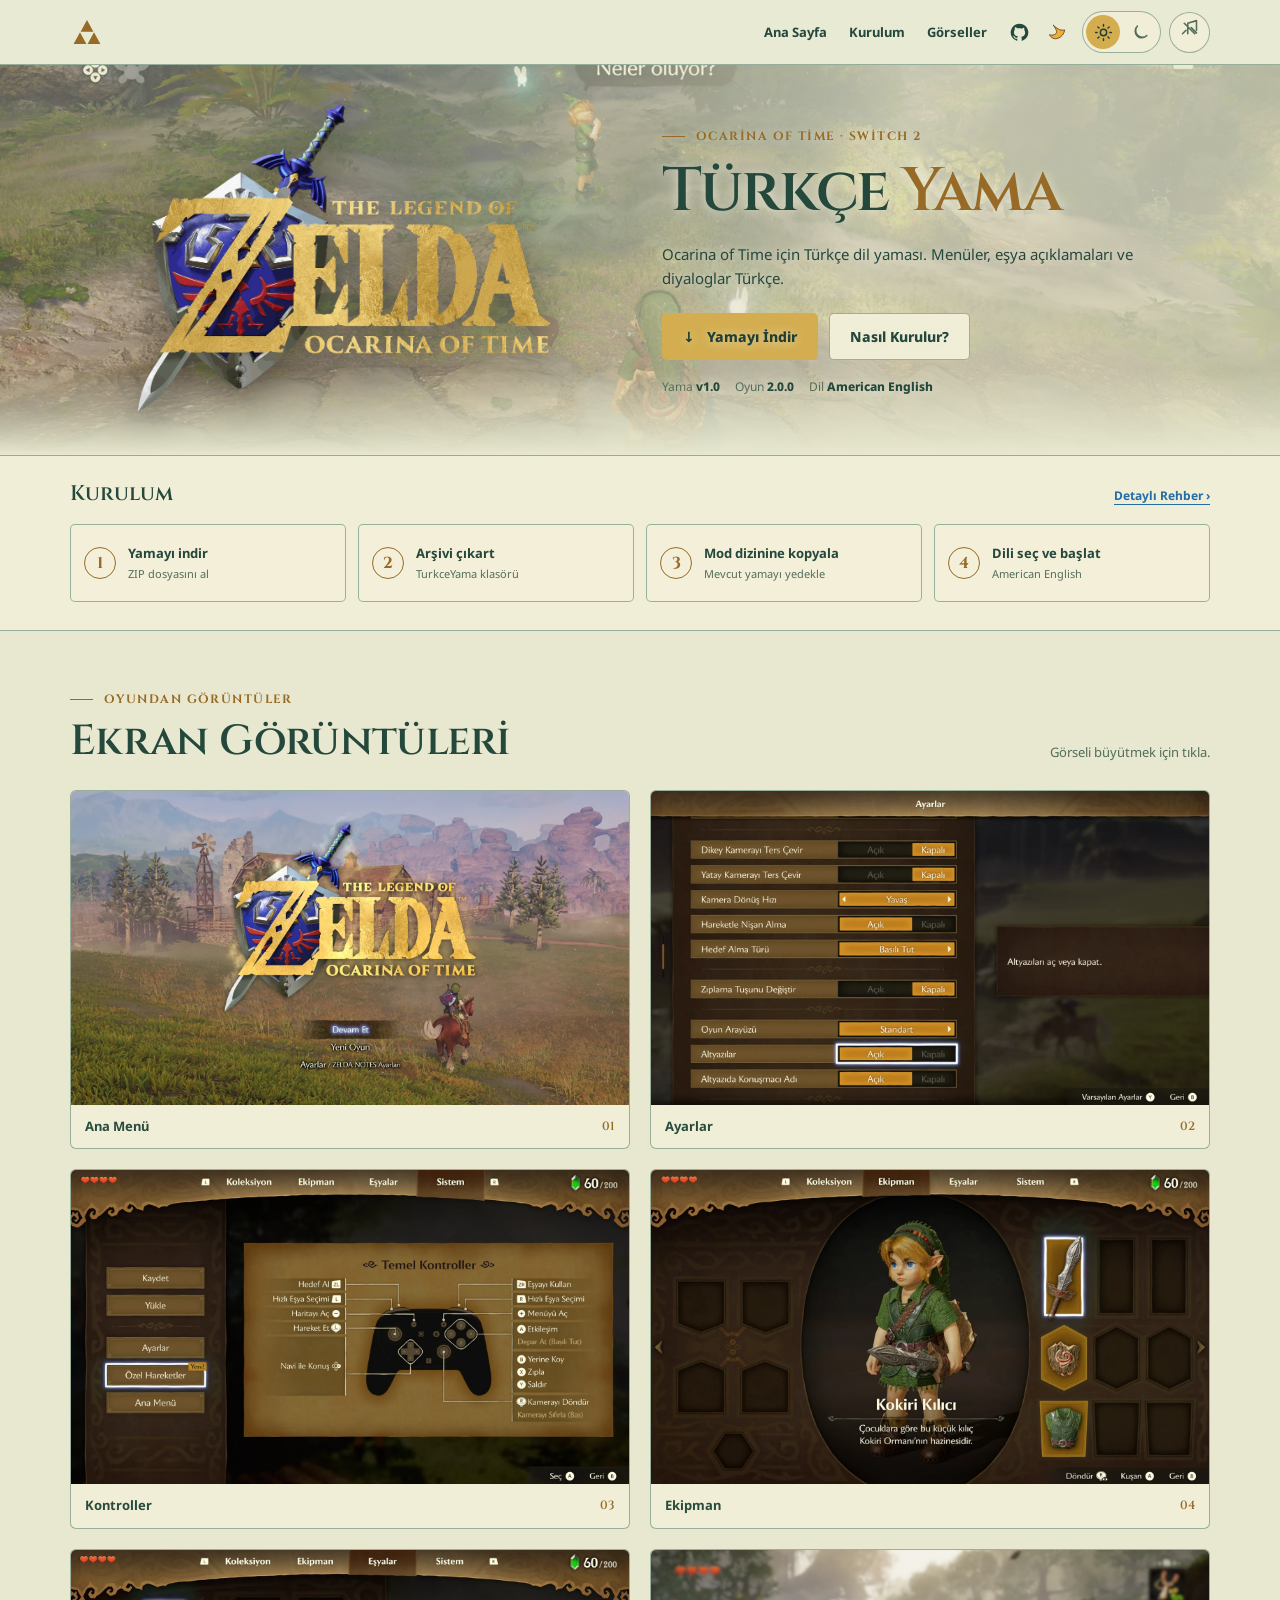
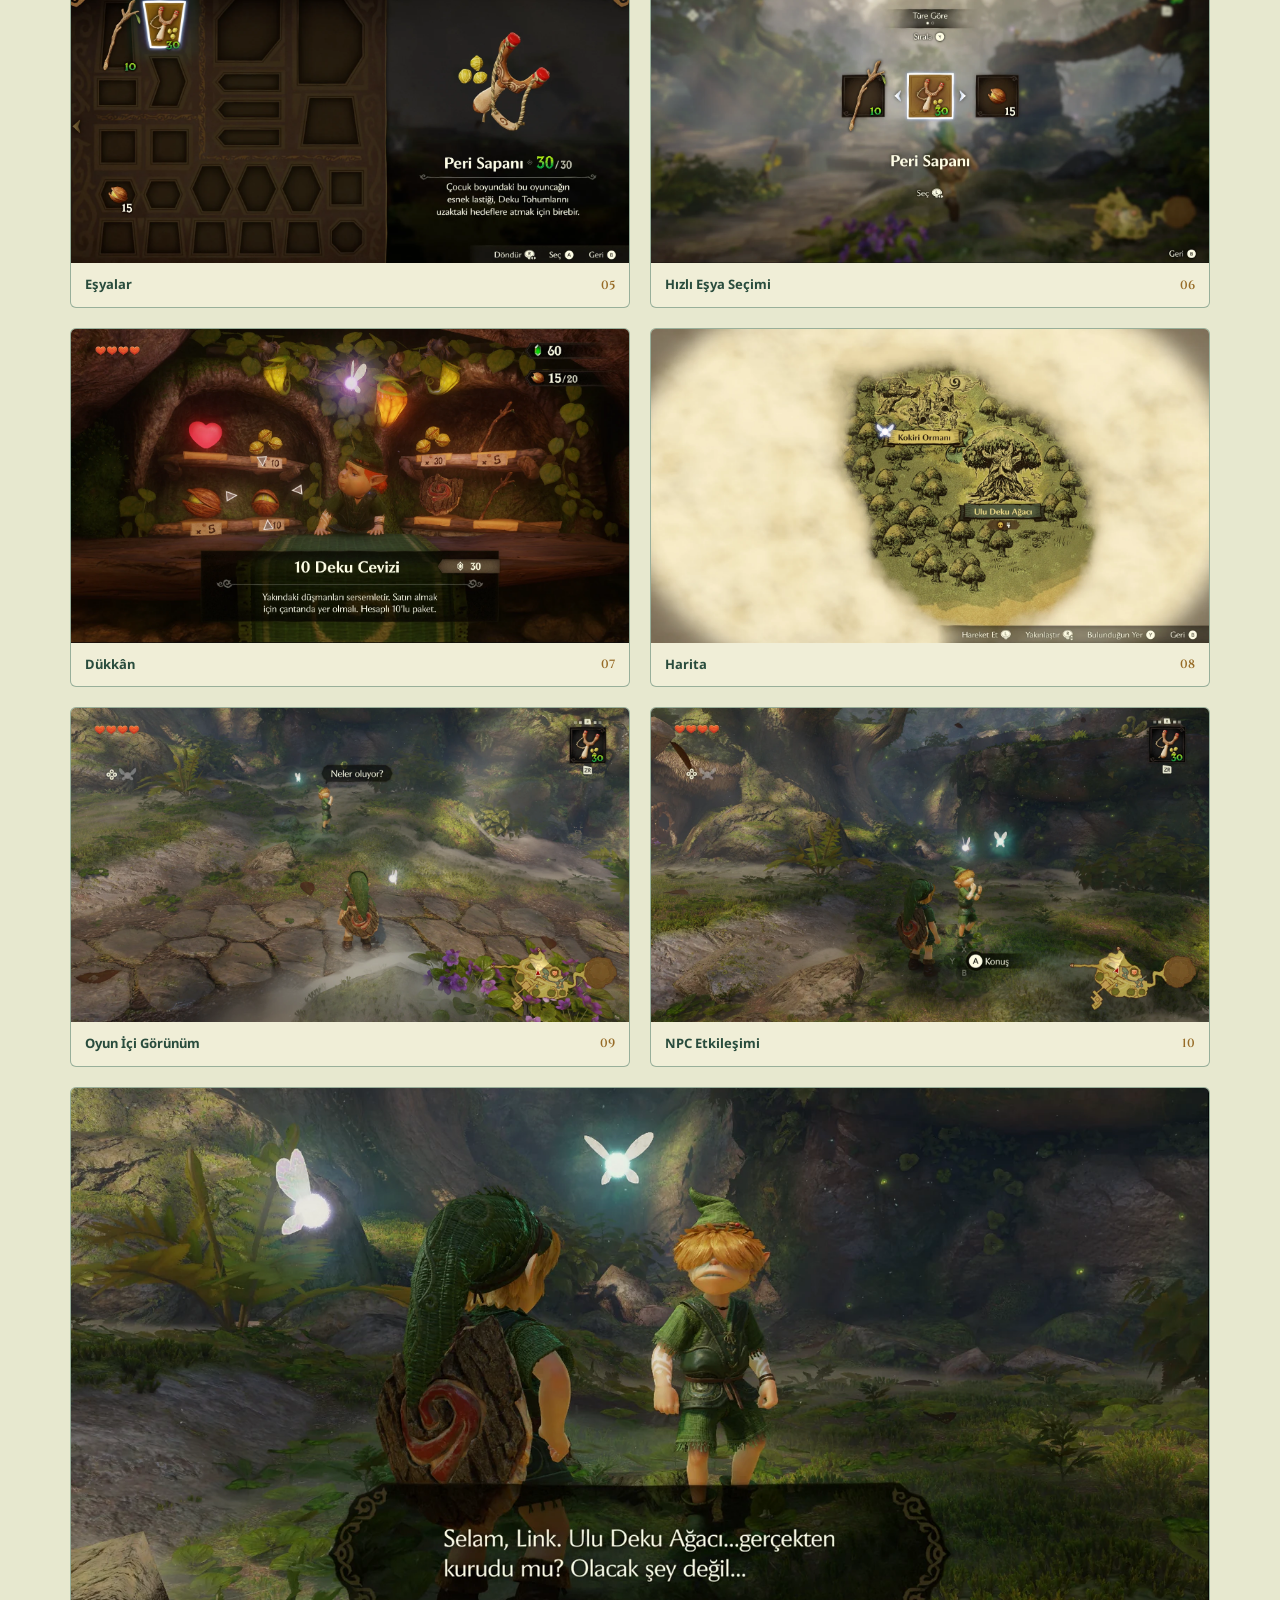
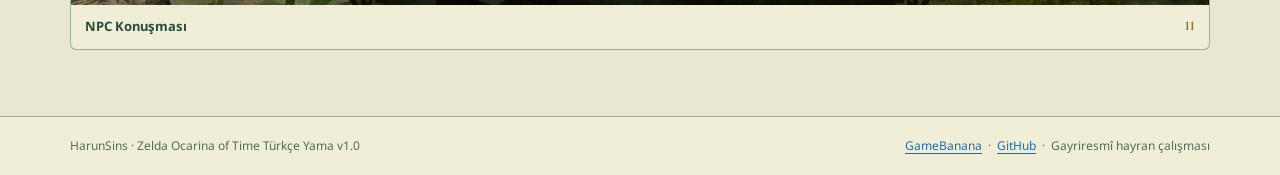
==== commit 19fb8ed2: "Sade müzik kontrolü, Detaylı Rehber, Zelda renkleri ve sosyal bağlantılar" ====
--- a/index.html
+++ b/index.html
@@ -17,14 +17,20 @@
       <span class="header-symbol" aria-hidden="true"><svg viewBox="0 0 48 45"><path d="M24 2 35 22H13Z M12 23 23 43H1Z M36 23 47 43H25Z"/></svg></span>
       <div class="header-actions"><div class="navlinks">
          <a href="./">Ana Sayfa</a><a href="kurulum.html" >Kurulum</a><a href="./#goruntuler">Görseller</a>
-      </div><div class="controls">
+      </div><div class="controls"><div class="social-links" aria-label="Proje bağlantıları">
+<a class="social-link" href="https://github.com/harunsins/zelda-oot-turkce-yama" target="_blank" rel="noopener noreferrer" title="GitHub" aria-label="GitHub sayfamız"><svg viewBox="0 0 24 24" aria-hidden="true"><path fill="currentColor" d="M12 .9a11.1 11.1 0 0 0-3.51 21.64c.56.1.76-.24.76-.54v-2.1c-3.1.67-3.76-1.32-3.76-1.32-.51-1.3-1.24-1.65-1.24-1.65-1.02-.7.08-.69.08-.69 1.13.08 1.73 1.16 1.73 1.16 1.01 1.72 2.64 1.23 3.29.94.1-.73.4-1.23.72-1.51-2.47-.28-5.07-1.23-5.07-5.48 0-1.21.43-2.2 1.15-2.97-.11-.28-.5-1.41.11-2.94 0 0 .94-.3 3.05 1.13A10.6 10.6 0 0 1 12 6.75c.94 0 1.89.13 2.78.37 2.11-1.43 3.04-1.13 3.04-1.13.61 1.53.23 2.66.12 2.94.71.77 1.14 1.76 1.14 2.97 0 4.26-2.6 5.2-5.08 5.47.4.35.76 1.04.76 2.1V22c0 .3.2.65.77.54A11.1 11.1 0 0 0 12 .9Z"/></svg></a>
+<a class="social-link" href="https://gamebanana.com/mods/740265" target="_blank" rel="noopener noreferrer" title="GameBanana" aria-label="GameBanana sayfamız"><svg viewBox="0 0 24 24" aria-hidden="true"><path fill="#efae38" d="M6.5 2.5C10.4 6.1 15 10.2 21 8.8c-.5 5-4 8.8-8.3 10.5C8.3 21 3.5 18.7 1.9 14.8 4.3 15.9 8 15.4 10 13.4c2-2 .6-5.1-3.5-10.9Z"/><path fill="none" stroke="#654a20" stroke-width="1.15" d="M6.5 2.5C10.4 6.1 15 10.2 21 8.8c-.5 5-4 8.8-8.3 10.5C8.3 21 3.5 18.7 1.9 14.8 4.3 15.9 8 15.4 10 13.4c2-2 .6-5.1-3.5-10.9Z"/></svg></a>
+</div>
       <div class="theme-switch" role="group" aria-label="Görünüm teması">
         <button type="button" data-theme-choice="light" aria-label="Açık tema" title="Açık tema" aria-pressed="false"><svg viewBox="0 0 24 24" aria-hidden="true"><circle cx="12" cy="12" r="4"/><path d="M12 2v2m0 16v2M4.93 4.93l1.42 1.42m11.3 11.3 1.42 1.42M2 12h2m16 0h2M4.93 19.07l1.42-1.42m11.3-11.3 1.42-1.42"/></svg></button>
         <button type="button" data-theme-choice="dark" aria-label="Koyu tema" title="Koyu tema" aria-pressed="true"><svg viewBox="0 0 24 24" aria-hidden="true"><path d="M20.1 15.9A8.5 8.5 0 0 1 8.1 3.9 8.5 8.5 0 1 0 20.1 15.9Z"/></svg></button>
-      </div><div class="music-widget"><button class="music-toggle" type="button" id="music-toggle" aria-label="Müziği aç" aria-pressed="false" title="Müziği aç"><span data-icon-on hidden><svg viewBox="0 0 24 24" aria-hidden="true"><path d="M9 18V5l12-2v13M9 9l12-3"/><ellipse cx="5.2" cy="18.7" rx="3.2" ry="2"/><ellipse cx="17.2" cy="16.2" rx="3.2" ry="2"/></svg></span><span data-icon-off><svg viewBox="0 0 24 24" aria-hidden="true"><path d="M10 18V6l10-3v11M6 6l12 12M4 18l4-4m6-3 6 6"/></svg></span></button>
-         <button class="music-volume-gear" type="button" id="volume-expand" aria-label="Ses seviyesini ayarla" title="Ses seviyesi">☷</button>
-         <div class="music-volume"><label for="music-volume">Müzik sesi <output id="music-volume-value">75%</output></label><input id="music-volume" type="range" min="0" max="100" value="75" step="1" aria-label="Müzik ses seviyesi"><small>İkona dokunarak müziği aç veya kapat.</small></div>
-      </div></div></div>
+      </div><div class="music-widget" id="music-widget">
+  <button class="music-toggle" type="button" id="music-toggle" aria-label="Müziği aç veya kapat" aria-pressed="false" title="Müziği aç veya kapat">
+    <span class="music-icon-set"><span data-icon-on hidden><svg viewBox="0 0 24 24" aria-hidden="true"><path d="M9 18V5l12-2v13M9 9l12-3"/><ellipse cx="5.2" cy="18.7" rx="3.2" ry="2"/><ellipse cx="17.2" cy="16.2" rx="3.2" ry="2"/></svg></span><span data-icon-off><svg viewBox="0 0 24 24" aria-hidden="true"><path d="M10 18V6l10-3v11M6 6l12 12M4 18l4-4m6-3 6 6"/></svg></span></span>
+    <output class="music-readout" id="music-readout" aria-hidden="true"></output>
+  </button>
+  <div class="music-volume"><input id="music-volume" type="range" min="0" max="100" value="75" step="1" aria-label="Müzik ses seviyesi"></div>
+</div></div></div>
     </nav></header>
 <audio id="page-music" src="assets/kokiri-ambience.mp3" preload="none" loop aria-label="Sitede arka plan müziği"></audio>
 <main>
@@ -35,7 +41,7 @@
 <div class="buttons"><a class="button" href="downloads/Zelda_OOT_Turkce_Yama_v1.0.zip" download>↓ &nbsp; Yamayı İndir</a><a class="button secondary" href="kurulum.html">Nasıl Kurulur?</a></div>
 <div class="metadata"><span>Yama <strong>v1.0</strong></span><span>Oyun <strong>2.0.0</strong></span><span>Dil <strong>American English</strong></span></div>
 </div></div></section>
-<section class="quickstart" id="kurulum"><div class="container"><div class="quickstart-top"><h2>Kurulum</h2><a href="kurulum.html">Animasyonlu rehber ›</a></div>
+<section class="quickstart" id="kurulum"><div class="container"><div class="quickstart-top"><h2>Kurulum</h2><a href="kurulum.html">Detaylı Rehber ›</a></div>
 <ol class="steps"><li><span class="number">1</span><span class="steptext">Yamayı indir<small>ZIP dosyasını al</small></span></li>
 <li><span class="number">2</span><span class="steptext">Arşivi çıkart<small>TurkceYama klasörü</small></span></li>
 <li><span class="number">3</span><span class="steptext">Mod dizinine kopyala<small>Mevcut yamayı yedekle</small></span></li>
--- a/assets/site.css
+++ b/assets/site.css
@@ -60,4 +60,84 @@
 @media(max-width:490px){.header-symbol{width:20px}.header-symbol svg{width:20px}.navlinks{gap:10px;font-size:11px}.navlinks a:last-child{display:none}.theme-switch button{width:30px;height:30px}.steps{grid-template-columns:1fr}.steps li{padding:12px 14px;min-height:66px}.steps .number{flex-basis:30px;width:30px;height:30px;min-width:30px}.quickstart-top a{font-size:11px}.hero-logo img{width:min(72vw,265px)}.button{min-width:130px}.music-volume-gear{display:block}.music-volume{right:-2px}}
 @media(prefers-reduced-motion:reduce){html{scroll-behavior:auto}body,.button,.shot img,.theme-switch button{transition:none}}
 
-@media(hover:none){.music-volume-gear{display:block}}+@media(hover:none){.music-volume-gear{display:block}}
+
+/* Zelda palette: Hyrule night greens and parchment daylight with royal-blue accents */
+:root{
+  --background:#0b1c20;--surface:#142923;--surface-alt:#1f3935;
+  --bar:#102324;--step:#19342b;--text:#f9f0d9;--muted:#bdceba;
+  --gold:#e2c46b;--accent:#eac87c;--button-text:#163224;
+  --border:#52746b99;--guide-work:#132b29;--caption:#f1e5c9;
+  --hero-veil:linear-gradient(90deg,#0c1e2096 0%,#0e2526a5 39%,#0b2424b5 68%,#092022b8 100%);
+  --hero-fade:#0b1c20;--royal-blue:#75b9dc;--kokiri-green:#a2d48a;
+}
+html[data-theme=light]{
+  --background:#e7e8cf;--surface:#f0eed7;--surface-alt:#d6e4d4;
+  --bar:#e8ead4;--step:#f4efd9;--text:#24483c;--muted:#526d5b;
+  --gold:#976b27;--accent:#d3ad4f;--button-text:#203e33;
+  --border:#6389769e;--guide-work:#d8e2d3;--caption:#294c3d;
+  --hero-veil:linear-gradient(90deg,#e7e6ca30 0%,#e5e6cf64 32%,#e9e8d2b8 68%,#e7e7ccbb 100%);
+  --hero-fade:#e7e8cf;--royal-blue:#246da6;--kokiri-green:#426c39;
+}
+.hero:before{filter:saturate(1.06) contrast(1.04)}
+html[data-theme=light] .hero:before{filter:saturate(1.14) contrast(1.03)}
+html[data-theme=light] .hero-copy{text-shadow:0 1px 12px #f3f1dfce}
+.hero h1{color:var(--text)}
+.navlinks a:hover,.navlinks a[aria-current=page]{color:var(--royal-blue)}
+.quickstart-top a,footer a{color:var(--royal-blue)}
+.button.secondary:hover{border-color:var(--royal-blue)}
+.shot:hover{border-color:var(--kokiri-green)}
+/* Compact external platform icons */
+.social-links{display:flex;align-items:center;gap:5px}
+.social-link{width:33px;height:33px;display:grid;place-items:center;border:1px solid transparent;border-radius:50%;color:var(--text);transition:color .2s,background .2s,border-color .2s}
+.social-link svg{width:19px;height:19px;display:block}
+.social-link:hover{background:var(--surface-alt);border-color:var(--border);color:var(--royal-blue)}
+/* Centered hover-only volume control. Text exists only as accessible labels. */
+.music-widget{isolation:isolate}
+.music-toggle{position:relative;overflow:hidden}
+.music-icon-set{display:grid;place-items:center;transition:opacity .28s ease,transform .28s ease}
+.music-readout{position:absolute;inset:0;display:grid;place-items:center;font:750 12px/1 "Noto Sans",sans-serif;color:var(--text);opacity:0;transform:scale(.84);pointer-events:none;transition:opacity .32s ease,transform .32s ease}
+.music-widget[data-adjusting="true"] .music-icon-set{opacity:0;transform:scale(.8)}
+.music-widget[data-adjusting="true"] .music-readout{opacity:1;transform:scale(1)}
+.music-volume{
+  left:50%;right:auto;top:calc(100% + 7px);
+  width:154px;padding:13px 14px 12px;
+  transform:translate(-50%,-7px);border-radius:11px;
+  box-shadow:0 14px 32px #0006;
+}
+.music-volume:before{content:"";position:absolute;top:-10px;left:0;right:0;width:100%;height:10px}
+.music-widget:hover .music-volume,
+.music-widget:focus-within .music-volume{transform:translate(-50%,0);pointer-events:auto;opacity:1}
+.music-volume input{
+  display:block;width:100%;height:19px;margin:0;
+  cursor:pointer;accent-color:var(--accent);
+  background:transparent;touch-action:none;
+}
+.music-volume input::-webkit-slider-runnable-track{height:5px;border-radius:99px;background:linear-gradient(to right,var(--accent) 0 var(--fill,75%),var(--border) var(--fill,75%) 100%)}
+.music-volume input::-webkit-slider-thumb{-webkit-appearance:none;appearance:none;margin-top:-5px;width:15px;height:15px;border-radius:50%;background:var(--accent);border:2px solid var(--bar);box-shadow:0 1px 4px #0006}
+.music-volume input{appearance:none;-webkit-appearance:none}
+.music-volume input::-moz-range-track{height:5px;border-radius:99px;background:var(--border)}
+.music-volume input::-moz-range-progress{height:5px;border-radius:99px;background:var(--accent)}
+.music-volume input::-moz-range-thumb{width:13px;height:13px;border:2px solid var(--bar);border-radius:50%;background:var(--accent)}
+@media(max-width:800px){
+ .header-actions{gap:10px}.controls{gap:6px}.navlinks{gap:12px}
+ .social-link{width:29px;height:29px}
+}
+@media(max-width:600px){
+ .container{width:min(100% - 24px,1140px)}
+ .header-actions{gap:7px}.controls{gap:4px}
+ .navlinks{gap:10px;font-size:11px}
+ .navlinks a:nth-child(3){display:none}
+ .social-links{gap:0}
+ .social-link{width:27px;height:27px}
+ .social-link svg{width:17px;height:17px}
+ .theme-switch{gap:0;padding:2px}
+ .theme-switch button{width:27px;height:29px}
+ .music-toggle{width:35px;height:35px}
+ .music-volume{left:auto;right:-4px;transform:translateY(-7px)}
+ .music-widget:hover .music-volume,.music-widget:focus-within .music-volume{transform:translateY(0)}
+}
+@media(max-width:390px){
+ .header-symbol{display:none}
+ .navlinks{gap:7px}
+}
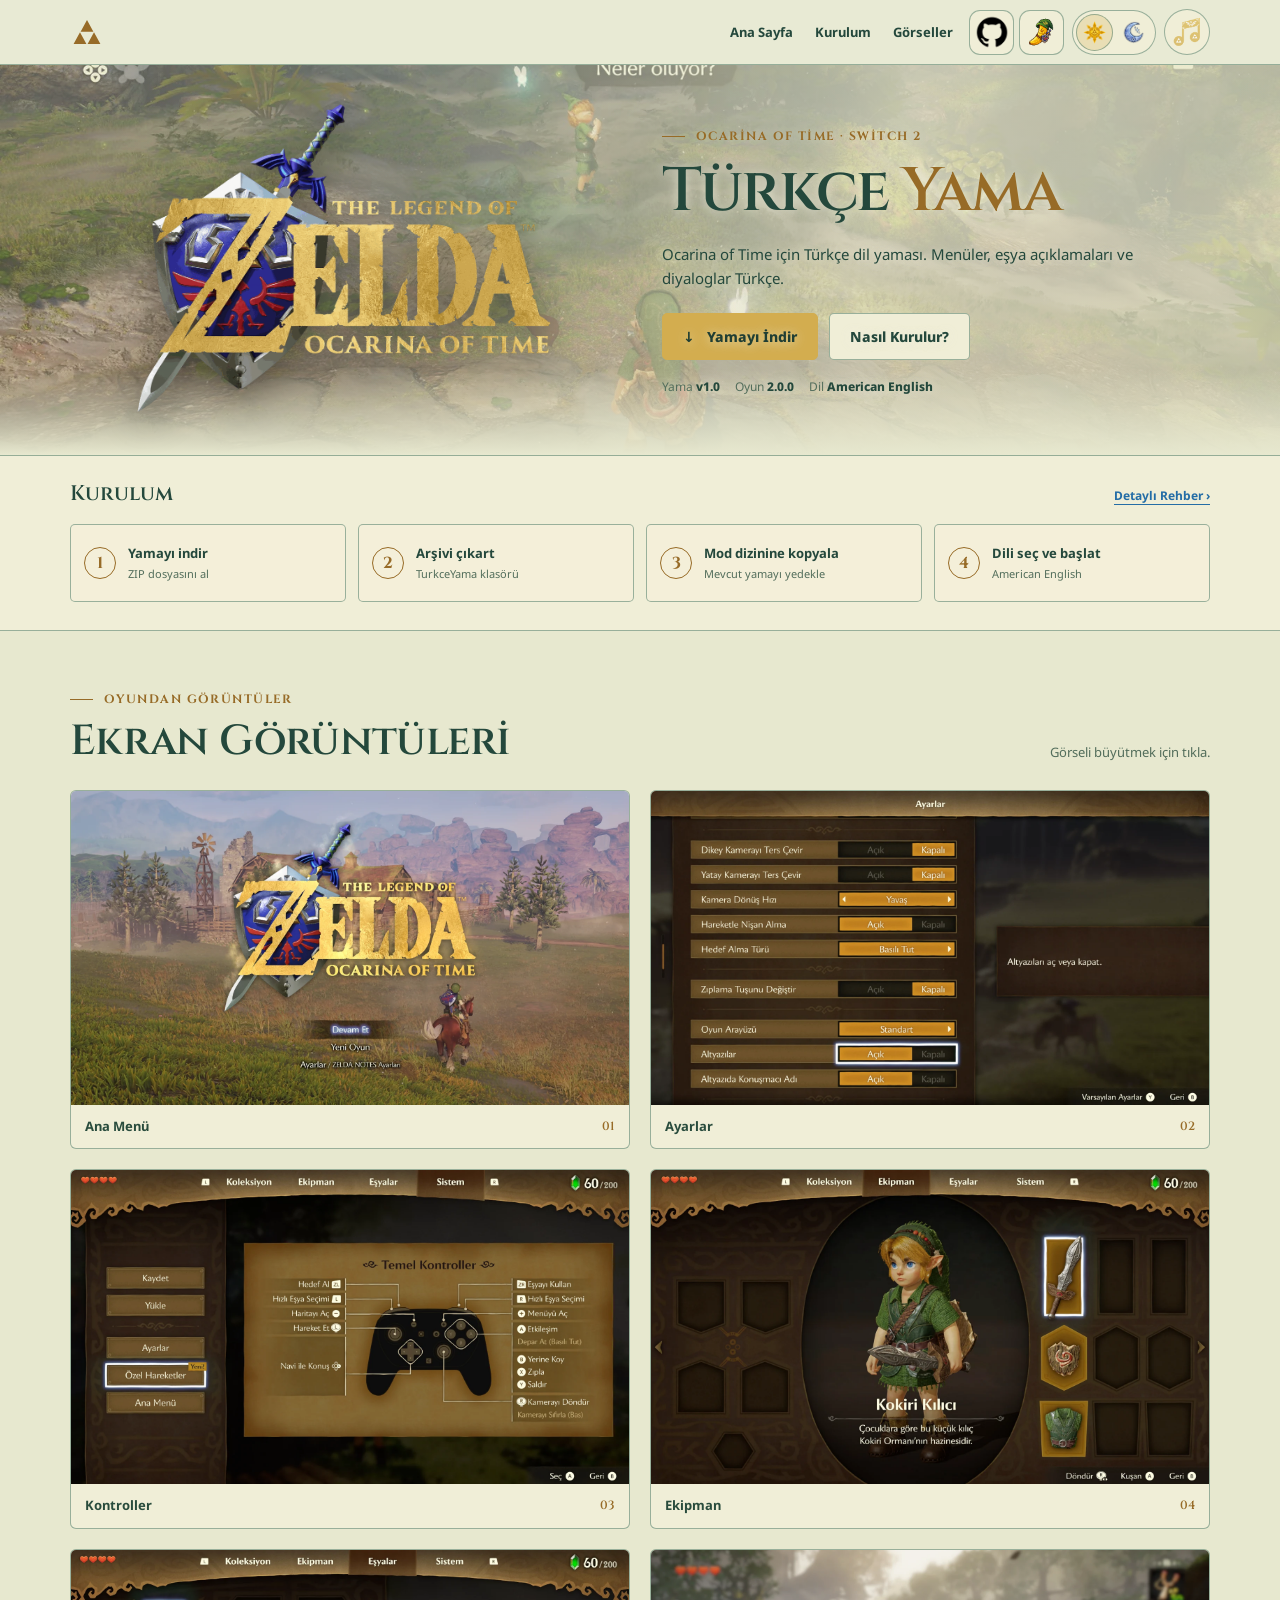
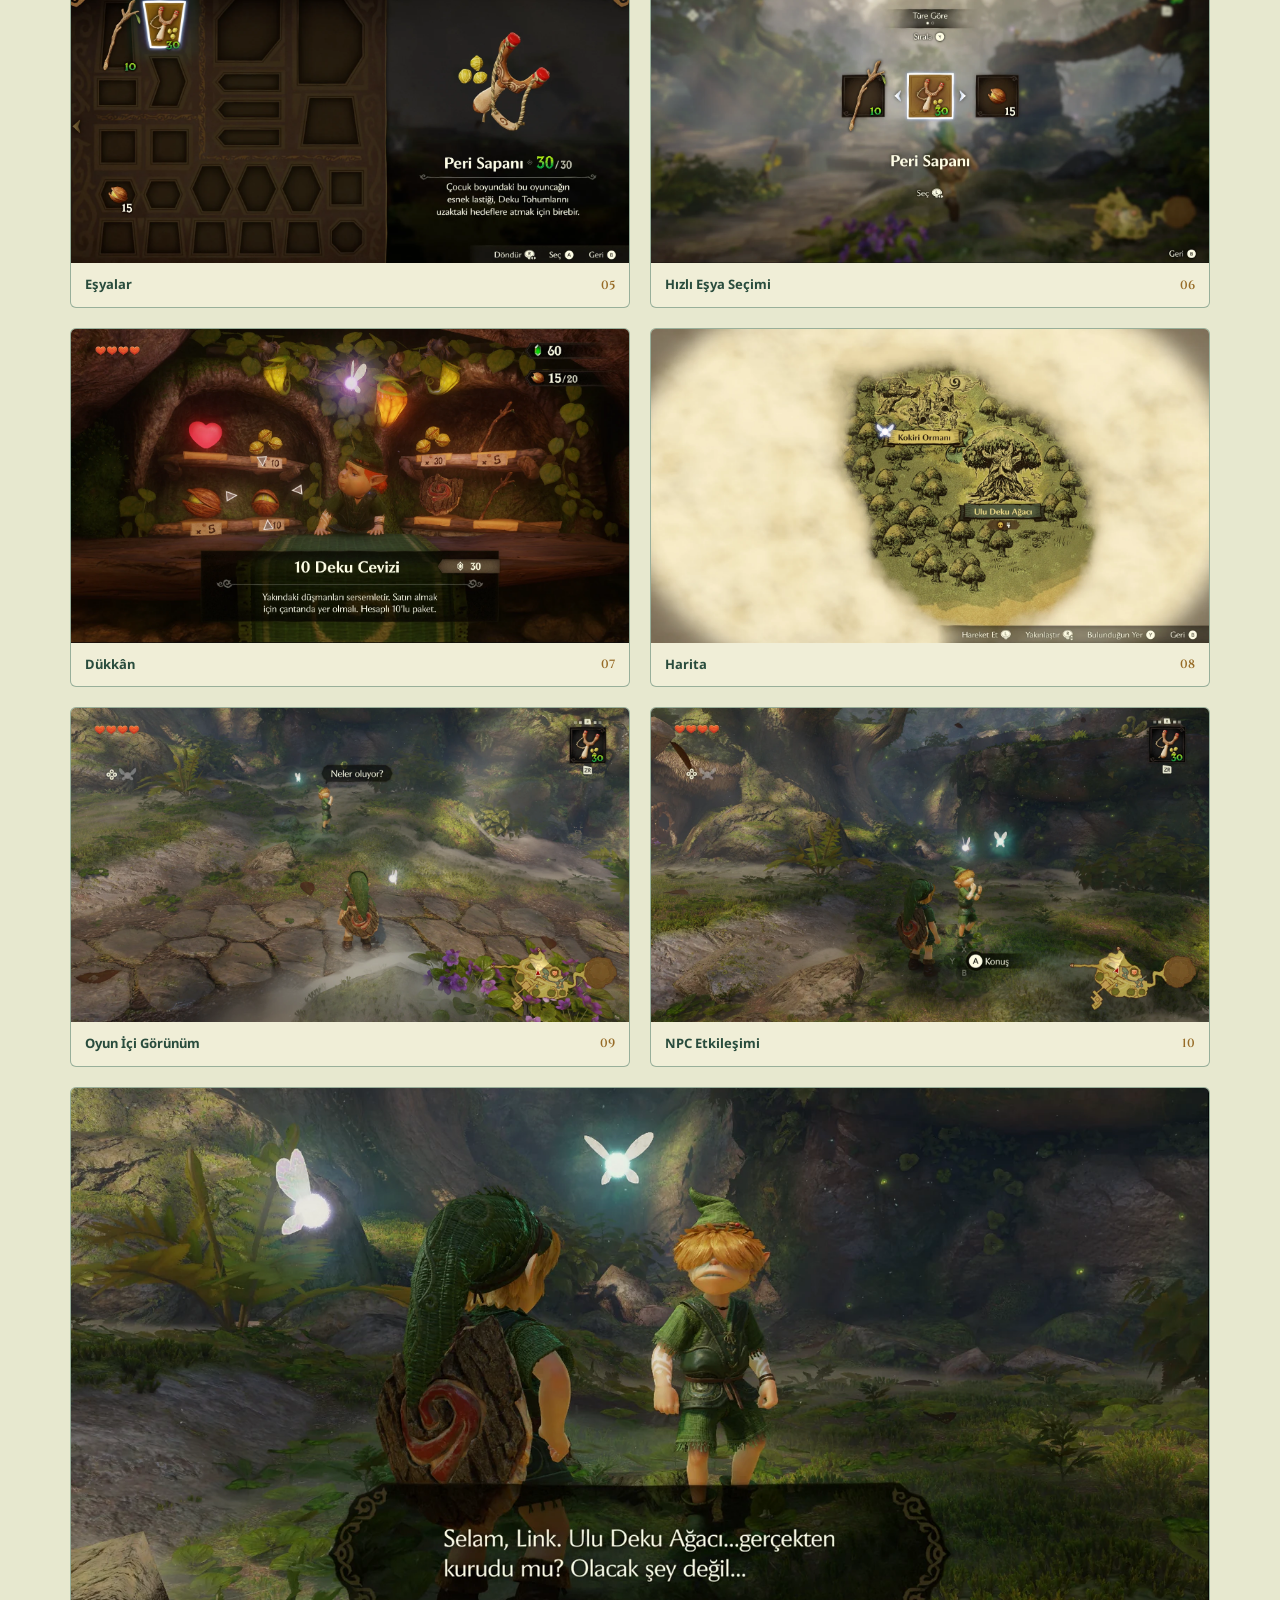
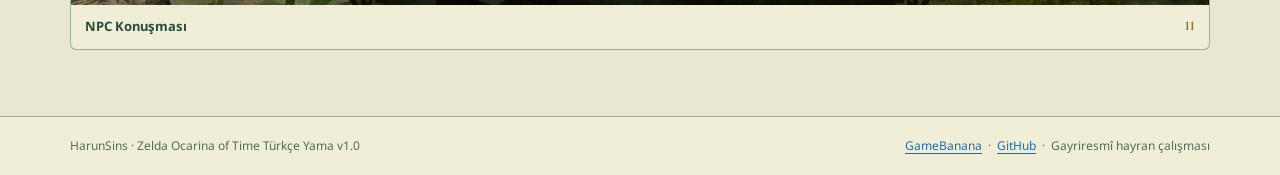
==== commit a054d75e: "Zelda PNG ikonlarını uygula, müzik denetimini düzelt ve sesi iyileştir" ====
--- a/index.html
+++ b/index.html
@@ -18,21 +18,18 @@
       <div class="header-actions"><div class="navlinks">
          <a href="./">Ana Sayfa</a><a href="kurulum.html" >Kurulum</a><a href="./#goruntuler">Görseller</a>
       </div><div class="controls"><div class="social-links" aria-label="Proje bağlantıları">
-<a class="social-link" href="https://github.com/harunsins/zelda-oot-turkce-yama" target="_blank" rel="noopener noreferrer" title="GitHub" aria-label="GitHub sayfamız"><svg viewBox="0 0 24 24" aria-hidden="true"><path fill="currentColor" d="M12 .9a11.1 11.1 0 0 0-3.51 21.64c.56.1.76-.24.76-.54v-2.1c-3.1.67-3.76-1.32-3.76-1.32-.51-1.3-1.24-1.65-1.24-1.65-1.02-.7.08-.69.08-.69 1.13.08 1.73 1.16 1.73 1.16 1.01 1.72 2.64 1.23 3.29.94.1-.73.4-1.23.72-1.51-2.47-.28-5.07-1.23-5.07-5.48 0-1.21.43-2.2 1.15-2.97-.11-.28-.5-1.41.11-2.94 0 0 .94-.3 3.05 1.13A10.6 10.6 0 0 1 12 6.75c.94 0 1.89.13 2.78.37 2.11-1.43 3.04-1.13 3.04-1.13.61 1.53.23 2.66.12 2.94.71.77 1.14 1.76 1.14 2.97 0 4.26-2.6 5.2-5.08 5.47.4.35.76 1.04.76 2.1V22c0 .3.2.65.77.54A11.1 11.1 0 0 0 12 .9Z"/></svg></a>
-<a class="social-link" href="https://gamebanana.com/mods/740265" target="_blank" rel="noopener noreferrer" title="GameBanana" aria-label="GameBanana sayfamız"><svg viewBox="0 0 24 24" aria-hidden="true"><path fill="#efae38" d="M6.5 2.5C10.4 6.1 15 10.2 21 8.8c-.5 5-4 8.8-8.3 10.5C8.3 21 3.5 18.7 1.9 14.8 4.3 15.9 8 15.4 10 13.4c2-2 .6-5.1-3.5-10.9Z"/><path fill="none" stroke="#654a20" stroke-width="1.15" d="M6.5 2.5C10.4 6.1 15 10.2 21 8.8c-.5 5-4 8.8-8.3 10.5C8.3 21 3.5 18.7 1.9 14.8 4.3 15.9 8 15.4 10 13.4c2-2 .6-5.1-3.5-10.9Z"/></svg></a>
+<a class="social-link" href="https://github.com/harunsins/zelda-oot-turkce-yama" target="_blank" rel="noopener noreferrer" title="GitHub" aria-label="GitHub sayfamız"><img class="platform-icon" src="assets/github-mark.png" alt="" width="48" height="48"></a>
+<a class="social-link" href="https://gamebanana.com/mods/740265" target="_blank" rel="noopener noreferrer" title="GameBanana" aria-label="GameBanana sayfamız"><img class="platform-icon" src="assets/gamebanana-mark.png" alt="" width="48" height="48"></a>
 </div>
       <div class="theme-switch" role="group" aria-label="Görünüm teması">
-        <button type="button" data-theme-choice="light" aria-label="Açık tema" title="Açık tema" aria-pressed="false"><svg viewBox="0 0 24 24" aria-hidden="true"><circle cx="12" cy="12" r="4"/><path d="M12 2v2m0 16v2M4.93 4.93l1.42 1.42m11.3 11.3 1.42 1.42M2 12h2m16 0h2M4.93 19.07l1.42-1.42m11.3-11.3 1.42-1.42"/></svg></button>
-        <button type="button" data-theme-choice="dark" aria-label="Koyu tema" title="Koyu tema" aria-pressed="true"><svg viewBox="0 0 24 24" aria-hidden="true"><path d="M20.1 15.9A8.5 8.5 0 0 1 8.1 3.9 8.5 8.5 0 1 0 20.1 15.9Z"/></svg></button>
+        <button type="button" data-theme-choice="light" aria-label="Açık tema" title="Açık tema" aria-pressed="false"><img class="theme-art" src="assets/day-sun.png" alt="" width="48" height="48"></button>
+        <button type="button" data-theme-choice="dark" aria-label="Koyu tema" title="Koyu tema" aria-pressed="true"><img class="theme-art" src="assets/night-moon.png" alt="" width="48" height="48"></button>
       </div><div class="music-widget" id="music-widget">
-  <button class="music-toggle" type="button" id="music-toggle" aria-label="Müziği aç veya kapat" aria-pressed="false" title="Müziği aç veya kapat">
-    <span class="music-icon-set"><span data-icon-on hidden><svg viewBox="0 0 24 24" aria-hidden="true"><path d="M9 18V5l12-2v13M9 9l12-3"/><ellipse cx="5.2" cy="18.7" rx="3.2" ry="2"/><ellipse cx="17.2" cy="16.2" rx="3.2" ry="2"/></svg></span><span data-icon-off><svg viewBox="0 0 24 24" aria-hidden="true"><path d="M10 18V6l10-3v11M6 6l12 12M4 18l4-4m6-3 6 6"/></svg></span></span>
-    <output class="music-readout" id="music-readout" aria-hidden="true"></output>
-  </button>
+  <button class="music-toggle" type="button" id="music-toggle" aria-label="Müziği aç" aria-pressed="false" title="Müziği aç"><span class="music-icon-set"><img class="music-note-art" src="assets/music-note.png" width="60" height="60" alt=""></span><output class="music-readout" id="music-readout" aria-hidden="true"></output></button>
   <div class="music-volume"><input id="music-volume" type="range" min="0" max="100" value="75" step="1" aria-label="Müzik ses seviyesi"></div>
 </div></div></div>
     </nav></header>
-<audio id="page-music" src="assets/kokiri-ambience.mp3" preload="none" loop aria-label="Sitede arka plan müziği"></audio>
+<audio id="page-music" src="assets/kokiri-ambience.mp3" preload="metadata" playsinline loop aria-label="Sitede arka plan müziği"></audio>
 <main>
 <section class="hero" id="baslangic"><div class="container">
 <div class="hero-logo"><img src="assets/zelda-ocarina-of-time-logo.png" alt="The Legend of Zelda Ocarina of Time logosu" width="1000" height="739" fetchpriority="high"></div>
--- a/assets/site.css
+++ b/assets/site.css
@@ -141,3 +141,26 @@
  .header-symbol{display:none}
  .navlinks{gap:7px}
 }
+
+
+/* Larger user-supplied Zelda icon set */
+.social-links{gap:5px;align-items:center;flex:none}
+.social-link{width:45px;height:45px;flex:0 0 45px;border:1px solid var(--border);border-radius:11px;background:var(--surface);display:grid;place-items:center;overflow:hidden;padding:4px;transition:background .2s,border-color .2s,transform .2s}
+.social-link:hover{background:var(--surface-alt);border-color:var(--gold);transform:translateY(-1px)}
+.social-link .platform-icon{display:block;width:34px;height:34px;max-width:100%;max-height:100%;object-fit:contain}
+.social-link[aria-label="GitHub sayfamız"] .platform-icon{filter:invert(1)}
+html[data-theme="light"] .social-link[aria-label="GitHub sayfamız"] .platform-icon{filter:none}
+.theme-switch{gap:2px}
+.theme-switch button{width:37px;height:37px;overflow:hidden}
+.theme-switch .theme-art{width:29px;height:29px;max-width:100%;max-height:100%;object-fit:contain;pointer-events:none}
+.theme-switch button[aria-pressed="true"]{background:color-mix(in srgb,var(--accent) 25%,var(--surface));box-shadow:inset 0 0 0 1px var(--border)}
+.music-toggle{width:46px;height:46px;overflow:hidden}
+.music-note-art{display:block;width:34px;height:34px;max-width:100%;max-height:100%;object-fit:contain;pointer-events:none}
+.music-toggle[aria-pressed="false"] .music-note-art{opacity:.65;filter:saturate(.75) grayscale(.12)}
+.music-toggle[aria-pressed="true"] .music-note-art{opacity:1;filter:none}
+.music-widget[data-adjusting="true"] .music-icon-set{opacity:0}
+.music-widget[data-adjusting="true"] .music-readout{opacity:1}
+.music-readout{font-size:12px}
+@media(max-width:900px){.header-actions{gap:10px}.controls{gap:7px}.social-link{width:39px;height:39px;flex-basis:39px}.social-link .platform-icon{width:31px;height:31px}}
+@media(max-width:680px){.navlinks{gap:11px}.social-links{gap:2px}.social-link{width:35px;height:35px;flex-basis:35px;padding:2px}.social-link .platform-icon{width:28px;height:28px}.theme-switch button{width:31px;height:31px}.theme-switch .theme-art{width:26px;height:26px}.music-toggle{width:38px;height:38px}.music-note-art{width:29px;height:29px}}
+@media(max-width:480px){.header-actions{gap:5px}.controls{gap:4px}.social-links{gap:1px}.social-link{width:32px;height:32px;flex-basis:32px}.social-link .platform-icon{width:26px;height:26px}}
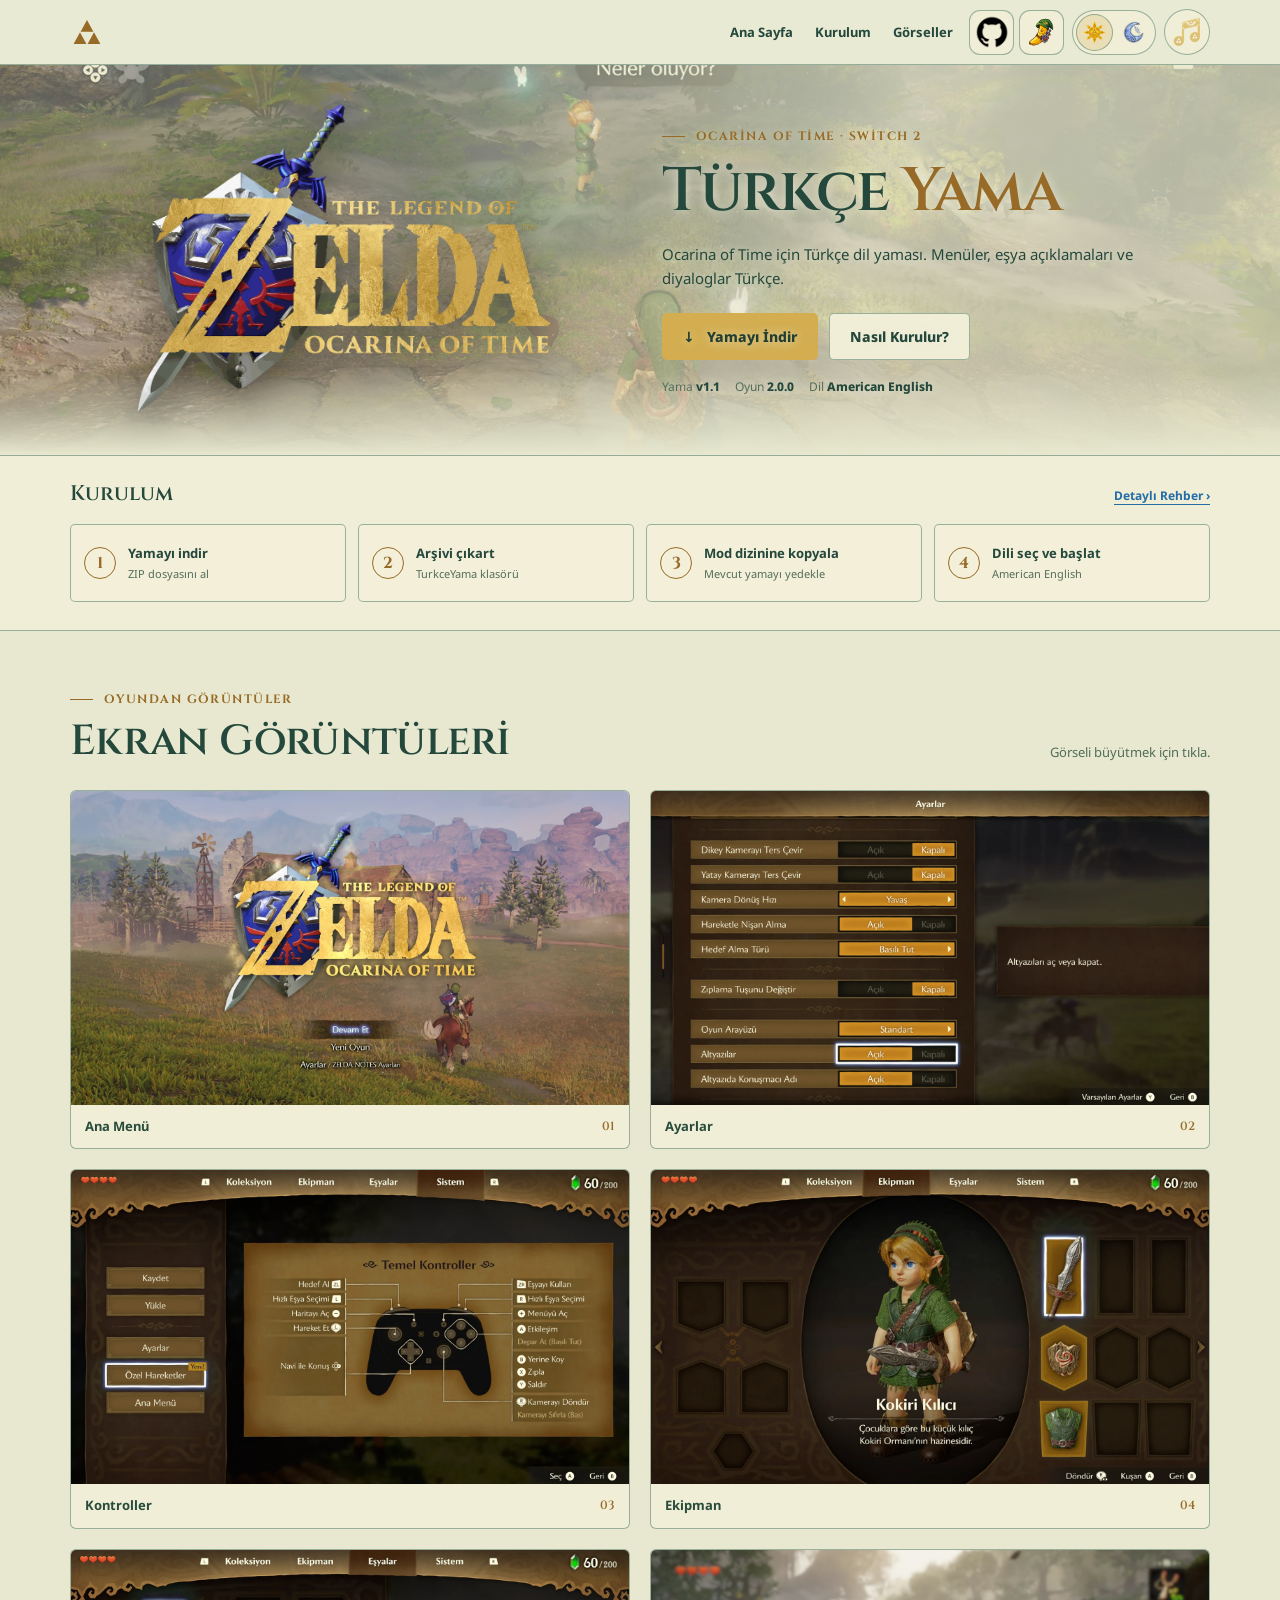
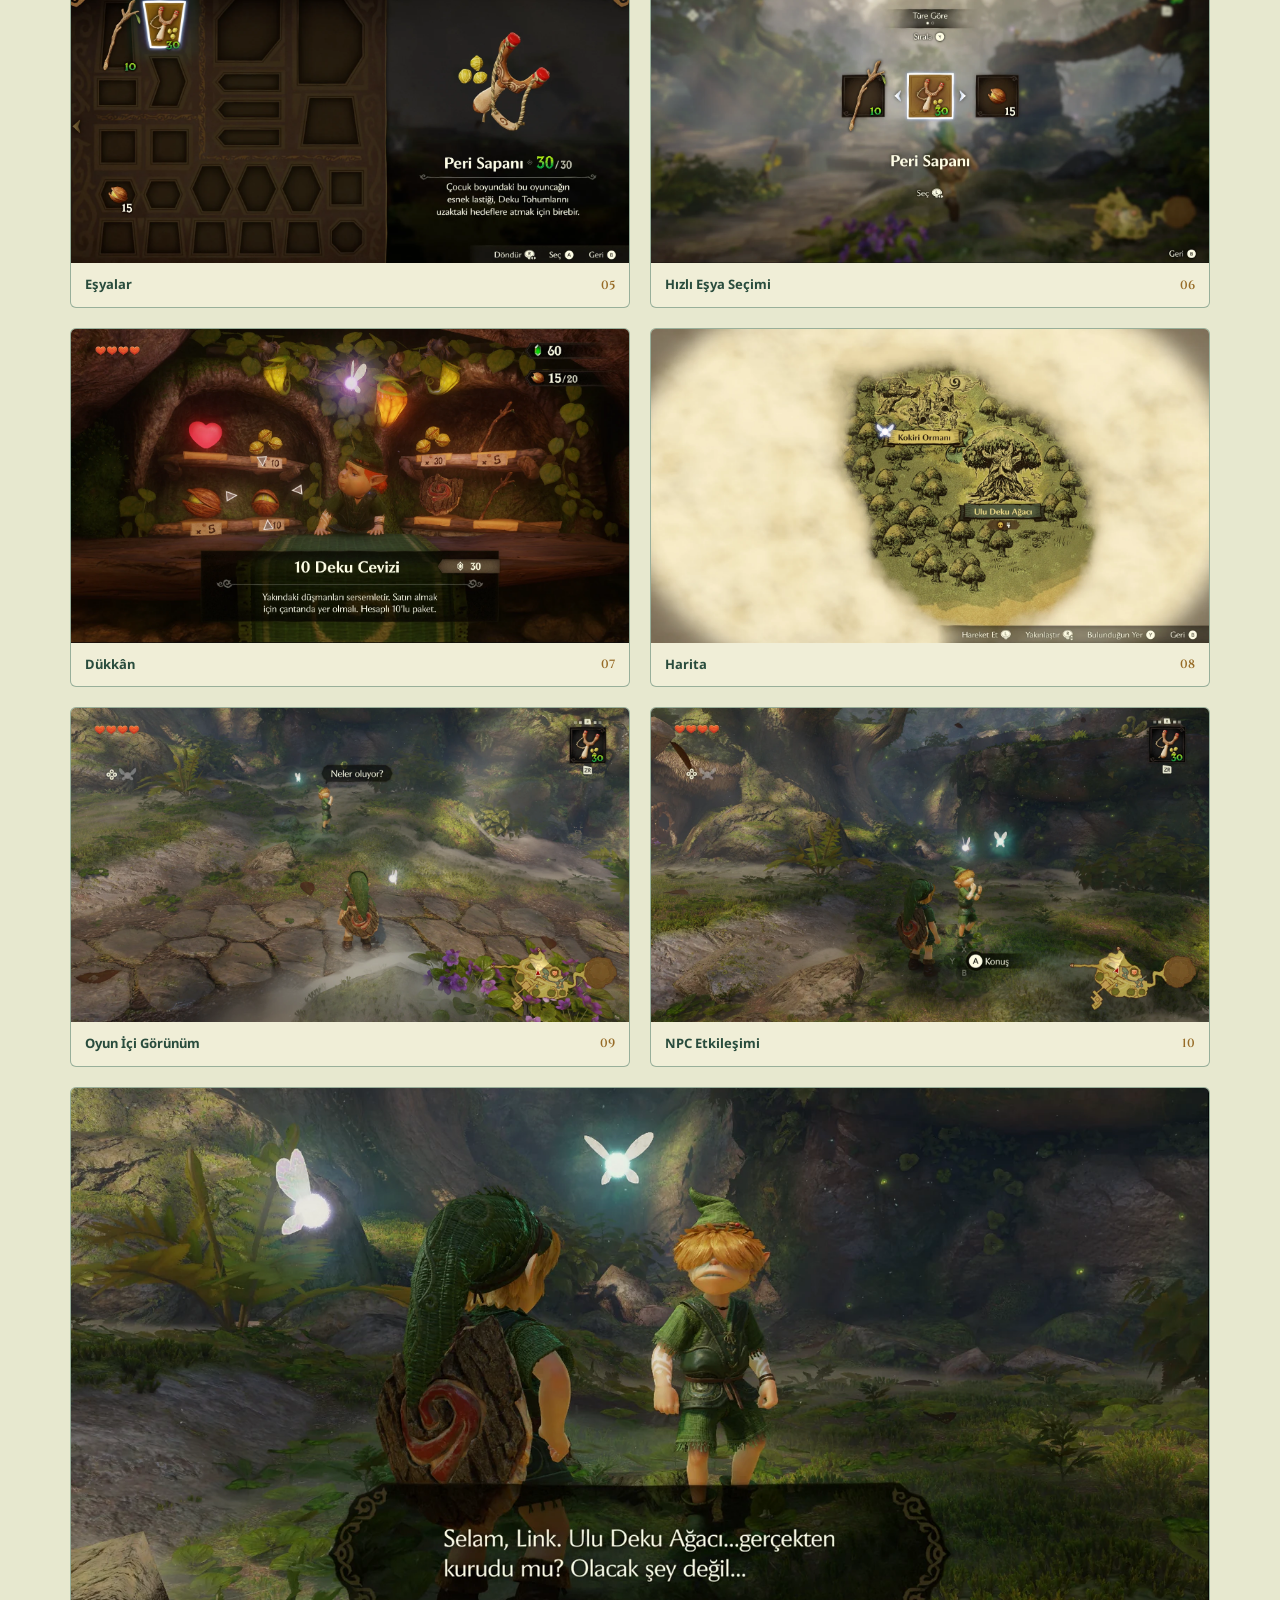
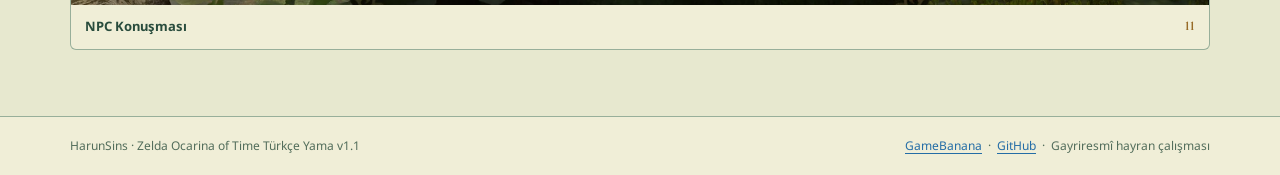
==== commit 2741d7e2: "Publish updated Zelda Turkish patch v1.1" ====
--- a/index.html
+++ b/index.html
@@ -1,18 +1,18 @@
 <!doctype html><html lang="tr"><head>
   <meta charset="utf-8"><meta name="viewport" content="width=device-width,initial-scale=1">
   <meta name="theme-color" content="#101b15"><meta name="robots" content="index,follow,max-image-preview:large">
-  <title>Zelda Ocarina of Time Türkçe Yama v1.0 | İndir ve Kurulum</title><meta name="description" content="The Legend of Zelda: Ocarina of Time (Switch 2) Türkçe yama v1.0. Ücretsiz indirme, animasyonlu kurulum rehberi ve Türkçe oyun görüntüleri.">
+  <title>Zelda Ocarina of Time Türkçe Yama v1.1 | İndir ve Kurulum</title><meta name="description" content="The Legend of Zelda: Ocarina of Time (Switch 2) Türkçe yama v1.1. Ücretsiz indirme, animasyonlu kurulum rehberi ve Türkçe oyun görüntüleri.">
   <link rel="canonical" href="https://harunsins.github.io/zelda-oot-turkce-yama/">
   <link rel="icon" type="image/svg+xml" href="favicon.svg">
   <meta property="og:type" content="website"><meta property="og:locale" content="tr_TR"><meta property="og:site_name" content="Zelda Ocarina of Time Türkçe Yama">
-  <meta property="og:url" content="https://harunsins.github.io/zelda-oot-turkce-yama/"><meta property="og:title" content="Zelda Ocarina of Time Türkçe Yama v1.0 | İndir ve Kurulum"><meta property="og:description" content="The Legend of Zelda: Ocarina of Time (Switch 2) Türkçe yama v1.0. Ücretsiz indirme, animasyonlu kurulum rehberi ve Türkçe oyun görüntüleri.">
+  <meta property="og:url" content="https://harunsins.github.io/zelda-oot-turkce-yama/"><meta property="og:title" content="Zelda Ocarina of Time Türkçe Yama v1.1 | İndir ve Kurulum"><meta property="og:description" content="The Legend of Zelda: Ocarina of Time (Switch 2) Türkçe yama v1.1. Ücretsiz indirme, animasyonlu kurulum rehberi ve Türkçe oyun görüntüleri.">
   <meta property="og:image" content="https://harunsins.github.io/zelda-oot-turkce-yama/assets/01-ana-menu.webp"><meta property="og:image:alt" content="Ocarina of Time Türkçe yama ana menü">
-  <meta name="twitter:card" content="summary_large_image"><meta name="twitter:title" content="Zelda Ocarina of Time Türkçe Yama v1.0 | İndir ve Kurulum"><meta name="twitter:image" content="https://harunsins.github.io/zelda-oot-turkce-yama/assets/01-ana-menu.webp">
+  <meta name="twitter:card" content="summary_large_image"><meta name="twitter:title" content="Zelda Ocarina of Time Türkçe Yama v1.1 | İndir ve Kurulum"><meta name="twitter:image" content="https://harunsins.github.io/zelda-oot-turkce-yama/assets/01-ana-menu.webp">
   <link rel="preconnect" href="https://fonts.googleapis.com"><link rel="preconnect" href="https://fonts.gstatic.com" crossorigin>
-  <link href="assets/site.css" rel="stylesheet">
+  <link href="assets/site.css?v=20261114-icons" rel="stylesheet">
   <script>try{const t=localStorage.getItem('zelda-oot-theme');if(t==='light'||t==='dark')document.documentElement.dataset.theme=t;else if(matchMedia('(prefers-color-scheme: light)').matches)document.documentElement.dataset.theme='light';}catch(_e){}</script>
-  <script type="application/ld+json">{"@context":"https://schema.org","@type":"WebPage","@id":"https://harunsins.github.io/zelda-oot-turkce-yama/","url":"https://harunsins.github.io/zelda-oot-turkce-yama/","inLanguage":"tr-TR","name":"Zelda Ocarina of Time Türkçe Yama v1.0 | İndir ve Kurulum","description":"The Legend of Zelda: Ocarina of Time (Switch 2) Türkçe yama v1.0. Ücretsiz indirme, animasyonlu kurulum rehberi ve Türkçe oyun görüntüleri.","isPartOf":{"@type":"WebSite","name":"Zelda Ocarina of Time Türkçe Yama","url":"https://harunsins.github.io/zelda-oot-turkce-yama/"},"about":{"@type":"VideoGame","name":"The Legend of Zelda: Ocarina of Time"},"sameAs":["https://github.com/harunsins/zelda-oot-turkce-yama","https://gamebanana.com/mods/740265"]}</script>
-  <script src="assets/site.js" defer></script>
+  <script type="application/ld+json">{"@context":"https://schema.org","@type":"WebPage","@id":"https://harunsins.github.io/zelda-oot-turkce-yama/","url":"https://harunsins.github.io/zelda-oot-turkce-yama/","inLanguage":"tr-TR","name":"Zelda Ocarina of Time Türkçe Yama v1.1 | İndir ve Kurulum","description":"The Legend of Zelda: Ocarina of Time (Switch 2) Türkçe yama v1.1. Ücretsiz indirme, animasyonlu kurulum rehberi ve Türkçe oyun görüntüleri.","isPartOf":{"@type":"WebSite","name":"Zelda Ocarina of Time Türkçe Yama","url":"https://harunsins.github.io/zelda-oot-turkce-yama/"},"about":{"@type":"VideoGame","name":"The Legend of Zelda: Ocarina of Time"},"sameAs":["https://github.com/harunsins/zelda-oot-turkce-yama","https://gamebanana.com/mods/740265"]}</script>
+  <script src="assets/site.js?v=20261114-audio" defer></script>
 </head><body><header class="topbar"><nav class="container" aria-label="Ana gezinme">
       <span class="header-symbol" aria-hidden="true"><svg viewBox="0 0 48 45"><path d="M24 2 35 22H13Z M12 23 23 43H1Z M36 23 47 43H25Z"/></svg></span>
       <div class="header-actions"><div class="navlinks">
@@ -29,14 +29,14 @@
   <div class="music-volume"><input id="music-volume" type="range" min="0" max="100" value="75" step="1" aria-label="Müzik ses seviyesi"></div>
 </div></div></div>
     </nav></header>
-<audio id="page-music" src="assets/kokiri-ambience.mp3" preload="metadata" playsinline loop aria-label="Sitede arka plan müziği"></audio>
+<audio id="page-music" src="assets/kokiri-ambience.mp3?v=20261114-audio" preload="metadata" playsinline loop aria-label="Sitede arka plan müziği"></audio>
 <main>
 <section class="hero" id="baslangic"><div class="container">
 <div class="hero-logo"><img src="assets/zelda-ocarina-of-time-logo.png" alt="The Legend of Zelda Ocarina of Time logosu" width="1000" height="739" fetchpriority="high"></div>
 <div class="hero-copy"><span class="eyebrow">Ocarina of Time · Switch 2</span><h1>Türkçe <span>Yama</span></h1>
 <p>Ocarina of Time için Türkçe dil yaması. Menüler, eşya açıklamaları ve diyaloglar Türkçe.</p>
-<div class="buttons"><a class="button" href="downloads/Zelda_OOT_Turkce_Yama_v1.0.zip" download>↓ &nbsp; Yamayı İndir</a><a class="button secondary" href="kurulum.html">Nasıl Kurulur?</a></div>
-<div class="metadata"><span>Yama <strong>v1.0</strong></span><span>Oyun <strong>2.0.0</strong></span><span>Dil <strong>American English</strong></span></div>
+<div class="buttons"><a class="button" href="downloads/Zelda_OOT_Turkce_Yama_v1.1.zip" download>↓ &nbsp; Yamayı İndir</a><a class="button secondary" href="kurulum.html">Nasıl Kurulur?</a></div>
+<div class="metadata"><span>Yama <strong>v1.1</strong></span><span>Oyun <strong>2.0.0</strong></span><span>Dil <strong>American English</strong></span></div>
 </div></div></section>
 <section class="quickstart" id="kurulum"><div class="container"><div class="quickstart-top"><h2>Kurulum</h2><a href="kurulum.html">Detaylı Rehber ›</a></div>
 <ol class="steps"><li><span class="number">1</span><span class="steptext">Yamayı indir<small>ZIP dosyasını al</small></span></li>
@@ -55,6 +55,6 @@
 <figure class="shot"><a href="assets/09-oyun-ici.webp" data-shot data-caption="Oyun İçi Görünüm"><img src="assets/09-oyun-ici.webp" alt="Türkçe oyun içi arayüz" loading="lazy" width="1600" height="900"></a><figcaption><span>Oyun İçi Görünüm</span><span class="index">09</span></figcaption></figure>
 <figure class="shot"><a href="assets/10-npc-etkilesimi.webp" data-shot data-caption="NPC Etkileşimi"><img src="assets/10-npc-etkilesimi.webp" alt="NPC ile Türkçe konuşma seçeneği" loading="lazy" width="1600" height="900"></a><figcaption><span>NPC Etkileşimi</span><span class="index">10</span></figcaption></figure>
 <figure class="shot"><a href="assets/11-npc-konusmasi.webp" data-shot data-caption="NPC Konuşması"><img src="assets/11-npc-konusmasi.webp" alt="Türkçe NPC diyalogları" loading="lazy" width="1600" height="900"></a><figcaption><span>NPC Konuşması</span><span class="index">11</span></figcaption></figure></div></div></section>
-</main><footer><div class="container"><span>HarunSins · Zelda Ocarina of Time Türkçe Yama v1.0</span><span><a href="https://gamebanana.com/mods/740265" rel="noopener noreferrer" target="_blank">GameBanana</a> &nbsp;·&nbsp; <a href="https://github.com/harunsins/zelda-oot-turkce-yama" target="_blank" rel="noopener noreferrer">GitHub</a> &nbsp;·&nbsp; Gayriresmî hayran çalışması</span></div></footer>
+</main><footer><div class="container"><span>HarunSins · Zelda Ocarina of Time Türkçe Yama v1.1</span><span><a href="https://gamebanana.com/mods/740265" rel="noopener noreferrer" target="_blank">GameBanana</a> &nbsp;·&nbsp; <a href="https://github.com/harunsins/zelda-oot-turkce-yama" target="_blank" rel="noopener noreferrer">GitHub</a> &nbsp;·&nbsp; Gayriresmî hayran çalışması</span></div></footer>
 <dialog id="lightbox" aria-label="Ekran görüntüsü önizlemesi"><img id="lightbox-img" alt="" width="1600" height="900"><div class="lightbox-controls"><span id="lightbox-caption"></span><div><button type="button" id="prev-shot" aria-label="Önceki görsel">‹</button> <button type="button" id="next-shot" aria-label="Sonraki görsel">›</button> <button type="button" id="close-shot" aria-label="Kapat">Kapat</button></div></div></dialog>
 </body></html>
